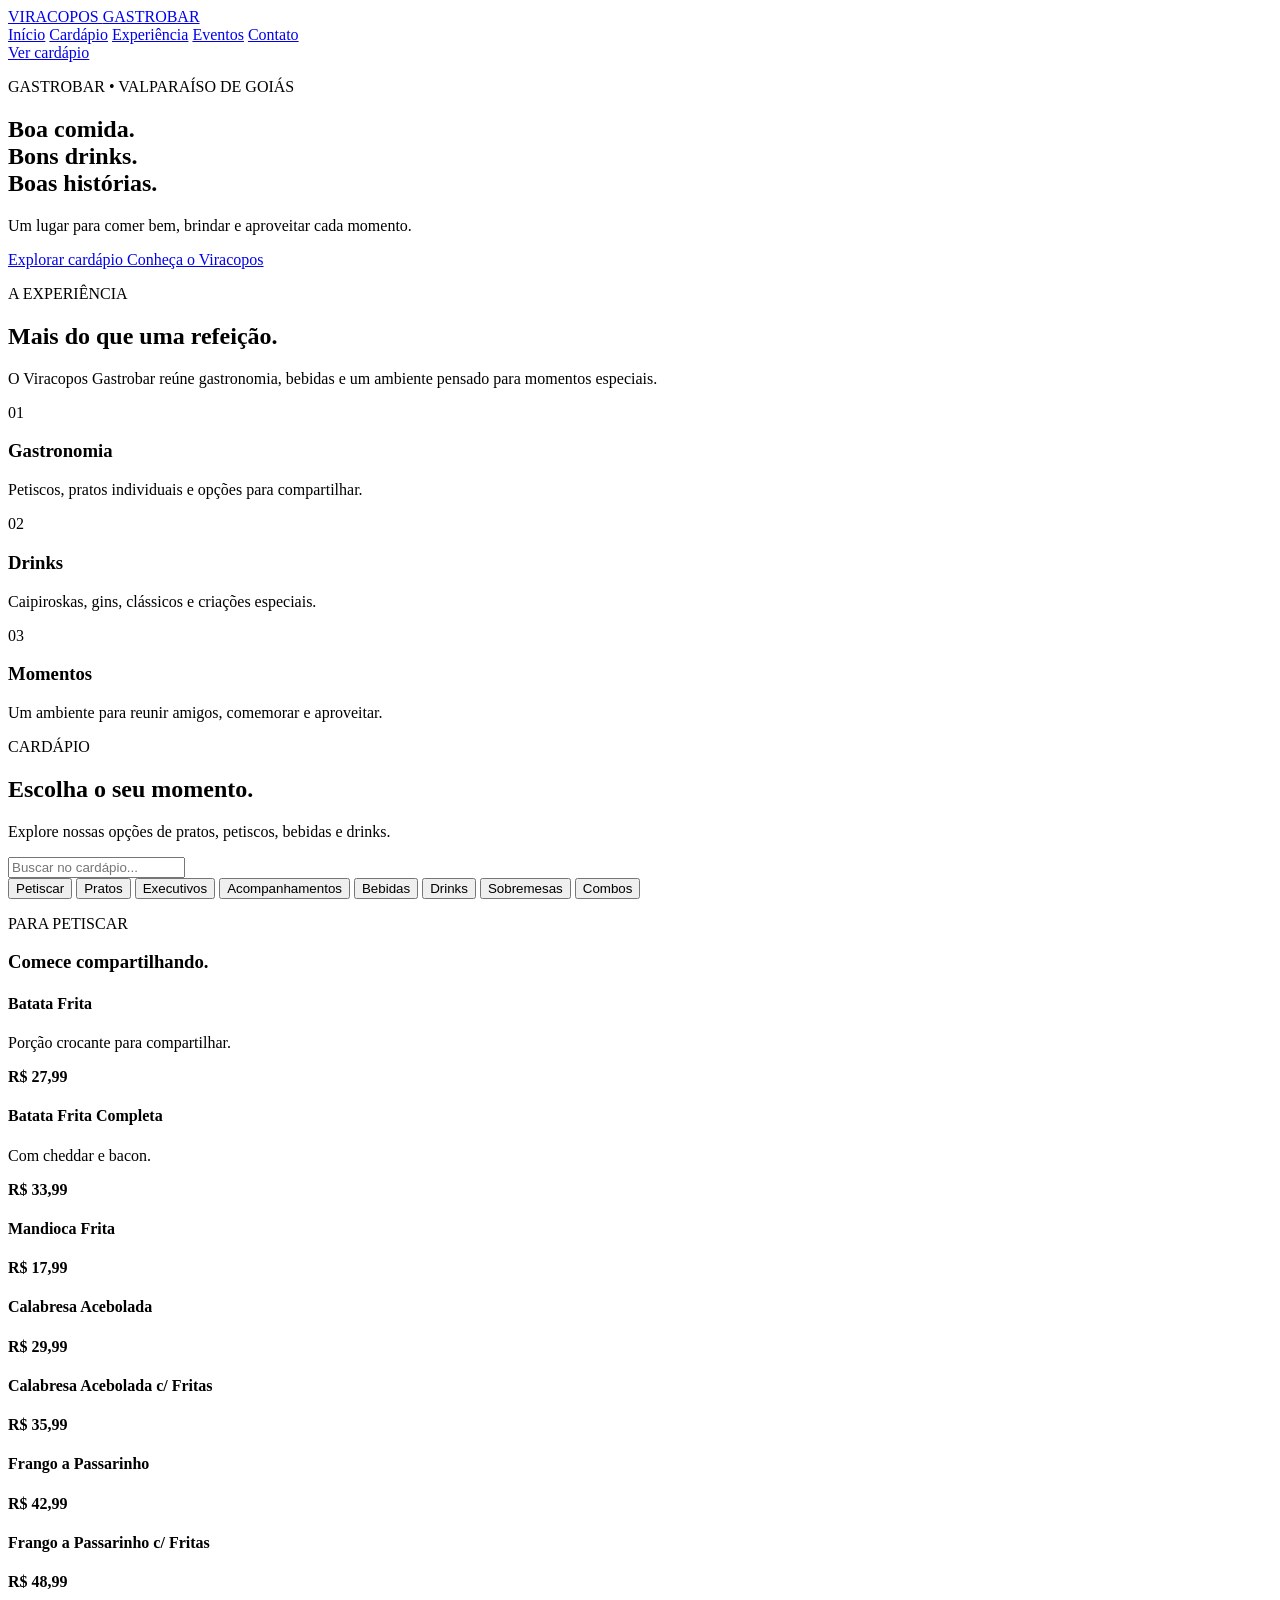
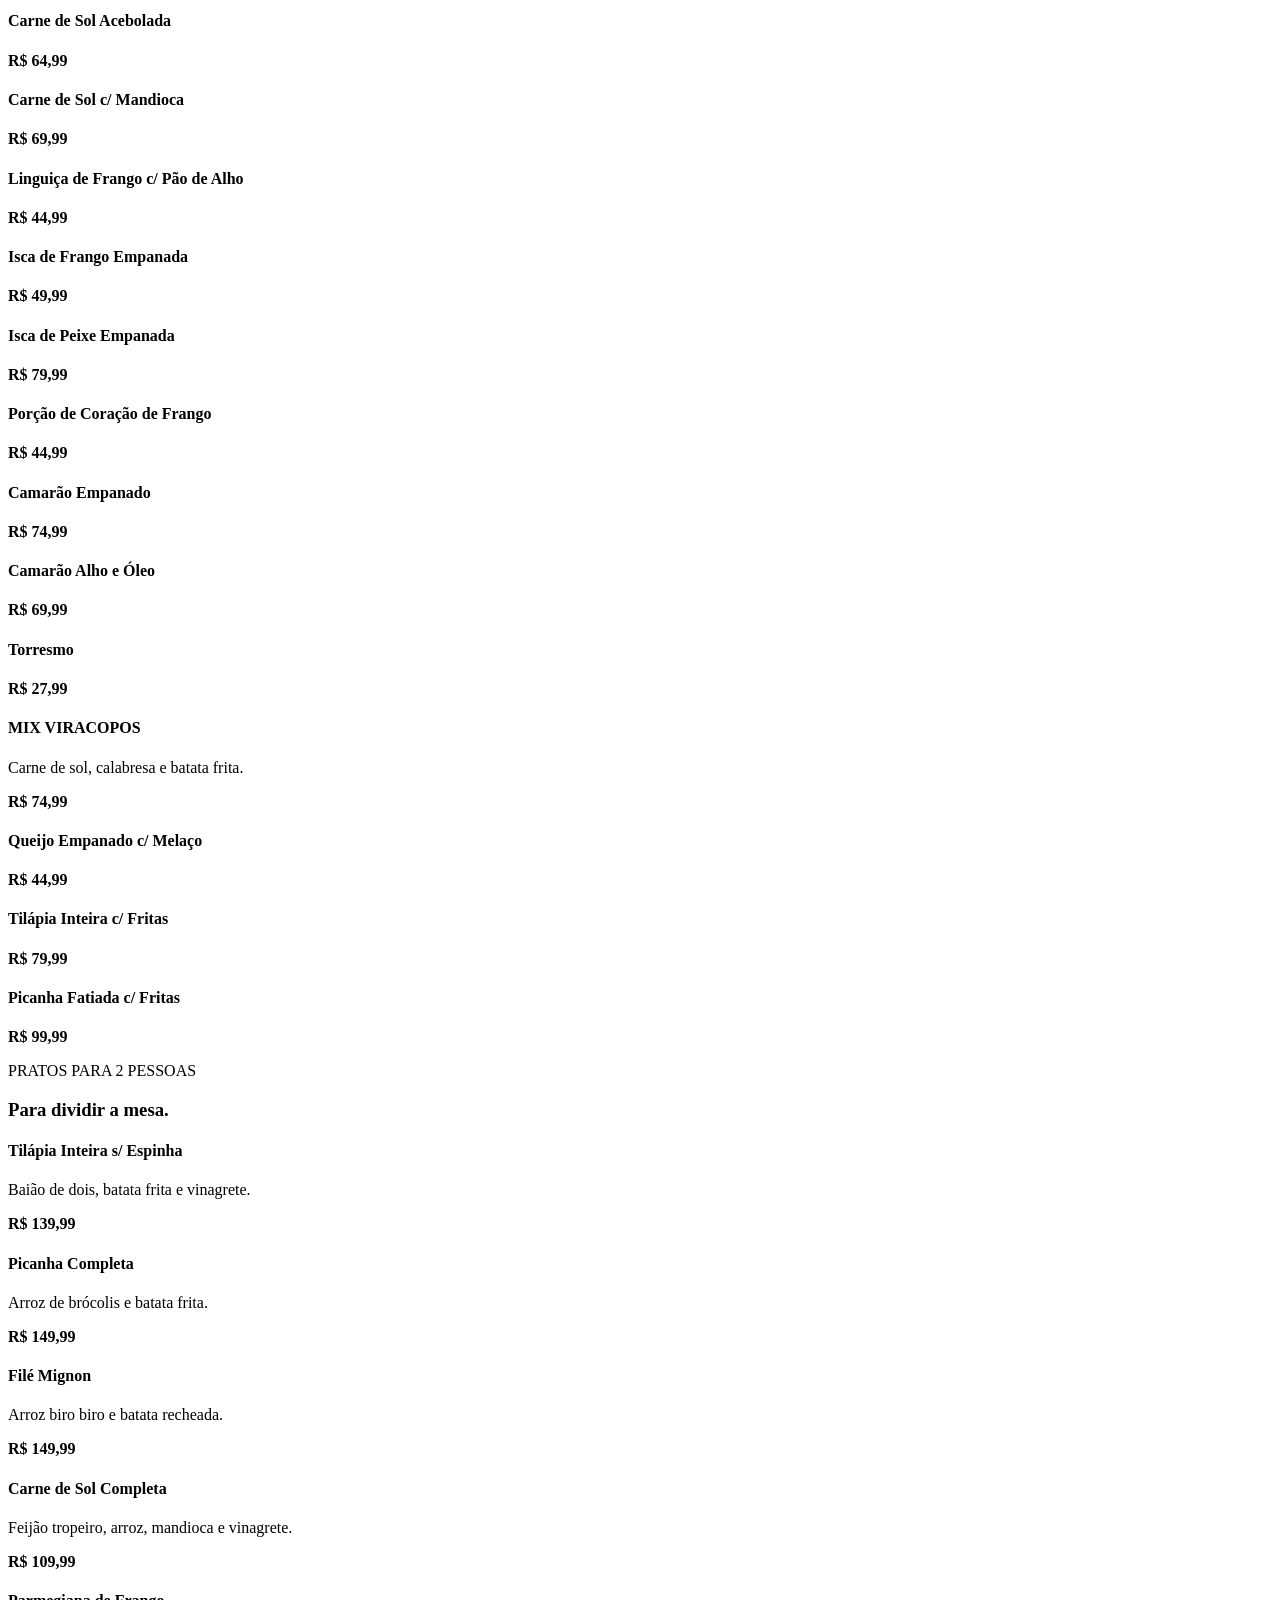
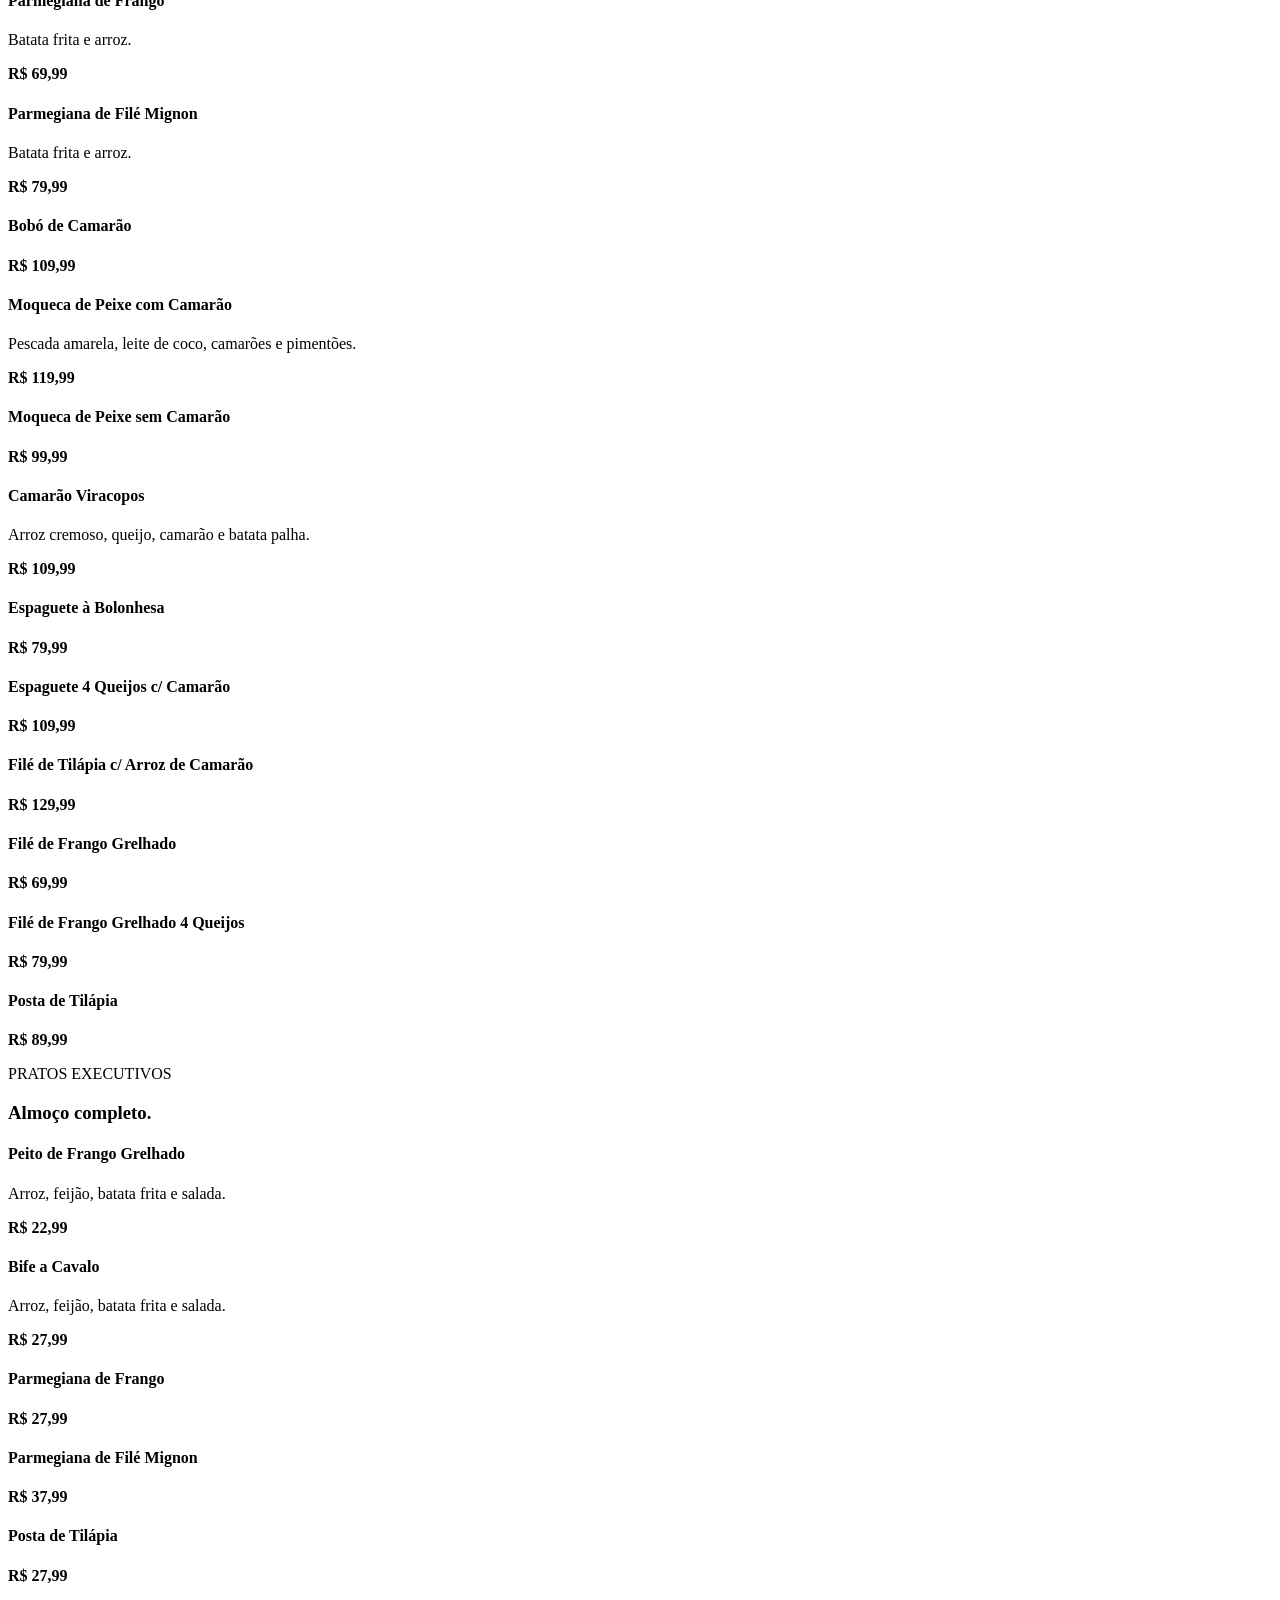
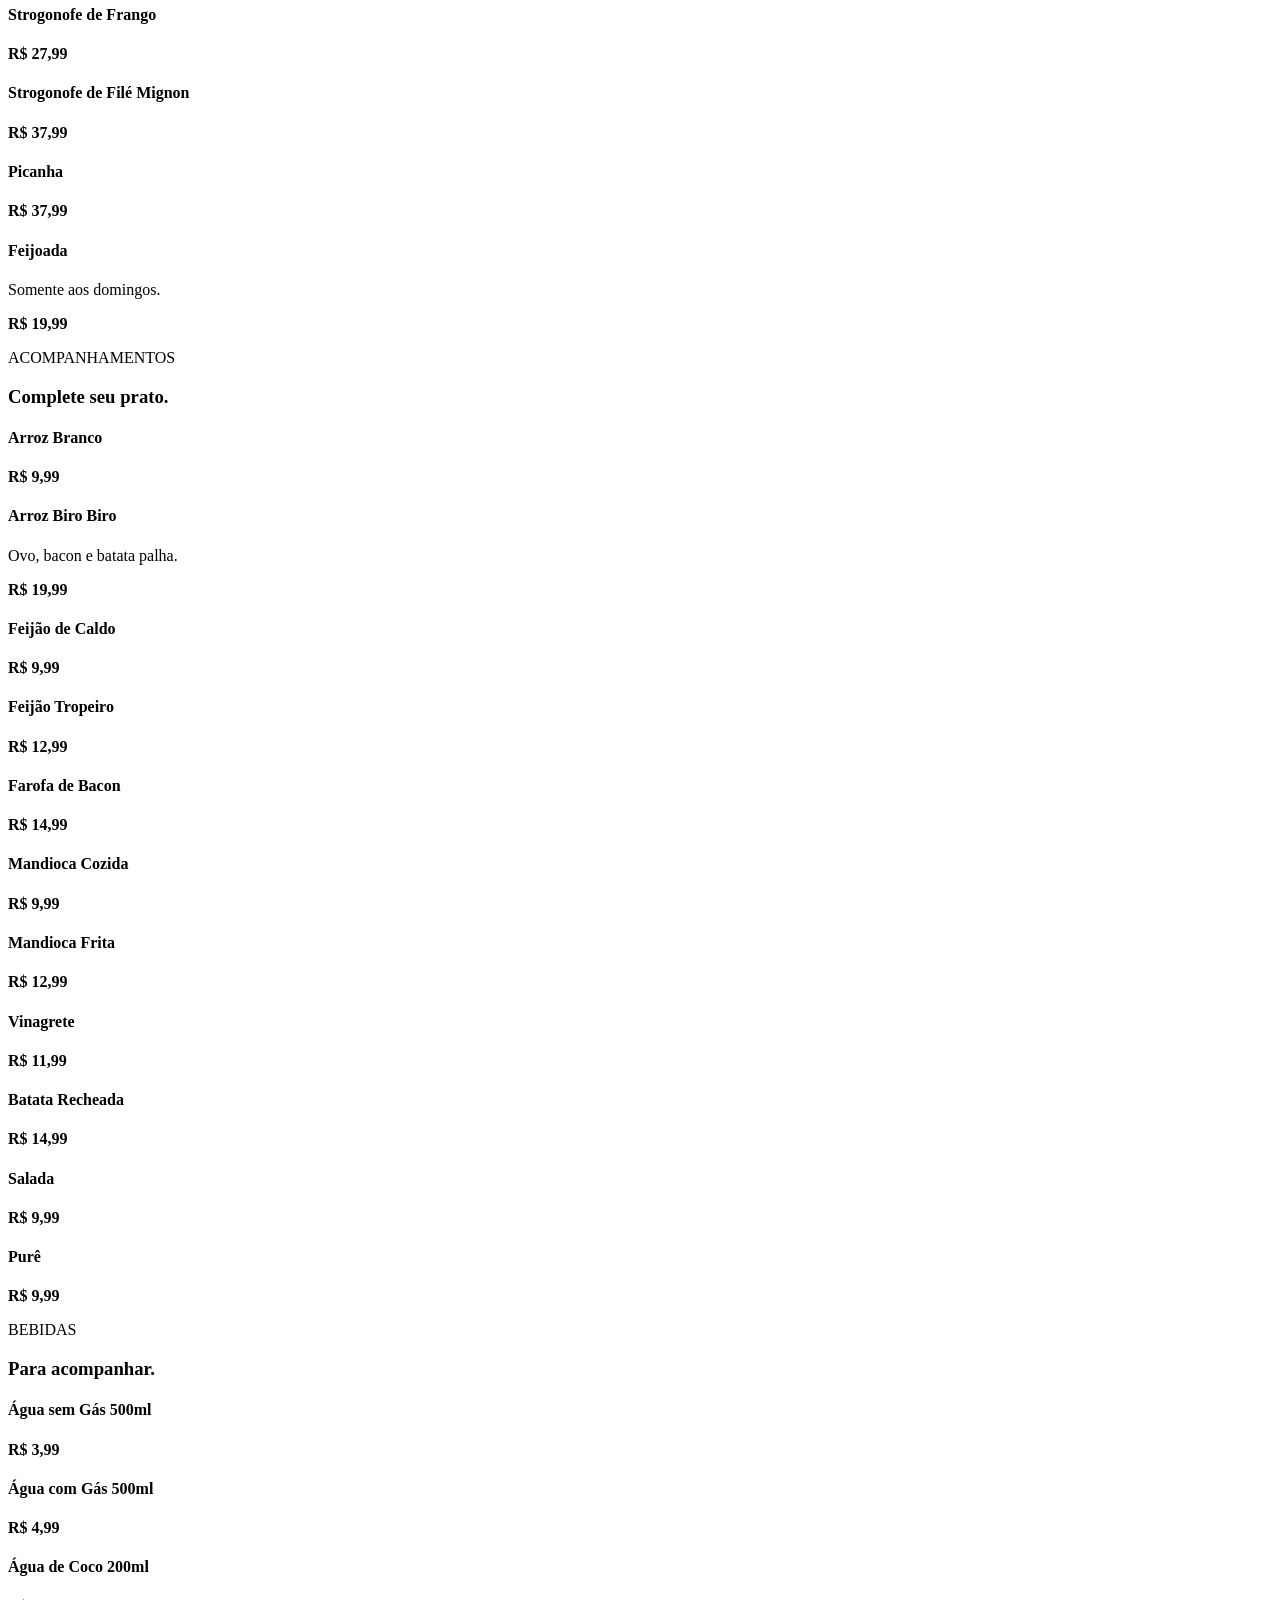
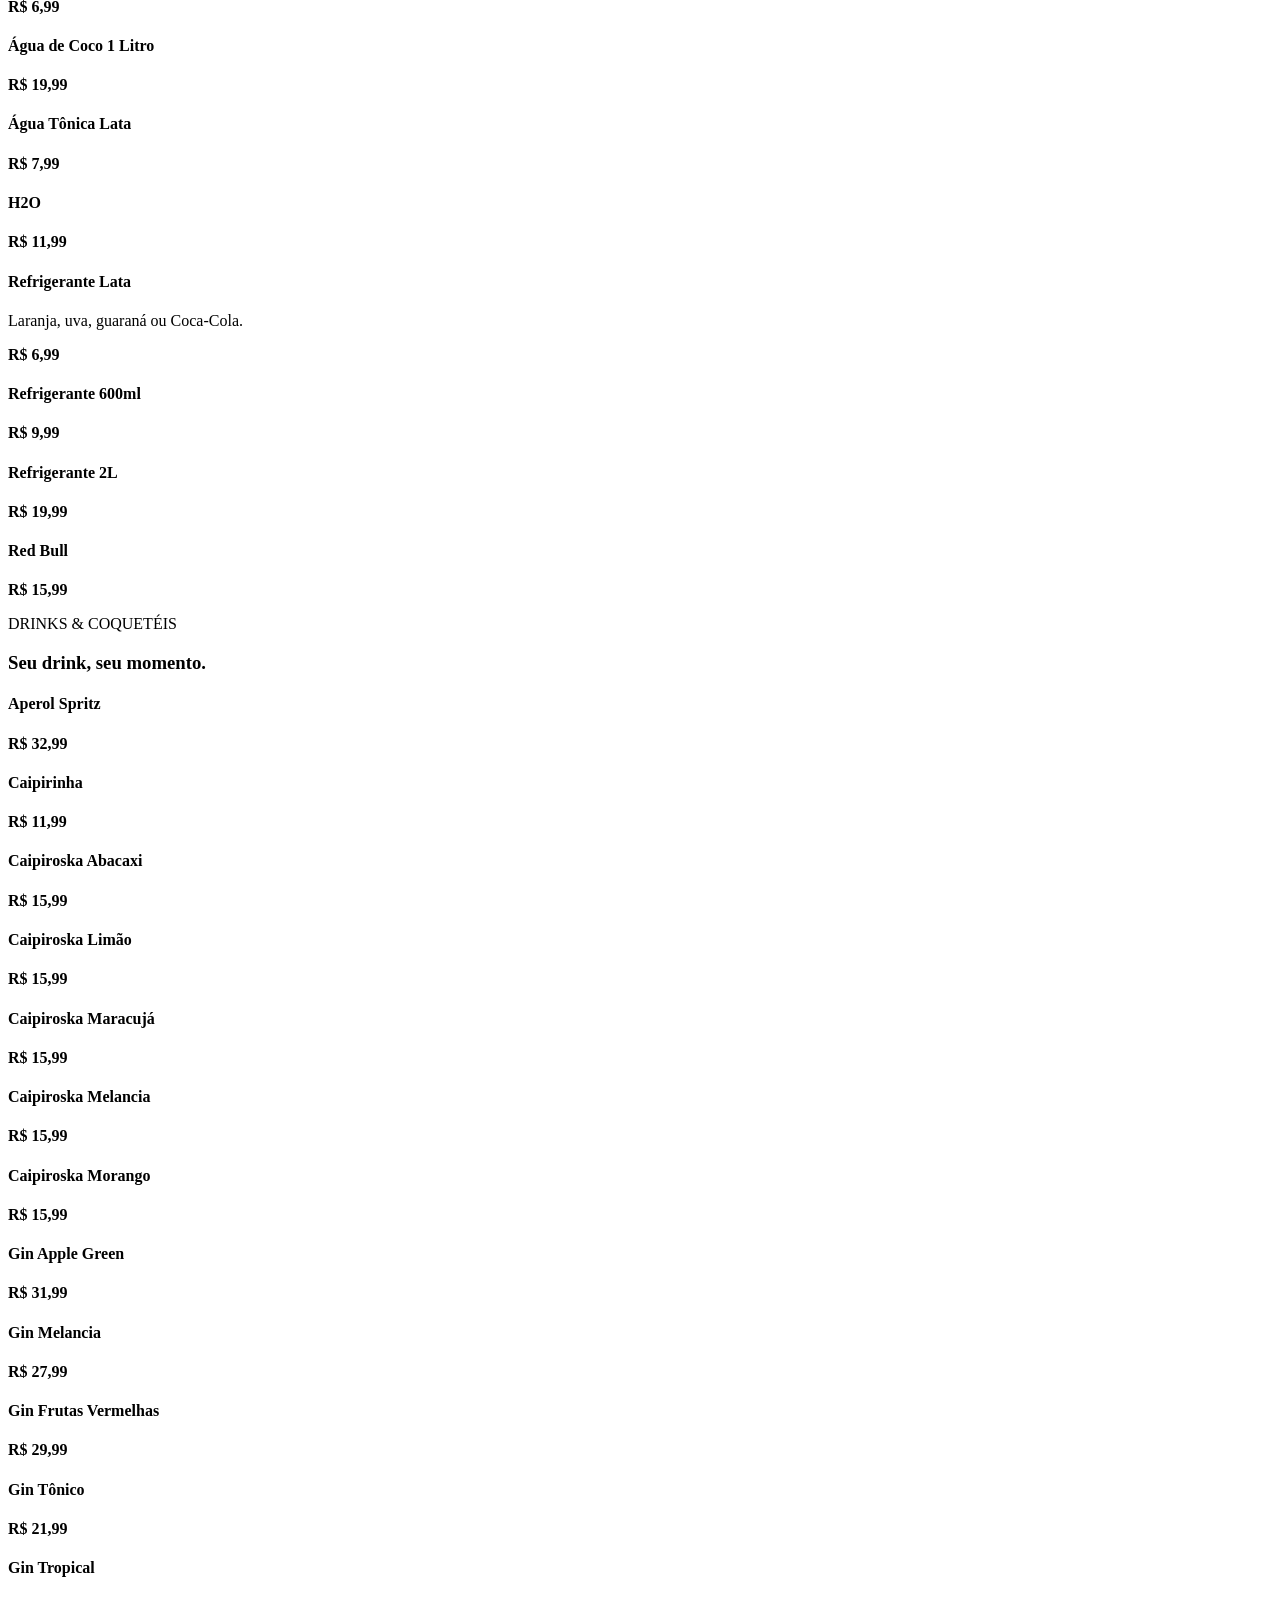
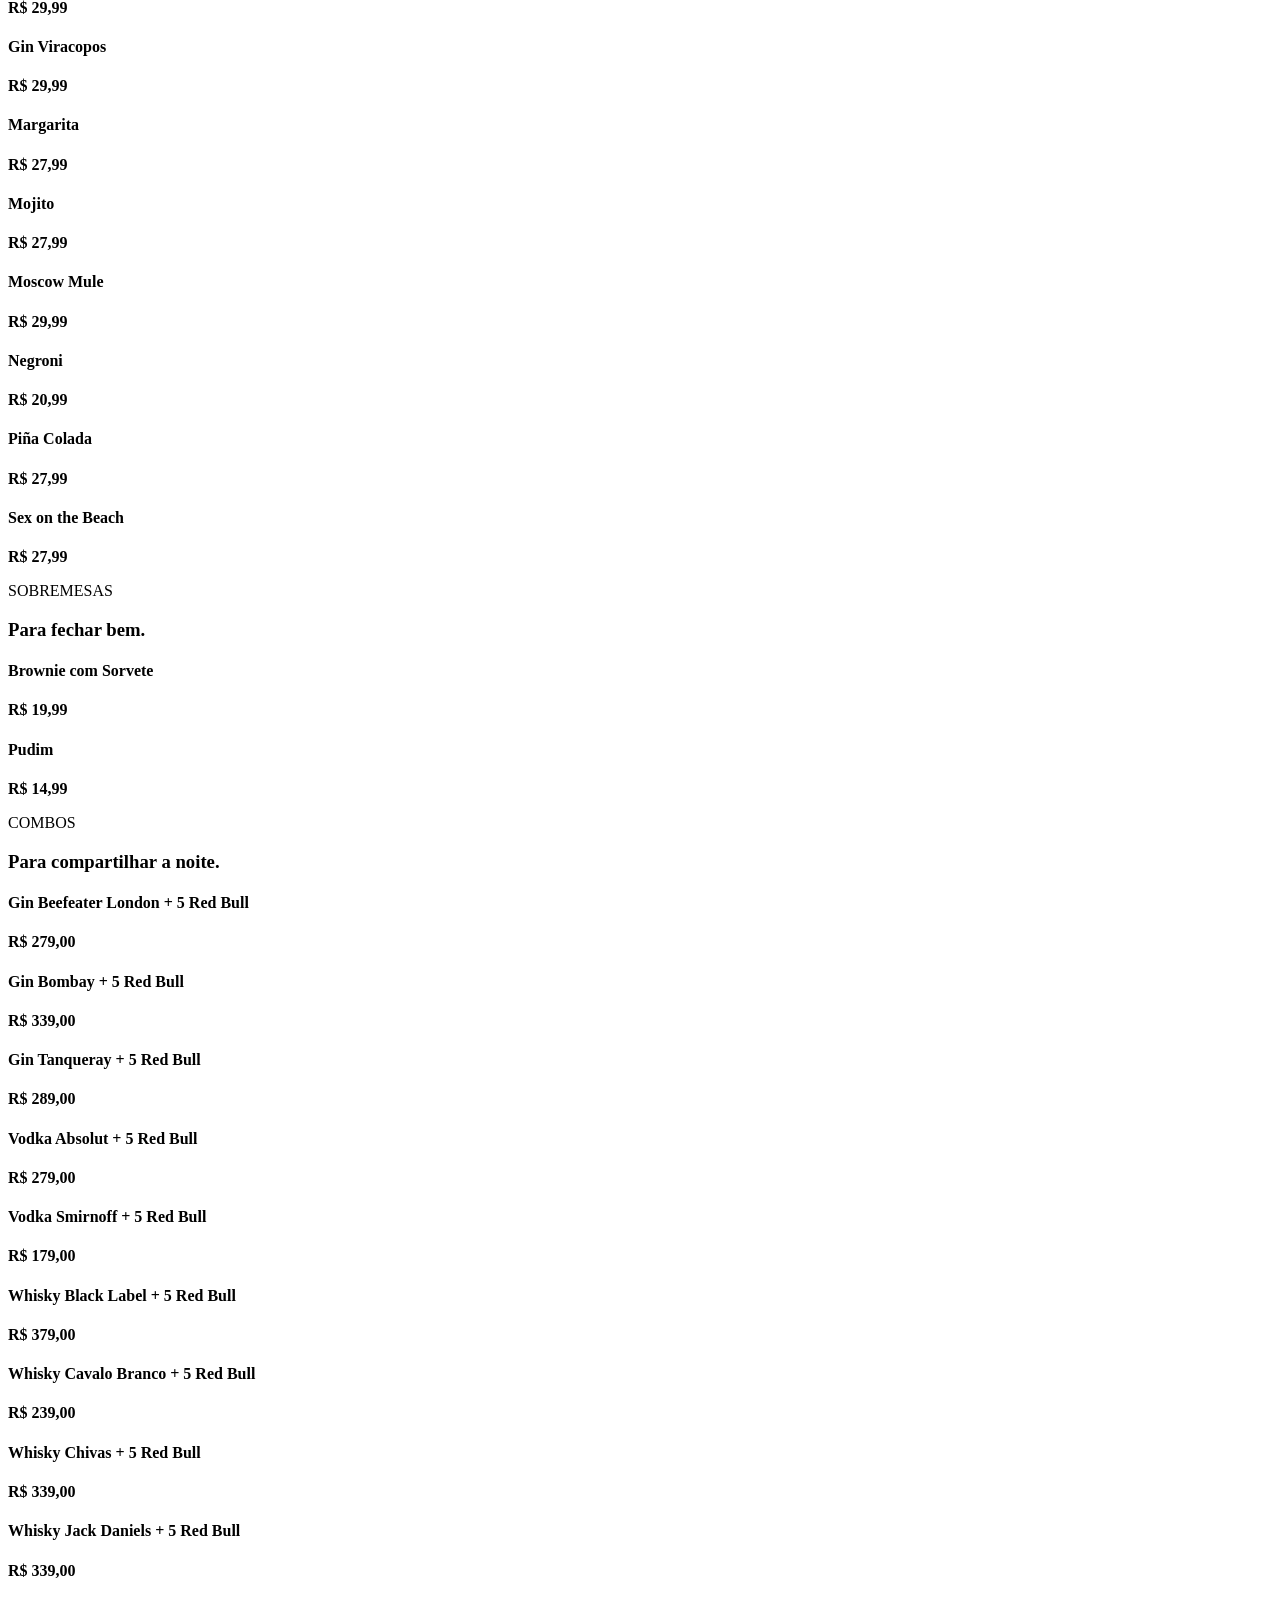
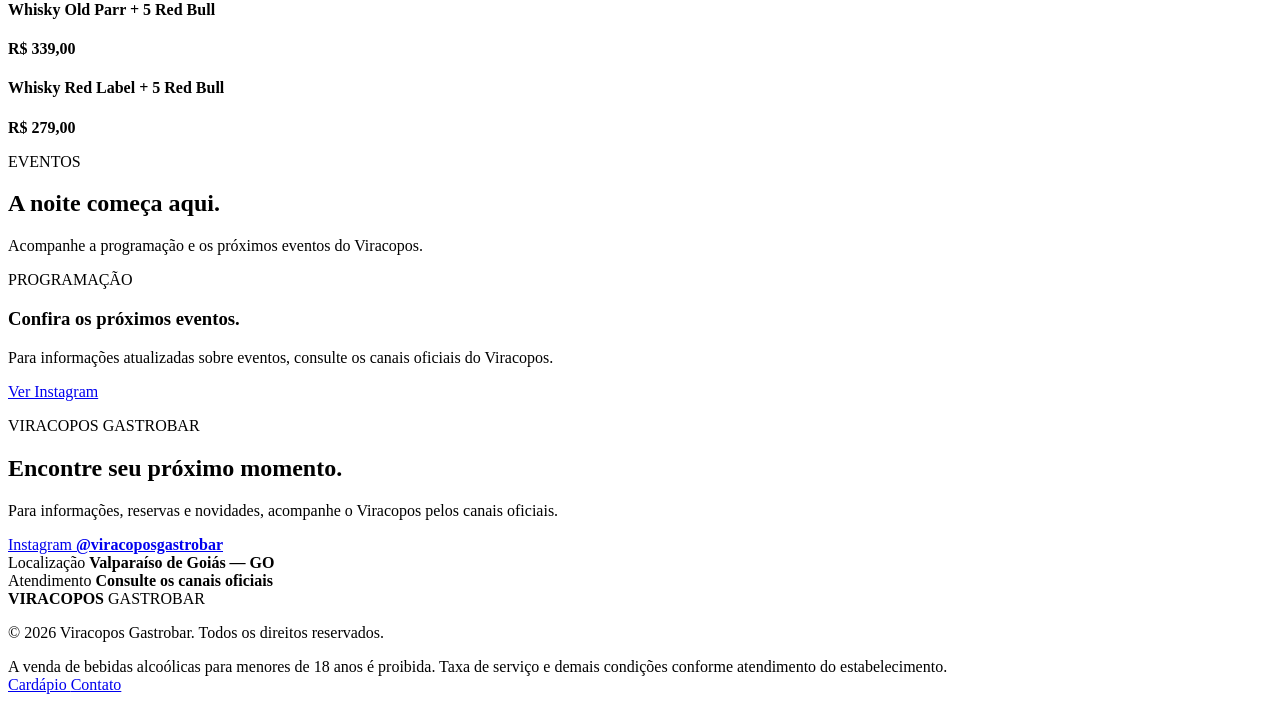
==== index.html @ cec8f914 "Create index.html" ====
<!DOCTYPE html>
<html lang="pt-BR">
<head>
  <meta charset="UTF-8">
  <meta name="viewport" content="width=device-width, initial-scale=1.0">

  <title>Viracopos Gastrobar | Valparaíso de Goiás</title>

  <meta
    name="description"
    content="Viracopos Gastrobar — gastronomia, drinks, cervejas e experiências em Valparaíso de Goiás."
  >

  <link rel="stylesheet" href="style.css">
</head>

<body>

  <!-- HEADER -->
  <header class="header">
    <div class="container nav">

      <a href="#inicio" class="logo">
        VIRACOPOS
        <span>GASTROBAR</span>
      </a>

      <nav class="desktop-menu">
        <a href="#inicio">Início</a>
        <a href="#menu">Cardápio</a>
        <a href="#experiencia">Experiência</a>
        <a href="#eventos">Eventos</a>
        <a href="#contato">Contato</a>
      </nav>

      <a href="#menu" class="nav-button">
        Ver cardápio
      </a>

    </div>
  </header>


  <!-- HERO -->
  <main>

    <section id="inicio" class="hero">

      <div class="hero-overlay"></div>

      <div class="container hero-content">

        <p class="eyebrow">
          GASTROBAR • VALPARAÍSO DE GOIÁS
        </p>

        <h1>
          Boa comida.<br>
          Bons drinks.<br>
          <span>Boas histórias.</span>
        </h1>

        <p class="hero-text">
          Um lugar para comer bem, brindar e aproveitar cada momento.
        </p>

        <div class="hero-actions">
          <a href="#menu" class="button button-primary">
            Explorar cardápio
          </a>

          <a href="#contato" class="button button-secondary">
            Conheça o Viracopos
          </a>
        </div>

      </div>

    </section>


    <!-- EXPERIÊNCIA -->
    <section id="experiencia" class="section experience">

      <div class="container">

        <div class="section-heading">
          <p class="eyebrow">A EXPERIÊNCIA</p>

          <h2>
            Mais do que uma refeição.
          </h2>

          <p>
            O Viracopos Gastrobar reúne gastronomia, bebidas e um ambiente
            pensado para momentos especiais.
          </p>
        </div>


        <div class="experience-grid">

          <article class="experience-card">
            <span>01</span>
            <h3>Gastronomia</h3>
            <p>
              Petiscos, pratos individuais e opções para compartilhar.
            </p>
          </article>

          <article class="experience-card">
            <span>02</span>
            <h3>Drinks</h3>
            <p>
              Caipiroskas, gins, clássicos e criações especiais.
            </p>
          </article>

          <article class="experience-card">
            <span>03</span>
            <h3>Momentos</h3>
            <p>
              Um ambiente para reunir amigos, comemorar e aproveitar.
            </p>
          </article>

        </div>

      </div>

    </section>


    <!-- CARDÁPIO -->
    <section id="menu" class="section menu-section">

      <div class="container">

        <div class="section-heading">
          <p class="eyebrow">CARDÁPIO</p>

          <h2>
            Escolha o seu momento.
          </h2>

          <p>
            Explore nossas opções de pratos, petiscos, bebidas e drinks.
          </p>
        </div>


        <!-- BUSCA -->
        <div class="menu-search">

          <input
            type="search"
            id="menuSearch"
            placeholder="Buscar no cardápio..."
            aria-label="Buscar no cardápio"
          >

        </div>


        <!-- CATEGORIAS -->
        <div class="category-buttons">

          <button class="category active" data-category="petiscos">
            Petiscar
          </button>

          <button class="category" data-category="pratos">
            Pratos
          </button>

          <button class="category" data-category="executivos">
            Executivos
          </button>

          <button class="category" data-category="acompanhamentos">
            Acompanhamentos
          </button>

          <button class="category" data-category="bebidas">
            Bebidas
          </button>

          <button class="category" data-category="drinks">
            Drinks
          </button>

          <button class="category" data-category="sobremesas">
            Sobremesas
          </button>

          <button class="category" data-category="combos">
            Combos
          </button>

        </div>


        <!-- ITENS DO CARDÁPIO -->

        <div class="menu-category active-category" data-menu="petiscos">

          <div class="menu-title">
            <p>PARA PETISCAR</p>
            <h3>Comece compartilhando.</h3>
          </div>

          <div class="menu-grid">

            <article class="menu-item">
              <div>
                <h4>Batata Frita</h4>
                <p>Porção crocante para compartilhar.</p>
              </div>
              <strong>R$ 27,99</strong>
            </article>

            <article class="menu-item">
              <div>
                <h4>Batata Frita Completa</h4>
                <p>Com cheddar e bacon.</p>
              </div>
              <strong>R$ 33,99</strong>
            </article>

            <article class="menu-item">
              <div>
                <h4>Mandioca Frita</h4>
              </div>
              <strong>R$ 17,99</strong>
            </article>

            <article class="menu-item">
              <div>
                <h4>Calabresa Acebolada</h4>
              </div>
              <strong>R$ 29,99</strong>
            </article>

            <article class="menu-item">
              <div>
                <h4>Calabresa Acebolada c/ Fritas</h4>
              </div>
              <strong>R$ 35,99</strong>
            </article>

            <article class="menu-item">
              <div>
                <h4>Frango a Passarinho</h4>
              </div>
              <strong>R$ 42,99</strong>
            </article>

            <article class="menu-item">
              <div>
                <h4>Frango a Passarinho c/ Fritas</h4>
              </div>
              <strong>R$ 48,99</strong>
            </article>

            <article class="menu-item">
              <div>
                <h4>Carne de Sol Acebolada</h4>
              </div>
              <strong>R$ 64,99</strong>
            </article>

            <article class="menu-item">
              <div>
                <h4>Carne de Sol c/ Mandioca</h4>
              </div>
              <strong>R$ 69,99</strong>
            </article>

            <article class="menu-item">
              <div>
                <h4>Linguiça de Frango c/ Pão de Alho</h4>
              </div>
              <strong>R$ 44,99</strong>
            </article>

            <article class="menu-item">
              <div>
                <h4>Isca de Frango Empanada</h4>
              </div>
              <strong>R$ 49,99</strong>
            </article>

            <article class="menu-item">
              <div>
                <h4>Isca de Peixe Empanada</h4>
              </div>
              <strong>R$ 79,99</strong>
            </article>

            <article class="menu-item">
              <div>
                <h4>Porção de Coração de Frango</h4>
              </div>
              <strong>R$ 44,99</strong>
            </article>

            <article class="menu-item">
              <div>
                <h4>Camarão Empanado</h4>
              </div>
              <strong>R$ 74,99</strong>
            </article>

            <article class="menu-item">
              <div>
                <h4>Camarão Alho e Óleo</h4>
              </div>
              <strong>R$ 69,99</strong>
            </article>

            <article class="menu-item">
              <div>
                <h4>Torresmo</h4>
              </div>
              <strong>R$ 27,99</strong>
            </article>

            <article class="menu-item">
              <div>
                <h4>MIX VIRACOPOS</h4>
                <p>Carne de sol, calabresa e batata frita.</p>
              </div>
              <strong>R$ 74,99</strong>
            </article>

            <article class="menu-item">
              <div>
                <h4>Queijo Empanado c/ Melaço</h4>
              </div>
              <strong>R$ 44,99</strong>
            </article>

            <article class="menu-item">
              <div>
                <h4>Tilápia Inteira c/ Fritas</h4>
              </div>
              <strong>R$ 79,99</strong>
            </article>

            <article class="menu-item">
              <div>
                <h4>Picanha Fatiada c/ Fritas</h4>
              </div>
              <strong>R$ 99,99</strong>
            </article>

          </div>

        </div>


        <!-- PRATOS -->
        <div class="menu-category" data-menu="pratos">

          <div class="menu-title">
            <p>PRATOS PARA 2 PESSOAS</p>
            <h3>Para dividir a mesa.</h3>
          </div>

          <div class="menu-grid">

            <article class="menu-item">
              <div>
                <h4>Tilápia Inteira s/ Espinha</h4>
                <p>Baião de dois, batata frita e vinagrete.</p>
              </div>
              <strong>R$ 139,99</strong>
            </article>

            <article class="menu-item">
              <div>
                <h4>Picanha Completa</h4>
                <p>Arroz de brócolis e batata frita.</p>
              </div>
              <strong>R$ 149,99</strong>
            </article>

            <article class="menu-item">
              <div>
                <h4>Filé Mignon</h4>
                <p>Arroz biro biro e batata recheada.</p>
              </div>
              <strong>R$ 149,99</strong>
            </article>

            <article class="menu-item">
              <div>
                <h4>Carne de Sol Completa</h4>
                <p>Feijão tropeiro, arroz, mandioca e vinagrete.</p>
              </div>
              <strong>R$ 109,99</strong>
            </article>

            <article class="menu-item">
              <div>
                <h4>Parmegiana de Frango</h4>
                <p>Batata frita e arroz.</p>
              </div>
              <strong>R$ 69,99</strong>
            </article>

            <article class="menu-item">
              <div>
                <h4>Parmegiana de Filé Mignon</h4>
                <p>Batata frita e arroz.</p>
              </div>
              <strong>R$ 79,99</strong>
            </article>

            <article class="menu-item">
              <div>
                <h4>Bobó de Camarão</h4>
              </div>
              <strong>R$ 109,99</strong>
            </article>

            <article class="menu-item">
              <div>
                <h4>Moqueca de Peixe com Camarão</h4>
                <p>Pescada amarela, leite de coco, camarões e pimentões.</p>
              </div>
              <strong>R$ 119,99</strong>
            </article>

            <article class="menu-item">
              <div>
                <h4>Moqueca de Peixe sem Camarão</h4>
              </div>
              <strong>R$ 99,99</strong>
            </article>

            <article class="menu-item">
              <div>
                <h4>Camarão Viracopos</h4>
                <p>Arroz cremoso, queijo, camarão e batata palha.</p>
              </div>
              <strong>R$ 109,99</strong>
            </article>

            <article class="menu-item">
              <div>
                <h4>Espaguete à Bolonhesa</h4>
              </div>
              <strong>R$ 79,99</strong>
            </article>

            <article class="menu-item">
              <div>
                <h4>Espaguete 4 Queijos c/ Camarão</h4>
              </div>
              <strong>R$ 109,99</strong>
            </article>

            <article class="menu-item">
              <div>
                <h4>Filé de Tilápia c/ Arroz de Camarão</h4>
              </div>
              <strong>R$ 129,99</strong>
            </article>

            <article class="menu-item">
              <div>
                <h4>Filé de Frango Grelhado</h4>
              </div>
              <strong>R$ 69,99</strong>
            </article>

            <article class="menu-item">
              <div>
                <h4>Filé de Frango Grelhado 4 Queijos</h4>
              </div>
              <strong>R$ 79,99</strong>
            </article>

            <article class="menu-item">
              <div>
                <h4>Posta de Tilápia</h4>
              </div>
              <strong>R$ 89,99</strong>
            </article>

          </div>

        </div>


        <!-- EXECUTIVOS -->
        <div class="menu-category" data-menu="executivos">

          <div class="menu-title">
            <p>PRATOS EXECUTIVOS</p>
            <h3>Almoço completo.</h3>
          </div>

          <div class="menu-grid">

            <article class="menu-item">
              <div>
                <h4>Peito de Frango Grelhado</h4>
                <p>Arroz, feijão, batata frita e salada.</p>
              </div>
              <strong>R$ 22,99</strong>
            </article>

            <article class="menu-item">
              <div>
                <h4>Bife a Cavalo</h4>
                <p>Arroz, feijão, batata frita e salada.</p>
              </div>
              <strong>R$ 27,99</strong>
            </article>

            <article class="menu-item">
              <div>
                <h4>Parmegiana de Frango</h4>
              </div>
              <strong>R$ 27,99</strong>
            </article>

            <article class="menu-item">
              <div>
                <h4>Parmegiana de Filé Mignon</h4>
              </div>
              <strong>R$ 37,99</strong>
            </article>

            <article class="menu-item">
              <div>
                <h4>Posta de Tilápia</h4>
              </div>
              <strong>R$ 27,99</strong>
            </article>

            <article class="menu-item">
              <div>
                <h4>Strogonofe de Frango</h4>
              </div>
              <strong>R$ 27,99</strong>
            </article>

            <article class="menu-item">
              <div>
                <h4>Strogonofe de Filé Mignon</h4>
              </div>
              <strong>R$ 37,99</strong>
            </article>

            <article class="menu-item">
              <div>
                <h4>Picanha</h4>
              </div>
              <strong>R$ 37,99</strong>
            </article>

            <article class="menu-item">
              <div>
                <h4>Feijoada</h4>
                <p>Somente aos domingos.</p>
              </div>
              <strong>R$ 19,99</strong>
            </article>

          </div>

        </div>


        <!-- ACOMPANHAMENTOS -->
        <div class="menu-category" data-menu="acompanhamentos">

          <div class="menu-title">
            <p>ACOMPANHAMENTOS</p>
            <h3>Complete seu prato.</h3>
          </div>

          <div class="menu-grid">

            <article class="menu-item"><div><h4>Arroz Branco</h4></div><strong>R$ 9,99</strong></article>

            <article class="menu-item"><div><h4>Arroz Biro Biro</h4><p>Ovo, bacon e batata palha.</p></div><strong>R$ 19,99</strong></article>

            <article class="menu-item"><div><h4>Feijão de Caldo</h4></div><strong>R$ 9,99</strong></article>

            <article class="menu-item"><div><h4>Feijão Tropeiro</h4></div><strong>R$ 12,99</strong></article>

            <article class="menu-item"><div><h4>Farofa de Bacon</h4></div><strong>R$ 14,99</strong></article>

            <article class="menu-item"><div><h4>Mandioca Cozida</h4></div><strong>R$ 9,99</strong></article>

            <article class="menu-item"><div><h4>Mandioca Frita</h4></div><strong>R$ 12,99</strong></article>

            <article class="menu-item"><div><h4>Vinagrete</h4></div><strong>R$ 11,99</strong></article>

            <article class="menu-item"><div><h4>Batata Recheada</h4></div><strong>R$ 14,99</strong></article>

            <article class="menu-item"><div><h4>Salada</h4></div><strong>R$ 9,99</strong></article>

            <article class="menu-item"><div><h4>Purê</h4></div><strong>R$ 9,99</strong></article>

          </div>

        </div>


        <!-- BEBIDAS -->
        <div class="menu-category" data-menu="bebidas">

          <div class="menu-title">
            <p>BEBIDAS</p>
            <h3>Para acompanhar.</h3>
          </div>

          <div class="menu-grid">

            <article class="menu-item"><div><h4>Água sem Gás 500ml</h4></div><strong>R$ 3,99</strong></article>

            <article class="menu-item"><div><h4>Água com Gás 500ml</h4></div><strong>R$ 4,99</strong></article>

            <article class="menu-item"><div><h4>Água de Coco 200ml</h4></div><strong>R$ 6,99</strong></article>

            <article class="menu-item"><div><h4>Água de Coco 1 Litro</h4></div><strong>R$ 19,99</strong></article>

            <article class="menu-item"><div><h4>Água Tônica Lata</h4></div><strong>R$ 7,99</strong></article>

            <article class="menu-item"><div><h4>H2O</h4></div><strong>R$ 11,99</strong></article>

            <article class="menu-item"><div><h4>Refrigerante Lata</h4><p>Laranja, uva, guaraná ou Coca-Cola.</p></div><strong>R$ 6,99</strong></article>

            <article class="menu-item"><div><h4>Refrigerante 600ml</h4></div><strong>R$ 9,99</strong></article>

            <article class="menu-item"><div><h4>Refrigerante 2L</h4></div><strong>R$ 19,99</strong></article>

            <article class="menu-item"><div><h4>Red Bull</h4></div><strong>R$ 15,99</strong></article>

          </div>

        </div>


        <!-- DRINKS -->
        <div class="menu-category" data-menu="drinks">

          <div class="menu-title">
            <p>DRINKS & COQUETÉIS</p>
            <h3>Seu drink, seu momento.</h3>
          </div>

          <div class="menu-grid">

            <article class="menu-item"><div><h4>Aperol Spritz</h4></div><strong>R$ 32,99</strong></article>

            <article class="menu-item"><div><h4>Caipirinha</h4></div><strong>R$ 11,99</strong></article>

            <article class="menu-item"><div><h4>Caipiroska Abacaxi</h4></div><strong>R$ 15,99</strong></article>

            <article class="menu-item"><div><h4>Caipiroska Limão</h4></div><strong>R$ 15,99</strong></article>

            <article class="menu-item"><div><h4>Caipiroska Maracujá</h4></div><strong>R$ 15,99</strong></article>

            <article class="menu-item"><div><h4>Caipiroska Melancia</h4></div><strong>R$ 15,99</strong></article>

            <article class="menu-item"><div><h4>Caipiroska Morango</h4></div><strong>R$ 15,99</strong></article>

            <article class="menu-item"><div><h4>Gin Apple Green</h4></div><strong>R$ 31,99</strong></article>

            <article class="menu-item"><div><h4>Gin Melancia</h4></div><strong>R$ 27,99</strong></article>

            <article class="menu-item"><div><h4>Gin Frutas Vermelhas</h4></div><strong>R$ 29,99</strong></article>

            <article class="menu-item"><div><h4>Gin Tônico</h4></div><strong>R$ 21,99</strong></article>

            <article class="menu-item"><div><h4>Gin Tropical</h4></div><strong>R$ 29,99</strong></article>

            <article class="menu-item"><div><h4>Gin Viracopos</h4></div><strong>R$ 29,99</strong></article>

            <article class="menu-item"><div><h4>Margarita</h4></div><strong>R$ 27,99</strong></article>

            <article class="menu-item"><div><h4>Mojito</h4></div><strong>R$ 27,99</strong></article>

            <article class="menu-item"><div><h4>Moscow Mule</h4></div><strong>R$ 29,99</strong></article>

            <article class="menu-item"><div><h4>Negroni</h4></div><strong>R$ 20,99</strong></article>

            <article class="menu-item"><div><h4>Piña Colada</h4></div><strong>R$ 27,99</strong></article>

            <article class="menu-item"><div><h4>Sex on the Beach</h4></div><strong>R$ 27,99</strong></article>

          </div>

        </div>


        <!-- SOBREMESAS -->
        <div class="menu-category" data-menu="sobremesas">

          <div class="menu-title">
            <p>SOBREMESAS</p>
            <h3>Para fechar bem.</h3>
          </div>

          <div class="menu-grid">

            <article class="menu-item">
              <div>
                <h4>Brownie com Sorvete</h4>
              </div>
              <strong>R$ 19,99</strong>
            </article>

            <article class="menu-item">
              <div>
                <h4>Pudim</h4>
              </div>
              <strong>R$ 14,99</strong>
            </article>

          </div>

        </div>


        <!-- COMBOS -->
        <div class="menu-category" data-menu="combos">

          <div class="menu-title">
            <p>COMBOS</p>
            <h3>Para compartilhar a noite.</h3>
          </div>

          <div class="menu-grid">

            <article class="menu-item">
              <div>
                <h4>Gin Beefeater London + 5 Red Bull</h4>
              </div>
              <strong>R$ 279,00</strong>
            </article>

            <article class="menu-item">
              <div>
                <h4>Gin Bombay + 5 Red Bull</h4>
              </div>
              <strong>R$ 339,00</strong>
            </article>

            <article class="menu-item">
              <div>
                <h4>Gin Tanqueray + 5 Red Bull</h4>
              </div>
              <strong>R$ 289,00</strong>
            </article>

            <article class="menu-item">
              <div>
                <h4>Vodka Absolut + 5 Red Bull</h4>
              </div>
              <strong>R$ 279,00</strong>
            </article>

            <article class="menu-item">
              <div>
                <h4>Vodka Smirnoff + 5 Red Bull</h4>
              </div>
              <strong>R$ 179,00</strong>
            </article>

            <article class="menu-item">
              <div>
                <h4>Whisky Black Label + 5 Red Bull</h4>
              </div>
              <strong>R$ 379,00</strong>
            </article>

            <article class="menu-item">
              <div>
                <h4>Whisky Cavalo Branco + 5 Red Bull</h4>
              </div>
              <strong>R$ 239,00</strong>
            </article>

            <article class="menu-item">
              <div>
                <h4>Whisky Chivas + 5 Red Bull</h4>
              </div>
              <strong>R$ 339,00</strong>
            </article>

            <article class="menu-item">
              <div>
                <h4>Whisky Jack Daniels + 5 Red Bull</h4>
              </div>
              <strong>R$ 339,00</strong>
            </article>

            <article class="menu-item">
              <div>
                <h4>Whisky Old Parr + 5 Red Bull</h4>
              </div>
              <strong>R$ 339,00</strong>
            </article>

            <article class="menu-item">
              <div>
                <h4>Whisky Red Label + 5 Red Bull</h4>
              </div>
              <strong>R$ 279,00</strong>
            </article>

          </div>

        </div>

      </div>

    </section>


    <!-- EVENTOS -->
    <section id="eventos" class="section events">

      <div class="container">

        <div class="section-heading">
          <p class="eyebrow">EVENTOS</p>

          <h2>
            A noite começa aqui.
          </h2>

          <p>
            Acompanhe a programação e os próximos eventos do Viracopos.
          </p>
        </div>

        <div class="event-card">

          <div>
            <span class="event-label">PROGRAMAÇÃO</span>

            <h3>
              Confira os próximos eventos.
            </h3>

            <p>
              Para informações atualizadas sobre eventos,
              consulte os canais oficiais do Viracopos.
            </p>
          </div>

          <a
            href="https://www.instagram.com/viracoposgastrobar/"
            target="_blank"
            rel="noopener"
            class="button button-primary"
          >
            Ver Instagram
          </a>

        </div>

      </div>

    </section>


    <!-- CONTATO -->
    <section id="contato" class="section contact">

      <div class="container">

        <div class="section-heading">

          <p class="eyebrow">VIRACOPOS GASTROBAR</p>

          <h2>
            Encontre seu próximo momento.
          </h2>

          <p>
            Para informações, reservas e novidades,
            acompanhe o Viracopos pelos canais oficiais.
          </p>

        </div>


        <div class="contact-grid">

          <a
            href="https://www.instagram.com/viracoposgastrobar/"
            target="_blank"
            rel="noopener"
            class="contact-card"
          >
            <span>Instagram</span>
            <strong>@viracoposgastrobar</strong>
          </a>

          <div class="contact-card">
            <span>Localização</span>
            <strong>Valparaíso de Goiás — GO</strong>
          </div>

          <div class="contact-card">
            <span>Atendimento</span>
            <strong>Consulte os canais oficiais</strong>
          </div>

        </div>

      </div>

    </section>

  </main>


  <!-- FOOTER -->
  <footer class="footer">

    <div class="container footer-content">

      <div>
        <strong>VIRACOPOS</strong>
        <span>GASTROBAR</span>
      </div>

      <p>
        © 2026 Viracopos Gastrobar. Todos os direitos reservados.
      </p>

    </div>

    <div class="legal">
      A venda de bebidas alcoólicas para menores de 18 anos é proibida.
      Taxa de serviço e demais condições conforme atendimento do estabelecimento.
    </div>

  </footer>


  <!-- BOTÃO MOBILE -->
  <div class="mobile-bar">

    <a href="#menu">
      Cardápio
    </a>

    <a href="#contato">
      Contato
    </a>

  </div>


  <script src="script.js"></script>

</body>
</html>
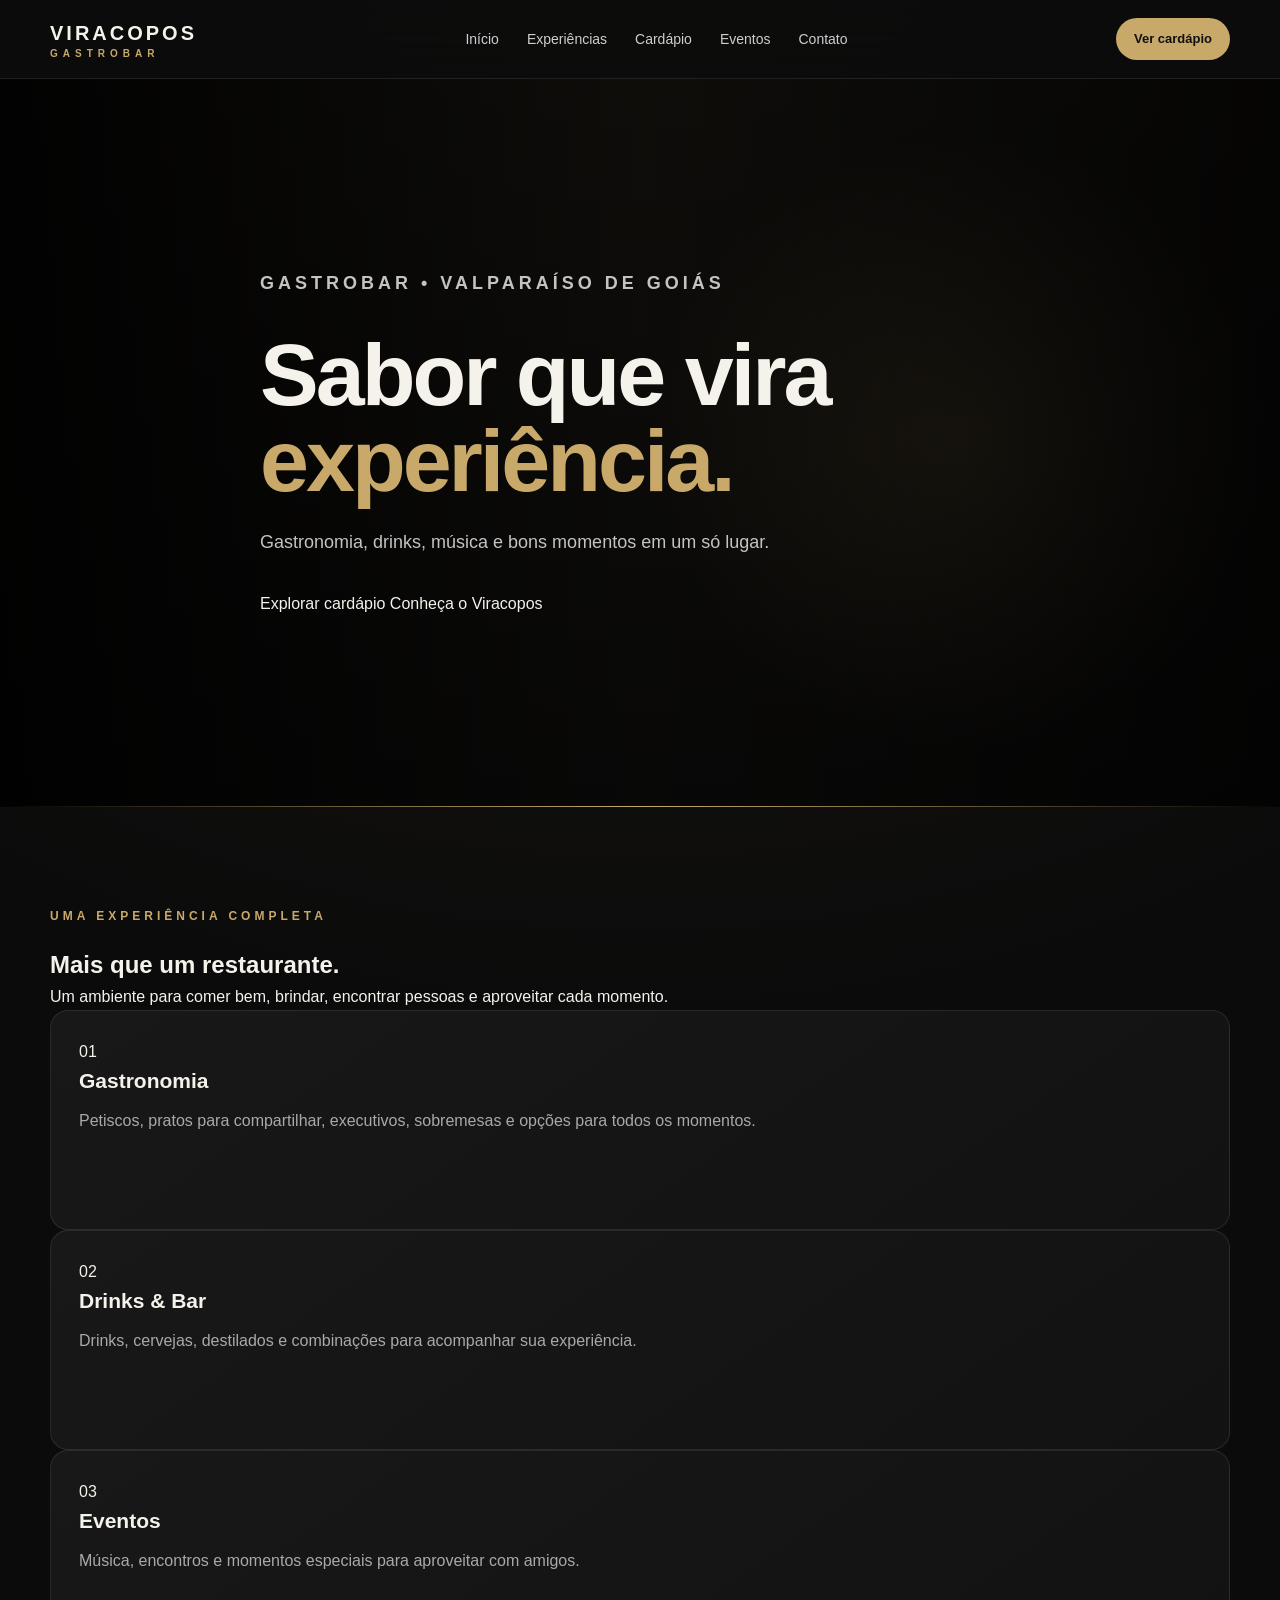
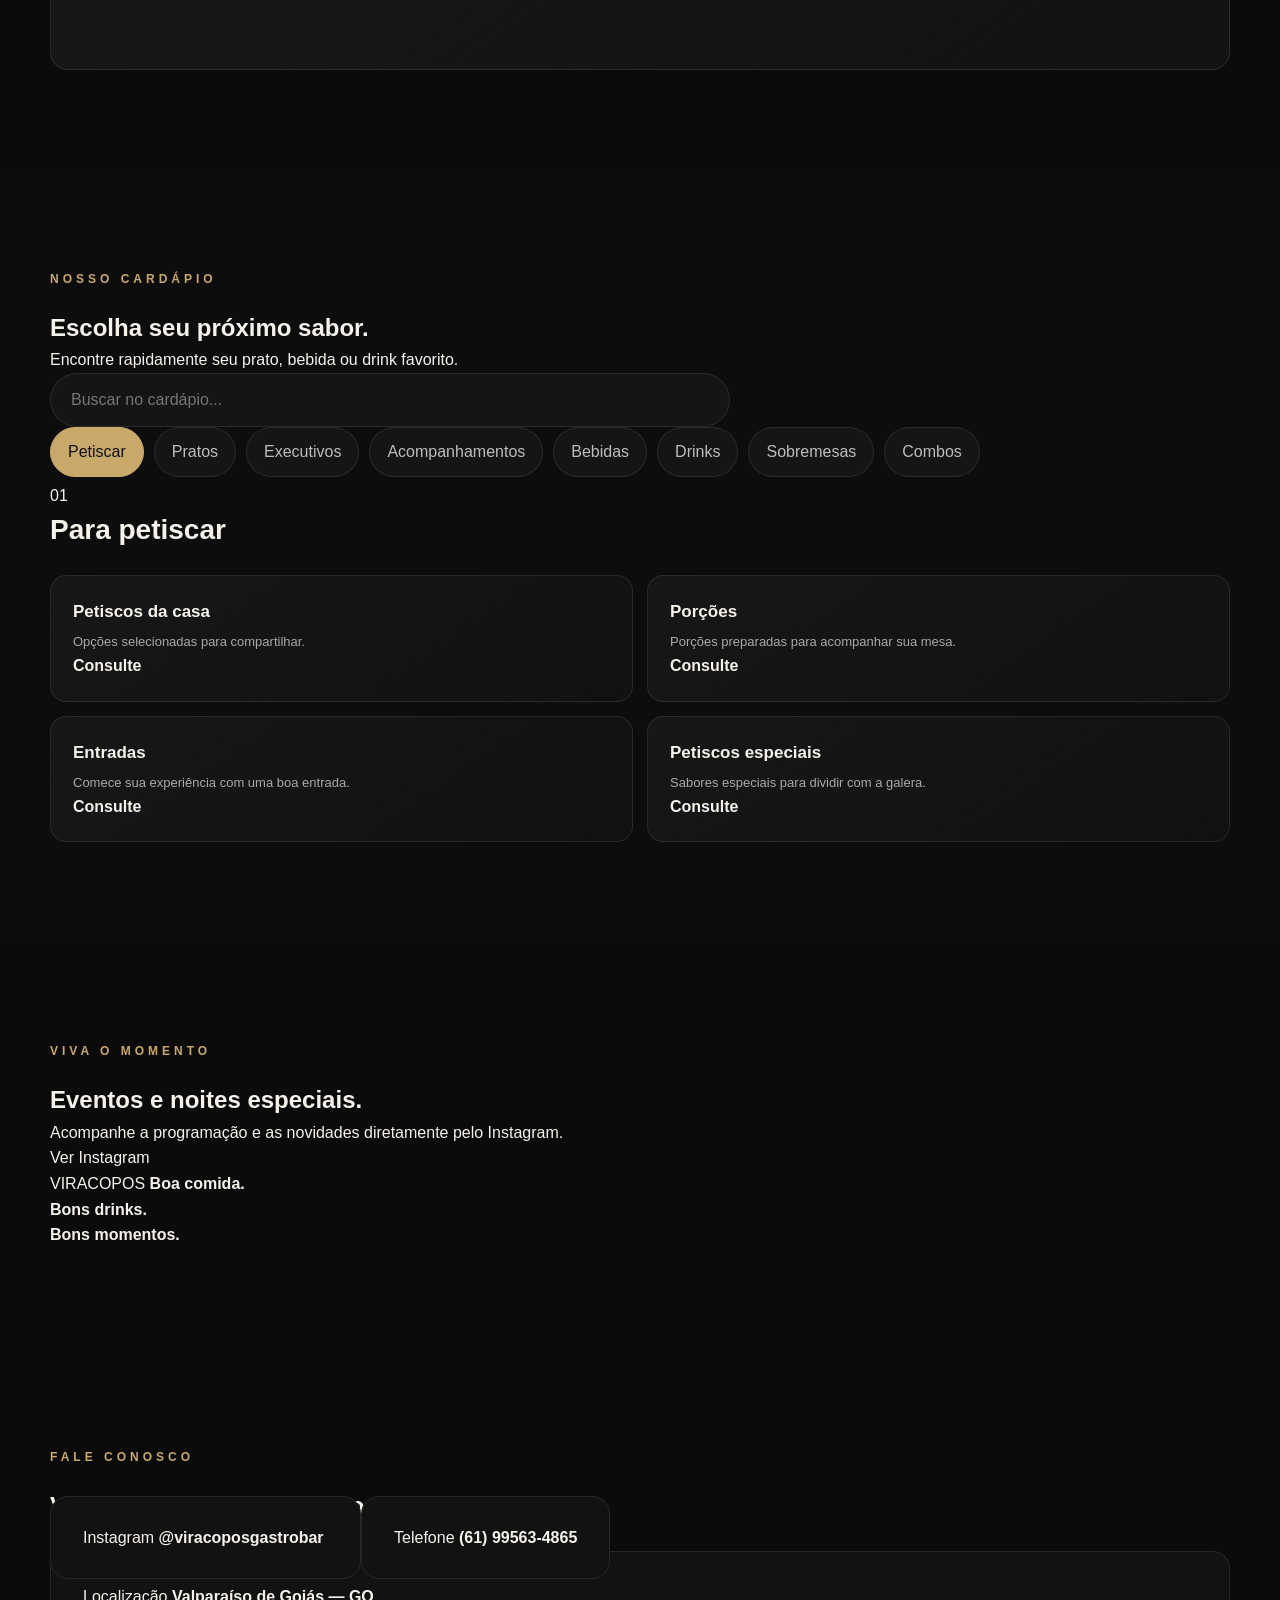
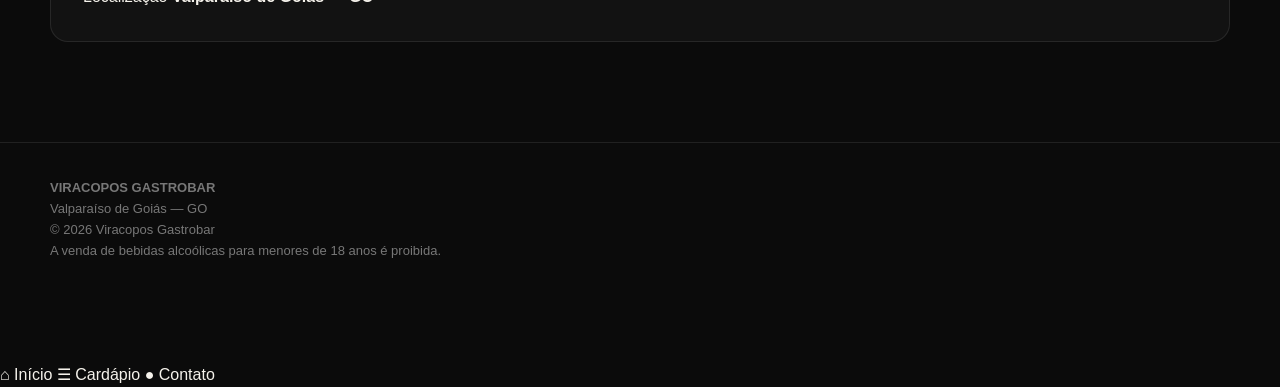
==== commit d7e42f7a: "Update index.html" ====
--- a/index.html
+++ b/index.html
@@ -8,854 +8,490 @@
 
   <meta
     name="description"
-    content="Viracopos Gastrobar — gastronomia, drinks, cervejas e experiências em Valparaíso de Goiás."
+    content="Viracopos Gastrobar — gastronomia, drinks, música e experiências em Valparaíso de Goiás."
   >
 
-  <link rel="stylesheet" href="style.css">
+  <link rel="stylesheet" href="./style.css">
 </head>
 
 <body>
 
-  <!-- HEADER -->
-  <header class="header">
-    <div class="container nav">
-
-      <a href="#inicio" class="logo">
-        VIRACOPOS
-        <span>GASTROBAR</span>
-      </a>
-
-      <nav class="desktop-menu">
-        <a href="#inicio">Início</a>
-        <a href="#menu">Cardápio</a>
-        <a href="#experiencia">Experiência</a>
-        <a href="#eventos">Eventos</a>
-        <a href="#contato">Contato</a>
-      </nav>
-
-      <a href="#menu" class="nav-button">
-        Ver cardápio
-      </a>
+<header class="site-header">
+  <div class="container header-inner">
+
+    <a href="#inicio" class="logo">
+      VIRACOPOS
+      <span>GASTROBAR</span>
+    </a>
+
+    <nav class="desktop-nav">
+      <a href="#inicio">Início</a>
+      <a href="#experiencias">Experiências</a>
+      <a href="#cardapio">Cardápio</a>
+      <a href="#eventos">Eventos</a>
+      <a href="#contato">Contato</a>
+    </nav>
+
+    <a href="#cardapio" class="header-button">
+      Ver cardápio
+    </a>
+
+  </div>
+</header>
+
+
+<main>
+
+  <!-- HERO -->
+
+  <section class="hero" id="inicio">
+
+    <div class="hero-overlay"></div>
+
+    <div class="container hero-content">
+
+      <p class="eyebrow">GASTROBAR • VALPARAÍSO DE GOIÁS</p>
+
+      <h1>
+        Sabor que vira
+        <span>experiência.</span>
+      </h1>
+
+      <p class="hero-text">
+        Gastronomia, drinks, música e bons momentos em um só lugar.
+      </p>
+
+      <div class="hero-buttons">
+        <a href="#cardapio" class="button button-primary">
+          Explorar cardápio
+        </a>
+
+        <a href="#contato" class="button button-secondary">
+          Conheça o Viracopos
+        </a>
+      </div>
 
     </div>
-  </header>
-
-
-  <!-- HERO -->
-  <main>
-
-    <section id="inicio" class="hero">
-
-      <div class="hero-overlay"></div>
-
-      <div class="container hero-content">
-
-        <p class="eyebrow">
-          GASTROBAR • VALPARAÍSO DE GOIÁS
+
+  </section>
+
+
+  <!-- EXPERIÊNCIAS -->
+
+  <section class="section" id="experiencias">
+
+    <div class="container">
+
+      <div class="section-title">
+        <p class="eyebrow">UMA EXPERIÊNCIA COMPLETA</p>
+
+        <h2>
+          Mais que um restaurante.
+        </h2>
+
+        <p>
+          Um ambiente para comer bem, brindar, encontrar pessoas
+          e aproveitar cada momento.
         </p>
-
-        <h1>
-          Boa comida.<br>
-          Bons drinks.<br>
-          <span>Boas histórias.</span>
-        </h1>
-
-        <p class="hero-text">
-          Um lugar para comer bem, brindar e aproveitar cada momento.
+      </div>
+
+
+      <div class="experience-grid">
+
+        <article class="experience-card">
+          <div class="card-number">01</div>
+          <h3>Gastronomia</h3>
+          <p>
+            Petiscos, pratos para compartilhar, executivos,
+            sobremesas e opções para todos os momentos.
+          </p>
+        </article>
+
+
+        <article class="experience-card">
+          <div class="card-number">02</div>
+          <h3>Drinks &amp; Bar</h3>
+          <p>
+            Drinks, cervejas, destilados e combinações
+            para acompanhar sua experiência.
+          </p>
+        </article>
+
+
+        <article class="experience-card">
+          <div class="card-number">03</div>
+          <h3>Eventos</h3>
+          <p>
+            Música, encontros e momentos especiais
+            para aproveitar com amigos.
+          </p>
+        </article>
+
+      </div>
+
+    </div>
+
+  </section>
+
+
+  <!-- CARDÁPIO -->
+
+  <section class="section menu-section" id="cardapio">
+
+    <div class="container">
+
+      <div class="section-title">
+
+        <p class="eyebrow">NOSSO CARDÁPIO</p>
+
+        <h2>
+          Escolha seu próximo sabor.
+        </h2>
+
+        <p>
+          Encontre rapidamente seu prato, bebida ou drink favorito.
         </p>
 
-        <div class="hero-actions">
-          <a href="#menu" class="button button-primary">
-            Explorar cardápio
-          </a>
-
-          <a href="#contato" class="button button-secondary">
-            Conheça o Viracopos
-          </a>
-        </div>
-
-      </div>
-
-    </section>
-
-
-    <!-- EXPERIÊNCIA -->
-    <section id="experiencia" class="section experience">
-
-      <div class="container">
-
-        <div class="section-heading">
-          <p class="eyebrow">A EXPERIÊNCIA</p>
+      </div>
+
+
+      <div class="menu-search">
+
+        <input
+          type="search"
+          id="menuSearch"
+          placeholder="Buscar no cardápio..."
+          autocomplete="off"
+        >
+
+      </div>
+
+
+      <div class="categories" id="categories">
+
+        <button class="category active" data-category="petiscos">
+          Petiscar
+        </button>
+
+        <button class="category" data-category="pratos">
+          Pratos
+        </button>
+
+        <button class="category" data-category="executivos">
+          Executivos
+        </button>
+
+        <button class="category" data-category="acompanhamentos">
+          Acompanhamentos
+        </button>
+
+        <button class="category" data-category="bebidas">
+          Bebidas
+        </button>
+
+        <button class="category" data-category="drinks">
+          Drinks
+        </button>
+
+        <button class="category" data-category="sobremesas">
+          Sobremesas
+        </button>
+
+        <button class="category" data-category="combos">
+          Combos
+        </button>
+
+      </div>
+
+
+      <!-- PETISCOS -->
+
+      <div class="menu-category active-category" data-menu="petiscos">
+
+        <div class="menu-heading">
+          <span>01</span>
+          <h3>Para petiscar</h3>
+        </div>
+
+        <div class="menu-grid">
+
+          <article class="menu-item">
+            <div>
+              <h4>Petiscos da casa</h4>
+              <p>Opções selecionadas para compartilhar.</p>
+            </div>
+            <strong>Consulte</strong>
+          </article>
+
+          <article class="menu-item">
+            <div>
+              <h4>Porções</h4>
+              <p>Porções preparadas para acompanhar sua mesa.</p>
+            </div>
+            <strong>Consulte</strong>
+          </article>
+
+          <article class="menu-item">
+            <div>
+              <h4>Entradas</h4>
+              <p>Comece sua experiência com uma boa entrada.</p>
+            </div>
+            <strong>Consulte</strong>
+          </article>
+
+          <article class="menu-item">
+            <div>
+              <h4>Petiscos especiais</h4>
+              <p>Sabores especiais para dividir com a galera.</p>
+            </div>
+            <strong>Consulte</strong>
+          </article>
+
+        </div>
+
+      </div>
+
+
+      <!-- PRATOS -->
+
+      <div class="menu-category" data-menu="pratos">
+
+        <div class="menu-heading">
+          <span>02</span>
+          <h3>Pratos</h3>
+        </div>
+
+        <div class="menu-grid">
+
+          <article class="menu-item">
+            <div>
+              <h4>Pratos para 2 pessoas</h4>
+              <p>Opções completas para compartilhar.</p>
+            </div>
+            <strong>Consulte</strong>
+          </article>
+
+          <article class="menu-item">
+            <div>
+              <h4>Pratos da casa</h4>
+              <p>Receitas especiais do Viracopos.</p>
+            </div>
+            <strong>Consulte</strong>
+          </article>
+
+        </div>
+
+      </div>
+
+
+      <!-- EXECUTIVOS -->
+
+      <div class="menu-category" data-menu="executivos">
+
+        <div class="menu-heading">
+          <span>03</span>
+          <h3>Pratos executivos</h3>
+        </div>
+
+        <div class="menu-grid">
+
+          <article class="menu-item">
+            <div>
+              <h4>Executivos</h4>
+              <p>Opções completas para o almoço.</p>
+            </div>
+            <strong>Consulte</strong>
+          </article>
+
+          <article class="menu-item">
+            <div>
+              <h4>Executivos especiais</h4>
+              <p>Pratos selecionados da casa.</p>
+            </div>
+            <strong>Consulte</strong>
+          </article>
+
+        </div>
+
+      </div>
+
+
+      <!-- ACOMPANHAMENTOS -->
+
+      <div class="menu-category" data-menu="acompanhamentos">
+
+        <div class="menu-heading">
+          <span>04</span>
+          <h3>Acompanhamentos</h3>
+        </div>
+
+        <div class="menu-grid">
+
+          <article class="menu-item">
+            <div>
+              <h4>Acompanhamentos</h4>
+              <p>Escolha o acompanhamento perfeito.</p>
+            </div>
+            <strong>Consulte</strong>
+          </article>
+
+        </div>
+
+      </div>
+
+
+      <!-- BEBIDAS -->
+
+      <div class="menu-category" data-menu="bebidas">
+
+        <div class="menu-heading">
+          <span>05</span>
+          <h3>Bebidas</h3>
+        </div>
+
+        <div class="menu-grid">
+
+          <article class="menu-item">
+            <div>
+              <h4>Bebidas não alcoólicas</h4>
+              <p>Refrigerantes e outras opções.</p>
+            </div>
+            <strong>Consulte</strong>
+          </article>
+
+          <article class="menu-item">
+            <div>
+              <h4>Sucos e polpas</h4>
+              <p>Opções refrescantes para acompanhar sua refeição.</p>
+            </div>
+            <strong>Consulte</strong>
+          </article>
+
+          <article class="menu-item">
+            <div>
+              <h4>Cervejas</h4>
+              <p>Cervejas 600ml, long neck e latas.</p>
+            </div>
+            <strong>Consulte</strong>
+          </article>
+
+          <article class="menu-item">
+            <div>
+              <h4>Destilados e vinhos</h4>
+              <p>Opções selecionadas para o bar.</p>
+            </div>
+            <strong>Consulte</strong>
+          </article>
+
+        </div>
+
+      </div>
+
+
+      <!-- DRINKS -->
+
+      <div class="menu-category" data-menu="drinks">
+
+        <div class="menu-heading">
+          <span>06</span>
+          <h3>Drinks &amp; coquetéis</h3>
+        </div>
+
+        <div class="menu-grid">
+
+          <article class="menu-item">
+            <div>
+              <h4>Drinks da casa</h4>
+              <p>Coquetéis preparados pelo bar.</p>
+            </div>
+            <strong>Consulte</strong>
+          </article>
+
+          <article class="menu-item">
+            <div>
+              <h4>Coquetéis</h4>
+              <p>Clássicos e combinações especiais.</p>
+            </div>
+            <strong>Consulte</strong>
+          </article>
+
+        </div>
+
+      </div>
+
+
+      <!-- SOBREMESAS -->
+
+      <div class="menu-category" data-menu="sobremesas">
+
+        <div class="menu-heading">
+          <span>07</span>
+          <h3>Sobremesas</h3>
+        </div>
+
+        <div class="menu-grid">
+
+          <article class="menu-item">
+            <div>
+              <h4>Sobremesas</h4>
+              <p>Finalize sua experiência com algo especial.</p>
+            </div>
+            <strong>Consulte</strong>
+          </article>
+
+        </div>
+
+      </div>
+
+
+      <!-- COMBOS -->
+
+      <div class="menu-category" data-menu="combos">
+
+        <div class="menu-heading">
+          <span>08</span>
+          <h3>Combos</h3>
+        </div>
+
+        <div class="menu-grid">
+
+          <article class="menu-item">
+            <div>
+              <h4>Combos da casa</h4>
+              <p>Combinações especiais do Viracopos.</p>
+            </div>
+            <strong>Consulte</strong>
+          </article>
+
+        </div>
+
+      </div>
+
+    </div>
+
+  </section>
+
+
+  <!-- EVENTOS -->
+
+  <section class="section" id="eventos">
+
+    <div class="container">
+
+      <div class="event-layout">
+
+        <div class="section-title">
+
+          <p class="eyebrow">VIVA O MOMENTO</p>
 
           <h2>
-            Mais do que uma refeição.
+            Eventos e noites especiais.
           </h2>
 
           <p>
-            O Viracopos Gastrobar reúne gastronomia, bebidas e um ambiente
-            pensado para momentos especiais.
+            Acompanhe a programação e as novidades
+            diretamente pelo Instagram.
           </p>
-        </div>
-
-
-        <div class="experience-grid">
-
-          <article class="experience-card">
-            <span>01</span>
-            <h3>Gastronomia</h3>
-            <p>
-              Petiscos, pratos individuais e opções para compartilhar.
-            </p>
-          </article>
-
-          <article class="experience-card">
-            <span>02</span>
-            <h3>Drinks</h3>
-            <p>
-              Caipiroskas, gins, clássicos e criações especiais.
-            </p>
-          </article>
-
-          <article class="experience-card">
-            <span>03</span>
-            <h3>Momentos</h3>
-            <p>
-              Um ambiente para reunir amigos, comemorar e aproveitar.
-            </p>
-          </article>
-
-        </div>
-
-      </div>
-
-    </section>
-
-
-    <!-- CARDÁPIO -->
-    <section id="menu" class="section menu-section">
-
-      <div class="container">
-
-        <div class="section-heading">
-          <p class="eyebrow">CARDÁPIO</p>
-
-          <h2>
-            Escolha o seu momento.
-          </h2>
-
-          <p>
-            Explore nossas opções de pratos, petiscos, bebidas e drinks.
-          </p>
-        </div>
-
-
-        <!-- BUSCA -->
-        <div class="menu-search">
-
-          <input
-            type="search"
-            id="menuSearch"
-            placeholder="Buscar no cardápio..."
-            aria-label="Buscar no cardápio"
-          >
-
-        </div>
-
-
-        <!-- CATEGORIAS -->
-        <div class="category-buttons">
-
-          <button class="category active" data-category="petiscos">
-            Petiscar
-          </button>
-
-          <button class="category" data-category="pratos">
-            Pratos
-          </button>
-
-          <button class="category" data-category="executivos">
-            Executivos
-          </button>
-
-          <button class="category" data-category="acompanhamentos">
-            Acompanhamentos
-          </button>
-
-          <button class="category" data-category="bebidas">
-            Bebidas
-          </button>
-
-          <button class="category" data-category="drinks">
-            Drinks
-          </button>
-
-          <button class="category" data-category="sobremesas">
-            Sobremesas
-          </button>
-
-          <button class="category" data-category="combos">
-            Combos
-          </button>
-
-        </div>
-
-
-        <!-- ITENS DO CARDÁPIO -->
-
-        <div class="menu-category active-category" data-menu="petiscos">
-
-          <div class="menu-title">
-            <p>PARA PETISCAR</p>
-            <h3>Comece compartilhando.</h3>
-          </div>
-
-          <div class="menu-grid">
-
-            <article class="menu-item">
-              <div>
-                <h4>Batata Frita</h4>
-                <p>Porção crocante para compartilhar.</p>
-              </div>
-              <strong>R$ 27,99</strong>
-            </article>
-
-            <article class="menu-item">
-              <div>
-                <h4>Batata Frita Completa</h4>
-                <p>Com cheddar e bacon.</p>
-              </div>
-              <strong>R$ 33,99</strong>
-            </article>
-
-            <article class="menu-item">
-              <div>
-                <h4>Mandioca Frita</h4>
-              </div>
-              <strong>R$ 17,99</strong>
-            </article>
-
-            <article class="menu-item">
-              <div>
-                <h4>Calabresa Acebolada</h4>
-              </div>
-              <strong>R$ 29,99</strong>
-            </article>
-
-            <article class="menu-item">
-              <div>
-                <h4>Calabresa Acebolada c/ Fritas</h4>
-              </div>
-              <strong>R$ 35,99</strong>
-            </article>
-
-            <article class="menu-item">
-              <div>
-                <h4>Frango a Passarinho</h4>
-              </div>
-              <strong>R$ 42,99</strong>
-            </article>
-
-            <article class="menu-item">
-              <div>
-                <h4>Frango a Passarinho c/ Fritas</h4>
-              </div>
-              <strong>R$ 48,99</strong>
-            </article>
-
-            <article class="menu-item">
-              <div>
-                <h4>Carne de Sol Acebolada</h4>
-              </div>
-              <strong>R$ 64,99</strong>
-            </article>
-
-            <article class="menu-item">
-              <div>
-                <h4>Carne de Sol c/ Mandioca</h4>
-              </div>
-              <strong>R$ 69,99</strong>
-            </article>
-
-            <article class="menu-item">
-              <div>
-                <h4>Linguiça de Frango c/ Pão de Alho</h4>
-              </div>
-              <strong>R$ 44,99</strong>
-            </article>
-
-            <article class="menu-item">
-              <div>
-                <h4>Isca de Frango Empanada</h4>
-              </div>
-              <strong>R$ 49,99</strong>
-            </article>
-
-            <article class="menu-item">
-              <div>
-                <h4>Isca de Peixe Empanada</h4>
-              </div>
-              <strong>R$ 79,99</strong>
-            </article>
-
-            <article class="menu-item">
-              <div>
-                <h4>Porção de Coração de Frango</h4>
-              </div>
-              <strong>R$ 44,99</strong>
-            </article>
-
-            <article class="menu-item">
-              <div>
-                <h4>Camarão Empanado</h4>
-              </div>
-              <strong>R$ 74,99</strong>
-            </article>
-
-            <article class="menu-item">
-              <div>
-                <h4>Camarão Alho e Óleo</h4>
-              </div>
-              <strong>R$ 69,99</strong>
-            </article>
-
-            <article class="menu-item">
-              <div>
-                <h4>Torresmo</h4>
-              </div>
-              <strong>R$ 27,99</strong>
-            </article>
-
-            <article class="menu-item">
-              <div>
-                <h4>MIX VIRACOPOS</h4>
-                <p>Carne de sol, calabresa e batata frita.</p>
-              </div>
-              <strong>R$ 74,99</strong>
-            </article>
-
-            <article class="menu-item">
-              <div>
-                <h4>Queijo Empanado c/ Melaço</h4>
-              </div>
-              <strong>R$ 44,99</strong>
-            </article>
-
-            <article class="menu-item">
-              <div>
-                <h4>Tilápia Inteira c/ Fritas</h4>
-              </div>
-              <strong>R$ 79,99</strong>
-            </article>
-
-            <article class="menu-item">
-              <div>
-                <h4>Picanha Fatiada c/ Fritas</h4>
-              </div>
-              <strong>R$ 99,99</strong>
-            </article>
-
-          </div>
-
-        </div>
-
-
-        <!-- PRATOS -->
-        <div class="menu-category" data-menu="pratos">
-
-          <div class="menu-title">
-            <p>PRATOS PARA 2 PESSOAS</p>
-            <h3>Para dividir a mesa.</h3>
-          </div>
-
-          <div class="menu-grid">
-
-            <article class="menu-item">
-              <div>
-                <h4>Tilápia Inteira s/ Espinha</h4>
-                <p>Baião de dois, batata frita e vinagrete.</p>
-              </div>
-              <strong>R$ 139,99</strong>
-            </article>
-
-            <article class="menu-item">
-              <div>
-                <h4>Picanha Completa</h4>
-                <p>Arroz de brócolis e batata frita.</p>
-              </div>
-              <strong>R$ 149,99</strong>
-            </article>
-
-            <article class="menu-item">
-              <div>
-                <h4>Filé Mignon</h4>
-                <p>Arroz biro biro e batata recheada.</p>
-              </div>
-              <strong>R$ 149,99</strong>
-            </article>
-
-            <article class="menu-item">
-              <div>
-                <h4>Carne de Sol Completa</h4>
-                <p>Feijão tropeiro, arroz, mandioca e vinagrete.</p>
-              </div>
-              <strong>R$ 109,99</strong>
-            </article>
-
-            <article class="menu-item">
-              <div>
-                <h4>Parmegiana de Frango</h4>
-                <p>Batata frita e arroz.</p>
-              </div>
-              <strong>R$ 69,99</strong>
-            </article>
-
-            <article class="menu-item">
-              <div>
-                <h4>Parmegiana de Filé Mignon</h4>
-                <p>Batata frita e arroz.</p>
-              </div>
-              <strong>R$ 79,99</strong>
-            </article>
-
-            <article class="menu-item">
-              <div>
-                <h4>Bobó de Camarão</h4>
-              </div>
-              <strong>R$ 109,99</strong>
-            </article>
-
-            <article class="menu-item">
-              <div>
-                <h4>Moqueca de Peixe com Camarão</h4>
-                <p>Pescada amarela, leite de coco, camarões e pimentões.</p>
-              </div>
-              <strong>R$ 119,99</strong>
-            </article>
-
-            <article class="menu-item">
-              <div>
-                <h4>Moqueca de Peixe sem Camarão</h4>
-              </div>
-              <strong>R$ 99,99</strong>
-            </article>
-
-            <article class="menu-item">
-              <div>
-                <h4>Camarão Viracopos</h4>
-                <p>Arroz cremoso, queijo, camarão e batata palha.</p>
-              </div>
-              <strong>R$ 109,99</strong>
-            </article>
-
-            <article class="menu-item">
-              <div>
-                <h4>Espaguete à Bolonhesa</h4>
-              </div>
-              <strong>R$ 79,99</strong>
-            </article>
-
-            <article class="menu-item">
-              <div>
-                <h4>Espaguete 4 Queijos c/ Camarão</h4>
-              </div>
-              <strong>R$ 109,99</strong>
-            </article>
-
-            <article class="menu-item">
-              <div>
-                <h4>Filé de Tilápia c/ Arroz de Camarão</h4>
-              </div>
-              <strong>R$ 129,99</strong>
-            </article>
-
-            <article class="menu-item">
-              <div>
-                <h4>Filé de Frango Grelhado</h4>
-              </div>
-              <strong>R$ 69,99</strong>
-            </article>
-
-            <article class="menu-item">
-              <div>
-                <h4>Filé de Frango Grelhado 4 Queijos</h4>
-              </div>
-              <strong>R$ 79,99</strong>
-            </article>
-
-            <article class="menu-item">
-              <div>
-                <h4>Posta de Tilápia</h4>
-              </div>
-              <strong>R$ 89,99</strong>
-            </article>
-
-          </div>
-
-        </div>
-
-
-        <!-- EXECUTIVOS -->
-        <div class="menu-category" data-menu="executivos">
-
-          <div class="menu-title">
-            <p>PRATOS EXECUTIVOS</p>
-            <h3>Almoço completo.</h3>
-          </div>
-
-          <div class="menu-grid">
-
-            <article class="menu-item">
-              <div>
-                <h4>Peito de Frango Grelhado</h4>
-                <p>Arroz, feijão, batata frita e salada.</p>
-              </div>
-              <strong>R$ 22,99</strong>
-            </article>
-
-            <article class="menu-item">
-              <div>
-                <h4>Bife a Cavalo</h4>
-                <p>Arroz, feijão, batata frita e salada.</p>
-              </div>
-              <strong>R$ 27,99</strong>
-            </article>
-
-            <article class="menu-item">
-              <div>
-                <h4>Parmegiana de Frango</h4>
-              </div>
-              <strong>R$ 27,99</strong>
-            </article>
-
-            <article class="menu-item">
-              <div>
-                <h4>Parmegiana de Filé Mignon</h4>
-              </div>
-              <strong>R$ 37,99</strong>
-            </article>
-
-            <article class="menu-item">
-              <div>
-                <h4>Posta de Tilápia</h4>
-              </div>
-              <strong>R$ 27,99</strong>
-            </article>
-
-            <article class="menu-item">
-              <div>
-                <h4>Strogonofe de Frango</h4>
-              </div>
-              <strong>R$ 27,99</strong>
-            </article>
-
-            <article class="menu-item">
-              <div>
-                <h4>Strogonofe de Filé Mignon</h4>
-              </div>
-              <strong>R$ 37,99</strong>
-            </article>
-
-            <article class="menu-item">
-              <div>
-                <h4>Picanha</h4>
-              </div>
-              <strong>R$ 37,99</strong>
-            </article>
-
-            <article class="menu-item">
-              <div>
-                <h4>Feijoada</h4>
-                <p>Somente aos domingos.</p>
-              </div>
-              <strong>R$ 19,99</strong>
-            </article>
-
-          </div>
-
-        </div>
-
-
-        <!-- ACOMPANHAMENTOS -->
-        <div class="menu-category" data-menu="acompanhamentos">
-
-          <div class="menu-title">
-            <p>ACOMPANHAMENTOS</p>
-            <h3>Complete seu prato.</h3>
-          </div>
-
-          <div class="menu-grid">
-
-            <article class="menu-item"><div><h4>Arroz Branco</h4></div><strong>R$ 9,99</strong></article>
-
-            <article class="menu-item"><div><h4>Arroz Biro Biro</h4><p>Ovo, bacon e batata palha.</p></div><strong>R$ 19,99</strong></article>
-
-            <article class="menu-item"><div><h4>Feijão de Caldo</h4></div><strong>R$ 9,99</strong></article>
-
-            <article class="menu-item"><div><h4>Feijão Tropeiro</h4></div><strong>R$ 12,99</strong></article>
-
-            <article class="menu-item"><div><h4>Farofa de Bacon</h4></div><strong>R$ 14,99</strong></article>
-
-            <article class="menu-item"><div><h4>Mandioca Cozida</h4></div><strong>R$ 9,99</strong></article>
-
-            <article class="menu-item"><div><h4>Mandioca Frita</h4></div><strong>R$ 12,99</strong></article>
-
-            <article class="menu-item"><div><h4>Vinagrete</h4></div><strong>R$ 11,99</strong></article>
-
-            <article class="menu-item"><div><h4>Batata Recheada</h4></div><strong>R$ 14,99</strong></article>
-
-            <article class="menu-item"><div><h4>Salada</h4></div><strong>R$ 9,99</strong></article>
-
-            <article class="menu-item"><div><h4>Purê</h4></div><strong>R$ 9,99</strong></article>
-
-          </div>
-
-        </div>
-
-
-        <!-- BEBIDAS -->
-        <div class="menu-category" data-menu="bebidas">
-
-          <div class="menu-title">
-            <p>BEBIDAS</p>
-            <h3>Para acompanhar.</h3>
-          </div>
-
-          <div class="menu-grid">
-
-            <article class="menu-item"><div><h4>Água sem Gás 500ml</h4></div><strong>R$ 3,99</strong></article>
-
-            <article class="menu-item"><div><h4>Água com Gás 500ml</h4></div><strong>R$ 4,99</strong></article>
-
-            <article class="menu-item"><div><h4>Água de Coco 200ml</h4></div><strong>R$ 6,99</strong></article>
-
-            <article class="menu-item"><div><h4>Água de Coco 1 Litro</h4></div><strong>R$ 19,99</strong></article>
-
-            <article class="menu-item"><div><h4>Água Tônica Lata</h4></div><strong>R$ 7,99</strong></article>
-
-            <article class="menu-item"><div><h4>H2O</h4></div><strong>R$ 11,99</strong></article>
-
-            <article class="menu-item"><div><h4>Refrigerante Lata</h4><p>Laranja, uva, guaraná ou Coca-Cola.</p></div><strong>R$ 6,99</strong></article>
-
-            <article class="menu-item"><div><h4>Refrigerante 600ml</h4></div><strong>R$ 9,99</strong></article>
-
-            <article class="menu-item"><div><h4>Refrigerante 2L</h4></div><strong>R$ 19,99</strong></article>
-
-            <article class="menu-item"><div><h4>Red Bull</h4></div><strong>R$ 15,99</strong></article>
-
-          </div>
-
-        </div>
-
-
-        <!-- DRINKS -->
-        <div class="menu-category" data-menu="drinks">
-
-          <div class="menu-title">
-            <p>DRINKS & COQUETÉIS</p>
-            <h3>Seu drink, seu momento.</h3>
-          </div>
-
-          <div class="menu-grid">
-
-            <article class="menu-item"><div><h4>Aperol Spritz</h4></div><strong>R$ 32,99</strong></article>
-
-            <article class="menu-item"><div><h4>Caipirinha</h4></div><strong>R$ 11,99</strong></article>
-
-            <article class="menu-item"><div><h4>Caipiroska Abacaxi</h4></div><strong>R$ 15,99</strong></article>
-
-            <article class="menu-item"><div><h4>Caipiroska Limão</h4></div><strong>R$ 15,99</strong></article>
-
-            <article class="menu-item"><div><h4>Caipiroska Maracujá</h4></div><strong>R$ 15,99</strong></article>
-
-            <article class="menu-item"><div><h4>Caipiroska Melancia</h4></div><strong>R$ 15,99</strong></article>
-
-            <article class="menu-item"><div><h4>Caipiroska Morango</h4></div><strong>R$ 15,99</strong></article>
-
-            <article class="menu-item"><div><h4>Gin Apple Green</h4></div><strong>R$ 31,99</strong></article>
-
-            <article class="menu-item"><div><h4>Gin Melancia</h4></div><strong>R$ 27,99</strong></article>
-
-            <article class="menu-item"><div><h4>Gin Frutas Vermelhas</h4></div><strong>R$ 29,99</strong></article>
-
-            <article class="menu-item"><div><h4>Gin Tônico</h4></div><strong>R$ 21,99</strong></article>
-
-            <article class="menu-item"><div><h4>Gin Tropical</h4></div><strong>R$ 29,99</strong></article>
-
-            <article class="menu-item"><div><h4>Gin Viracopos</h4></div><strong>R$ 29,99</strong></article>
-
-            <article class="menu-item"><div><h4>Margarita</h4></div><strong>R$ 27,99</strong></article>
-
-            <article class="menu-item"><div><h4>Mojito</h4></div><strong>R$ 27,99</strong></article>
-
-            <article class="menu-item"><div><h4>Moscow Mule</h4></div><strong>R$ 29,99</strong></article>
-
-            <article class="menu-item"><div><h4>Negroni</h4></div><strong>R$ 20,99</strong></article>
-
-            <article class="menu-item"><div><h4>Piña Colada</h4></div><strong>R$ 27,99</strong></article>
-
-            <article class="menu-item"><div><h4>Sex on the Beach</h4></div><strong>R$ 27,99</strong></article>
-
-          </div>
-
-        </div>
-
-
-        <!-- SOBREMESAS -->
-        <div class="menu-category" data-menu="sobremesas">
-
-          <div class="menu-title">
-            <p>SOBREMESAS</p>
-            <h3>Para fechar bem.</h3>
-          </div>
-
-          <div class="menu-grid">
-
-            <article class="menu-item">
-              <div>
-                <h4>Brownie com Sorvete</h4>
-              </div>
-              <strong>R$ 19,99</strong>
-            </article>
-
-            <article class="menu-item">
-              <div>
-                <h4>Pudim</h4>
-              </div>
-              <strong>R$ 14,99</strong>
-            </article>
-
-          </div>
-
-        </div>
-
-
-        <!-- COMBOS -->
-        <div class="menu-category" data-menu="combos">
-
-          <div class="menu-title">
-            <p>COMBOS</p>
-            <h3>Para compartilhar a noite.</h3>
-          </div>
-
-          <div class="menu-grid">
-
-            <article class="menu-item">
-              <div>
-                <h4>Gin Beefeater London + 5 Red Bull</h4>
-              </div>
-              <strong>R$ 279,00</strong>
-            </article>
-
-            <article class="menu-item">
-              <div>
-                <h4>Gin Bombay + 5 Red Bull</h4>
-              </div>
-              <strong>R$ 339,00</strong>
-            </article>
-
-            <article class="menu-item">
-              <div>
-                <h4>Gin Tanqueray + 5 Red Bull</h4>
-              </div>
-              <strong>R$ 289,00</strong>
-            </article>
-
-            <article class="menu-item">
-              <div>
-                <h4>Vodka Absolut + 5 Red Bull</h4>
-              </div>
-              <strong>R$ 279,00</strong>
-            </article>
-
-            <article class="menu-item">
-              <div>
-                <h4>Vodka Smirnoff + 5 Red Bull</h4>
-              </div>
-              <strong>R$ 179,00</strong>
-            </article>
-
-            <article class="menu-item">
-              <div>
-                <h4>Whisky Black Label + 5 Red Bull</h4>
-              </div>
-              <strong>R$ 379,00</strong>
-            </article>
-
-            <article class="menu-item">
-              <div>
-                <h4>Whisky Cavalo Branco + 5 Red Bull</h4>
-              </div>
-              <strong>R$ 239,00</strong>
-            </article>
-
-            <article class="menu-item">
-              <div>
-                <h4>Whisky Chivas + 5 Red Bull</h4>
-              </div>
-              <strong>R$ 339,00</strong>
-            </article>
-
-            <article class="menu-item">
-              <div>
-                <h4>Whisky Jack Daniels + 5 Red Bull</h4>
-              </div>
-              <strong>R$ 339,00</strong>
-            </article>
-
-            <article class="menu-item">
-              <div>
-                <h4>Whisky Old Parr + 5 Red Bull</h4>
-              </div>
-              <strong>R$ 339,00</strong>
-            </article>
-
-            <article class="menu-item">
-              <div>
-                <h4>Whisky Red Label + 5 Red Bull</h4>
-              </div>
-              <strong>R$ 279,00</strong>
-            </article>
-
-          </div>
-
-        </div>
-
-      </div>
-
-    </section>
-
-
-    <!-- EVENTOS -->
-    <section id="eventos" class="section events">
-
-      <div class="container">
-
-        <div class="section-heading">
-          <p class="eyebrow">EVENTOS</p>
-
-          <h2>
-            A noite começa aqui.
-          </h2>
-
-          <p>
-            Acompanhe a programação e os próximos eventos do Viracopos.
-          </p>
-        </div>
-
-        <div class="event-card">
-
-          <div>
-            <span class="event-label">PROGRAMAÇÃO</span>
-
-            <h3>
-              Confira os próximos eventos.
-            </h3>
-
-            <p>
-              Para informações atualizadas sobre eventos,
-              consulte os canais oficiais do Viracopos.
-            </p>
-          </div>
 
           <a
             href="https://www.instagram.com/viracoposgastrobar/"
@@ -868,102 +504,124 @@
 
         </div>
 
-      </div>
-
-    </section>
-
-
-    <!-- CONTATO -->
-    <section id="contato" class="section contact">
-
-      <div class="container">
-
-        <div class="section-heading">
-
-          <p class="eyebrow">VIRACOPOS GASTROBAR</p>
-
-          <h2>
-            Encontre seu próximo momento.
-          </h2>
-
-          <p>
-            Para informações, reservas e novidades,
-            acompanhe o Viracopos pelos canais oficiais.
-          </p>
-
-        </div>
-
-
-        <div class="contact-grid">
-
-          <a
-            href="https://www.instagram.com/viracoposgastrobar/"
-            target="_blank"
-            rel="noopener"
-            class="contact-card"
-          >
-            <span>Instagram</span>
-            <strong>@viracoposgastrobar</strong>
-          </a>
-
-          <div class="contact-card">
-            <span>Localização</span>
-            <strong>Valparaíso de Goiás — GO</strong>
-          </div>
-
-          <div class="contact-card">
-            <span>Atendimento</span>
-            <strong>Consulte os canais oficiais</strong>
-          </div>
-
-        </div>
-
-      </div>
-
-    </section>
-
-  </main>
-
-
-  <!-- FOOTER -->
-  <footer class="footer">
-
-    <div class="container footer-content">
-
-      <div>
-        <strong>VIRACOPOS</strong>
-        <span>GASTROBAR</span>
-      </div>
-
-      <p>
-        © 2026 Viracopos Gastrobar. Todos os direitos reservados.
-      </p>
+
+        <div class="event-highlight">
+
+          <span>VIRACOPOS</span>
+
+          <strong>
+            Boa comida.<br>
+            Bons drinks.<br>
+            Bons momentos.
+          </strong>
+
+        </div>
+
+      </div>
 
     </div>
 
-    <div class="legal">
-      A venda de bebidas alcoólicas para menores de 18 anos é proibida.
-      Taxa de serviço e demais condições conforme atendimento do estabelecimento.
+  </section>
+
+
+  <!-- CONTATO -->
+
+  <section class="section contact-section" id="contato">
+
+    <div class="container">
+
+      <div class="section-title">
+
+        <p class="eyebrow">FALE CONOSCO</p>
+
+        <h2>
+          Venha conhecer o Viracopos.
+        </h2>
+
+      </div>
+
+
+      <div class="contact-grid">
+
+        <a
+          href="https://www.instagram.com/viracoposgastrobar/"
+          target="_blank"
+          rel="noopener"
+          class="contact-card"
+        >
+          <span>Instagram</span>
+          <strong>@viracoposgastrobar</strong>
+        </a>
+
+
+        <a
+          href="tel:+5561995634865"
+          class="contact-card"
+        >
+          <span>Telefone</span>
+          <strong>(61) 99563-4865</strong>
+        </a>
+
+
+        <div class="contact-card">
+          <span>Localização</span>
+          <strong>Valparaíso de Goiás — GO</strong>
+        </div>
+
+      </div>
+
     </div>
 
-  </footer>
-
-
-  <!-- BOTÃO MOBILE -->
-  <div class="mobile-bar">
-
-    <a href="#menu">
-      Cardápio
-    </a>
-
-    <a href="#contato">
-      Contato
-    </a>
+  </section>
+
+</main>
+
+
+<footer>
+
+  <div class="container footer-inner">
+
+    <div>
+      <strong>VIRACOPOS GASTROBAR</strong>
+      <p>Valparaíso de Goiás — GO</p>
+    </div>
+
+    <p>
+      © 2026 Viracopos Gastrobar
+    </p>
 
   </div>
 
-
-  <script src="script.js"></script>
+  <div class="container legal">
+    A venda de bebidas alcoólicas para menores de 18 anos é proibida.
+  </div>
+
+</footer>
+
+
+<!-- BARRA MOBILE -->
+
+<div class="mobile-bar">
+
+  <a href="#inicio">
+    <span>⌂</span>
+    Início
+  </a>
+
+  <a href="#cardapio">
+    <span>☰</span>
+    Cardápio
+  </a>
+
+  <a href="#contato">
+    <span>●</span>
+    Contato
+  </a>
+
+</div>
+
+
+<script src="./script.js"></script>
 
 </body>
 </html>
--- a/style.css
+++ b/style.css
@@ -0,0 +1,613 @@
+:root {
+  --bg: #0b0b0b;
+  --surface: #121212;
+  --surface-2: #181818;
+  --gold: #c9a96a;
+  --gold-light: #e4c98d;
+  --text: #f5f2eb;
+  --muted: #a9a9a9;
+  --border: rgba(255,255,255,.09);
+  --radius: 18px;
+  --max: 1180px;
+}
+
+* {
+  margin: 0;
+  padding: 0;
+  box-sizing: border-box;
+}
+
+html {
+  scroll-behavior: smooth;
+}
+
+body {
+  background:
+    radial-gradient(circle at 50% -10%, rgba(201,169,106,.12), transparent 35%),
+    var(--bg);
+  color: var(--text);
+  font-family: Arial, Helvetica, sans-serif;
+  line-height: 1.6;
+  overflow-x: hidden;
+}
+
+img {
+  max-width: 100%;
+  display: block;
+}
+
+a {
+  color: inherit;
+  text-decoration: none;
+}
+
+button,
+input {
+  font: inherit;
+}
+
+/* =========================
+   CONTAINER
+========================= */
+
+.container {
+  width: min(100% - 40px, var(--max));
+  margin-inline: auto;
+}
+
+/* =========================
+   HEADER
+========================= */
+
+header {
+  position: sticky;
+  top: 0;
+  z-index: 1000;
+  background: rgba(11,11,11,.88);
+  backdrop-filter: blur(18px);
+  -webkit-backdrop-filter: blur(18px);
+  border-bottom: 1px solid var(--border);
+}
+
+header .container {
+  min-height: 78px;
+  display: flex;
+  align-items: center;
+  justify-content: space-between;
+  gap: 30px;
+}
+
+.logo {
+  flex-shrink: 0;
+  font-size: 20px;
+  font-weight: 800;
+  letter-spacing: 3px;
+  color: var(--text);
+}
+
+.logo span {
+  display: block;
+  color: var(--gold);
+  font-size: 10px;
+  letter-spacing: 5px;
+  margin-top: -3px;
+}
+
+nav {
+  display: flex;
+  align-items: center;
+  justify-content: center;
+  gap: 28px;
+  flex: 1;
+}
+
+nav a {
+  color: #cfcfcf;
+  font-size: 14px;
+  transition: .25s ease;
+}
+
+nav a:hover {
+  color: var(--gold-light);
+}
+
+.header-button {
+  flex-shrink: 0;
+  background: var(--gold);
+  color: #111;
+  padding: 11px 18px;
+  border-radius: 999px;
+  font-weight: 700;
+  font-size: 13px;
+  transition: .25s ease;
+}
+
+.header-button:hover {
+  transform: translateY(-2px);
+  background: var(--gold-light);
+}
+
+/* =========================
+   HERO
+========================= */
+
+.hero {
+  min-height: 650px;
+  display: flex;
+  align-items: center;
+  position: relative;
+  overflow: hidden;
+  background:
+    linear-gradient(90deg, rgba(0,0,0,.9), rgba(0,0,0,.45), rgba(0,0,0,.75)),
+    radial-gradient(circle at 75% 50%, rgba(201,169,106,.18), transparent 30%);
+}
+
+.hero::after {
+  content: "";
+  position: absolute;
+  inset: auto 0 0;
+  height: 1px;
+  background: linear-gradient(90deg, transparent, var(--gold), transparent);
+}
+
+.hero-content {
+  max-width: 760px;
+  padding: 90px 0;
+}
+
+.eyebrow {
+  color: var(--gold);
+  text-transform: uppercase;
+  letter-spacing: 4px;
+  font-size: 12px;
+  font-weight: 700;
+  margin-bottom: 20px;
+}
+
+.hero h1 {
+  font-size: clamp(48px, 8vw, 88px);
+  line-height: .98;
+  letter-spacing: -3px;
+  max-width: 800px;
+  margin-bottom: 24px;
+}
+
+.hero h1 span {
+  color: var(--gold);
+}
+
+.hero p {
+  color: #c3c3c3;
+  font-size: 18px;
+  max-width: 620px;
+  margin-bottom: 34px;
+}
+
+.hero-actions {
+  display: flex;
+  gap: 14px;
+  flex-wrap: wrap;
+}
+
+.btn-primary,
+.btn-secondary {
+  display: inline-flex;
+  align-items: center;
+  justify-content: center;
+  min-height: 48px;
+  padding: 0 22px;
+  border-radius: 999px;
+  font-weight: 700;
+  transition: .25s ease;
+}
+
+.btn-primary {
+  background: var(--gold);
+  color: #111;
+}
+
+.btn-secondary {
+  border: 1px solid var(--border);
+  background: rgba(255,255,255,.04);
+  color: var(--text);
+}
+
+.btn-primary:hover,
+.btn-secondary:hover {
+  transform: translateY(-2px);
+}
+
+/* =========================
+   SECTIONS
+========================= */
+
+section {
+  padding: 100px 0;
+}
+
+.section-heading {
+  margin-bottom: 42px;
+}
+
+.section-heading small {
+  color: var(--gold);
+  text-transform: uppercase;
+  letter-spacing: 3px;
+  font-size: 11px;
+  font-weight: 700;
+}
+
+.section-heading h2 {
+  font-size: clamp(32px, 5vw, 52px);
+  line-height: 1.05;
+  margin-top: 10px;
+}
+
+.section-heading p {
+  color: var(--muted);
+  max-width: 650px;
+  margin-top: 14px;
+}
+
+/* =========================
+   EXPERIENCE CARDS
+========================= */
+
+.experiences {
+  display: grid;
+  grid-template-columns: repeat(3, 1fr);
+  gap: 18px;
+}
+
+.experience-card {
+  min-height: 220px;
+  padding: 28px;
+  background: linear-gradient(145deg, var(--surface-2), var(--surface));
+  border: 1px solid var(--border);
+  border-radius: var(--radius);
+  transition: .3s ease;
+}
+
+.experience-card:hover {
+  transform: translateY(-6px);
+  border-color: rgba(201,169,106,.45);
+}
+
+.experience-card h3 {
+  font-size: 21px;
+  margin-bottom: 10px;
+}
+
+.experience-card p {
+  color: var(--muted);
+}
+
+/* =========================
+   MENU
+========================= */
+
+.menu-section {
+  background: #0d0d0d;
+}
+
+.menu-tools {
+  display: flex;
+  flex-direction: column;
+  gap: 22px;
+  margin-bottom: 40px;
+}
+
+.menu-search {
+  width: 100%;
+  max-width: 680px;
+  position: relative;
+}
+
+.menu-search input {
+  width: 100%;
+  height: 54px;
+  padding: 0 20px;
+  background: #151515;
+  color: var(--text);
+  border: 1px solid var(--border);
+  border-radius: 999px;
+  outline: none;
+  transition: .25s ease;
+}
+
+.menu-search input:focus {
+  border-color: rgba(201,169,106,.7);
+  box-shadow: 0 0 0 4px rgba(201,169,106,.08);
+}
+
+.categories {
+  display: flex;
+  gap: 10px;
+  overflow-x: auto;
+  padding-bottom: 6px;
+  scrollbar-width: none;
+}
+
+.categories::-webkit-scrollbar {
+  display: none;
+}
+
+.category {
+  flex: 0 0 auto;
+  border: 1px solid var(--border);
+  background: #151515;
+  color: #bdbdbd;
+  padding: 11px 17px;
+  border-radius: 999px;
+  cursor: pointer;
+  transition: .25s ease;
+  white-space: nowrap;
+}
+
+.category:hover,
+.category.active {
+  background: var(--gold);
+  color: #111;
+  border-color: var(--gold);
+}
+
+/* =========================
+   MENU GRID
+========================= */
+
+.menu-category {
+  display: none;
+}
+
+.menu-category.active-category {
+  display: block;
+}
+
+.menu-category h3 {
+  font-size: 28px;
+  margin-bottom: 22px;
+}
+
+.menu-grid {
+  display: grid;
+  grid-template-columns: repeat(2, minmax(0, 1fr));
+  gap: 14px;
+}
+
+.menu-item {
+  padding: 22px;
+  background: linear-gradient(145deg, #171717, #111);
+  border: 1px solid var(--border);
+  border-radius: 16px;
+  transition: .25s ease;
+}
+
+.menu-item:hover {
+  transform: translateY(-3px);
+  border-color: rgba(201,169,106,.38);
+}
+
+.menu-item h4 {
+  font-size: 17px;
+  margin-bottom: 7px;
+}
+
+.menu-item p {
+  color: var(--muted);
+  font-size: 13px;
+}
+
+.menu-item .price {
+  color: var(--gold-light);
+  font-weight: 800;
+  margin-top: 13px;
+  font-size: 16px;
+}
+
+/* =========================
+   EVENTS
+========================= */
+
+.events {
+  display: grid;
+  grid-template-columns: 1.2fr .8fr;
+  gap: 20px;
+}
+
+.event-card {
+  min-height: 300px;
+  padding: 34px;
+  border-radius: var(--radius);
+  border: 1px solid var(--border);
+  background:
+    radial-gradient(circle at 80% 20%, rgba(201,169,106,.16), transparent 30%),
+    var(--surface);
+  display: flex;
+  flex-direction: column;
+  justify-content: flex-end;
+}
+
+.event-card h3 {
+  font-size: 30px;
+  margin: 8px 0;
+}
+
+.event-card p {
+  color: var(--muted);
+  max-width: 600px;
+}
+
+/* =========================
+   CONTACT
+========================= */
+
+.contact-box {
+  display: grid;
+  grid-template-columns: 1fr 1fr;
+  gap: 20px;
+}
+
+.contact-card {
+  padding: 32px;
+  background: var(--surface);
+  border: 1px solid var(--border);
+  border-radius: var(--radius);
+}
+
+.contact-card h3 {
+  font-size: 22px;
+  margin-bottom: 10px;
+}
+
+.contact-card p {
+  color: var(--muted);
+  margin-bottom: 20px;
+}
+
+/* =========================
+   FOOTER
+========================= */
+
+footer {
+  border-top: 1px solid var(--border);
+  padding: 35px 0 100px;
+  color: #777;
+  font-size: 13px;
+}
+
+.footer-content {
+  display: flex;
+  justify-content: space-between;
+  gap: 20px;
+  align-items: center;
+}
+
+.footer-brand {
+  color: var(--text);
+  font-weight: 800;
+  letter-spacing: 2px;
+}
+
+/* =========================
+   MOBILE BAR
+========================= */
+
+.mobile-bottom-bar {
+  display: none;
+}
+
+/* =========================
+   RESPONSIVE
+========================= */
+
+@media (max-width: 900px) {
+
+  header .container {
+    min-height: 70px;
+  }
+
+  nav {
+    display: none;
+  }
+
+  .hero {
+    min-height: 570px;
+  }
+
+  .experiences {
+    grid-template-columns: 1fr;
+  }
+
+  .events,
+  .contact-box {
+    grid-template-columns: 1fr;
+  }
+
+  .menu-grid {
+    grid-template-columns: 1fr;
+  }
+
+  section {
+    padding: 75px 0;
+  }
+}
+
+@media (max-width: 600px) {
+
+  .container {
+    width: min(100% - 28px, var(--max));
+  }
+
+  .header-button {
+    padding: 9px 14px;
+    font-size: 12px;
+  }
+
+  .hero {
+    min-height: 540px;
+  }
+
+  .hero-content {
+    padding: 70px 0;
+  }
+
+  .hero h1 {
+    font-size: 50px;
+    letter-spacing: -2px;
+  }
+
+  .hero p {
+    font-size: 16px;
+  }
+
+  .hero-actions {
+    flex-direction: column;
+    align-items: stretch;
+  }
+
+  .btn-primary,
+  .btn-secondary {
+    width: 100%;
+  }
+
+  .menu-item {
+    padding: 18px;
+  }
+
+  .event-card,
+  .contact-card,
+  .experience-card {
+    padding: 24px;
+  }
+
+  .footer-content {
+    flex-direction: column;
+    align-items: flex-start;
+  }
+
+  .mobile-bottom-bar {
+    position: fixed;
+    display: grid;
+    grid-template-columns: repeat(3, 1fr);
+    bottom: 0;
+    left: 0;
+    right: 0;
+    z-index: 1000;
+    background: rgba(12,12,12,.96);
+    border-top: 1px solid var(--border);
+    backdrop-filter: blur(15px);
+    padding: 10px;
+  }
+
+  .mobile-bottom-bar a {
+    text-align: center;
+    font-size: 11px;
+    color: #aaa;
+  }
+
+  .mobile-bottom-bar a strong {
+    display: block;
+    color: var(--gold);
+    font-size: 14px;
+  }
+}
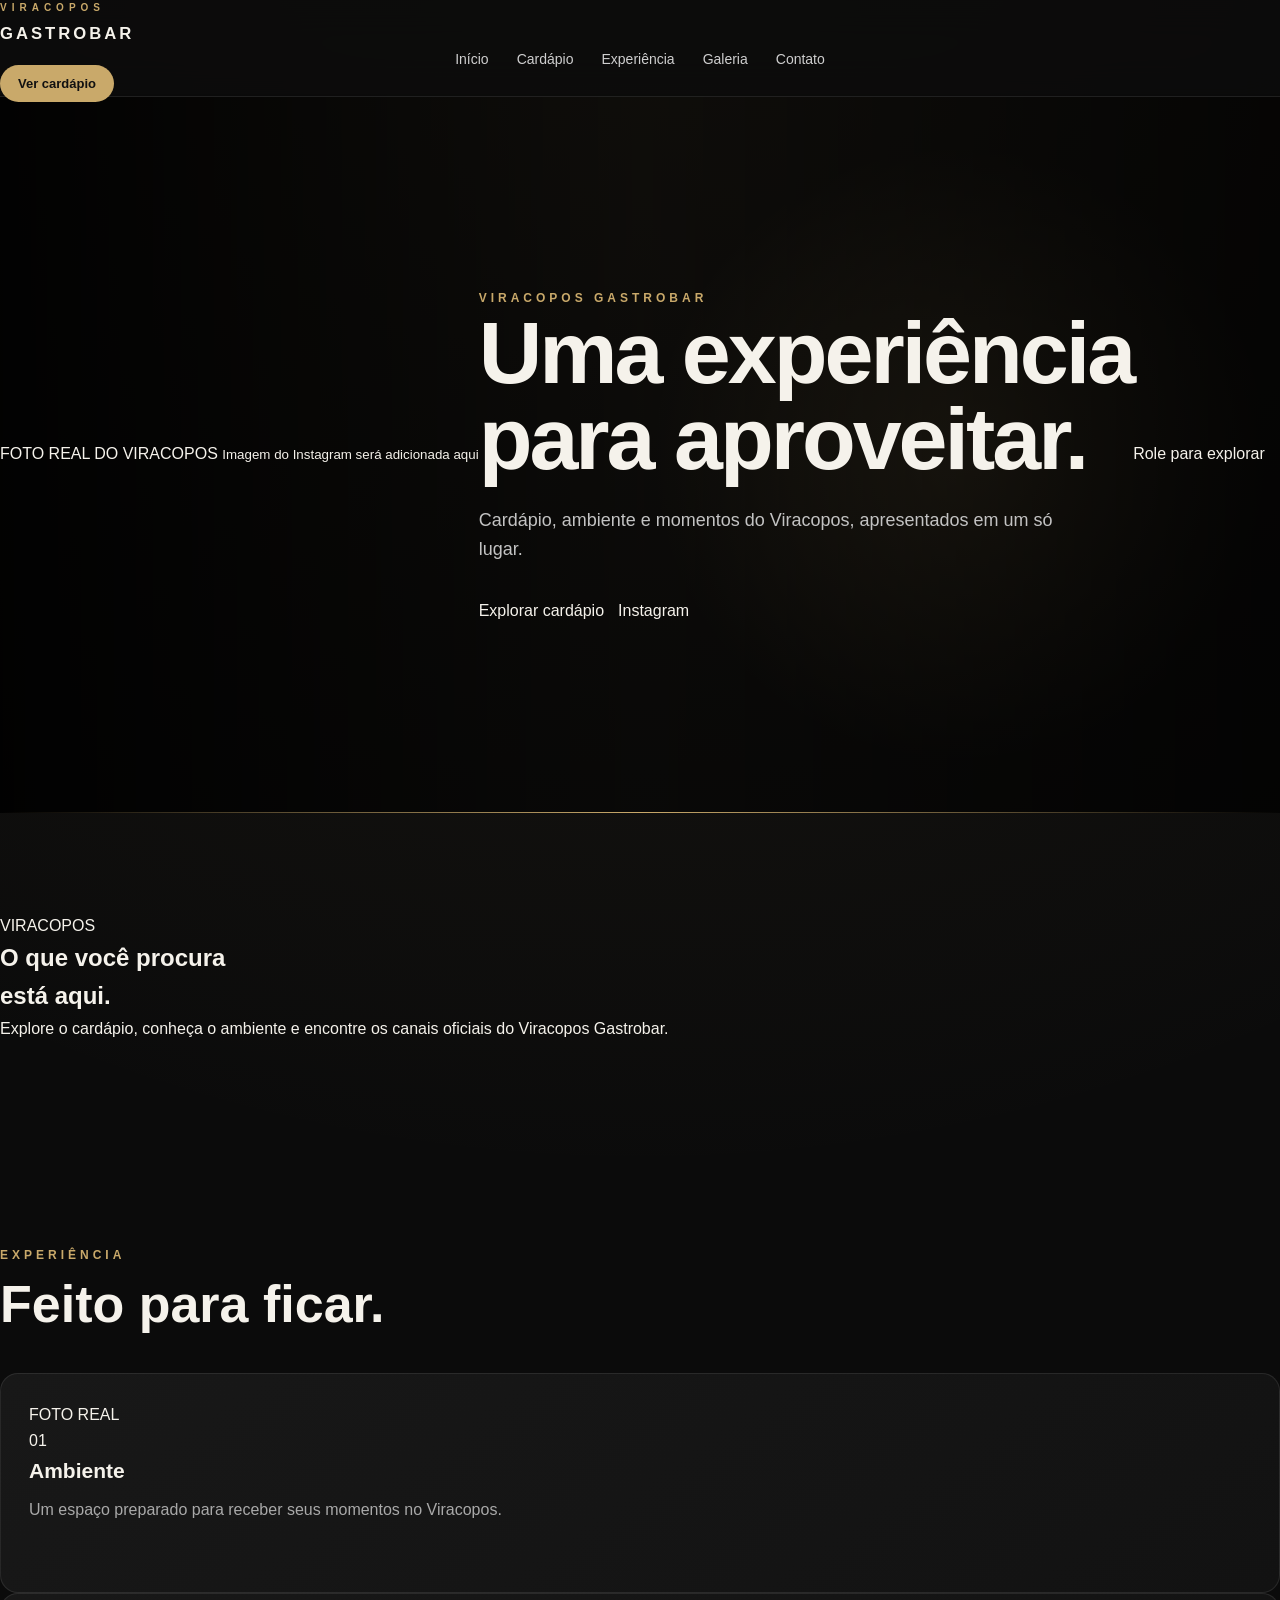
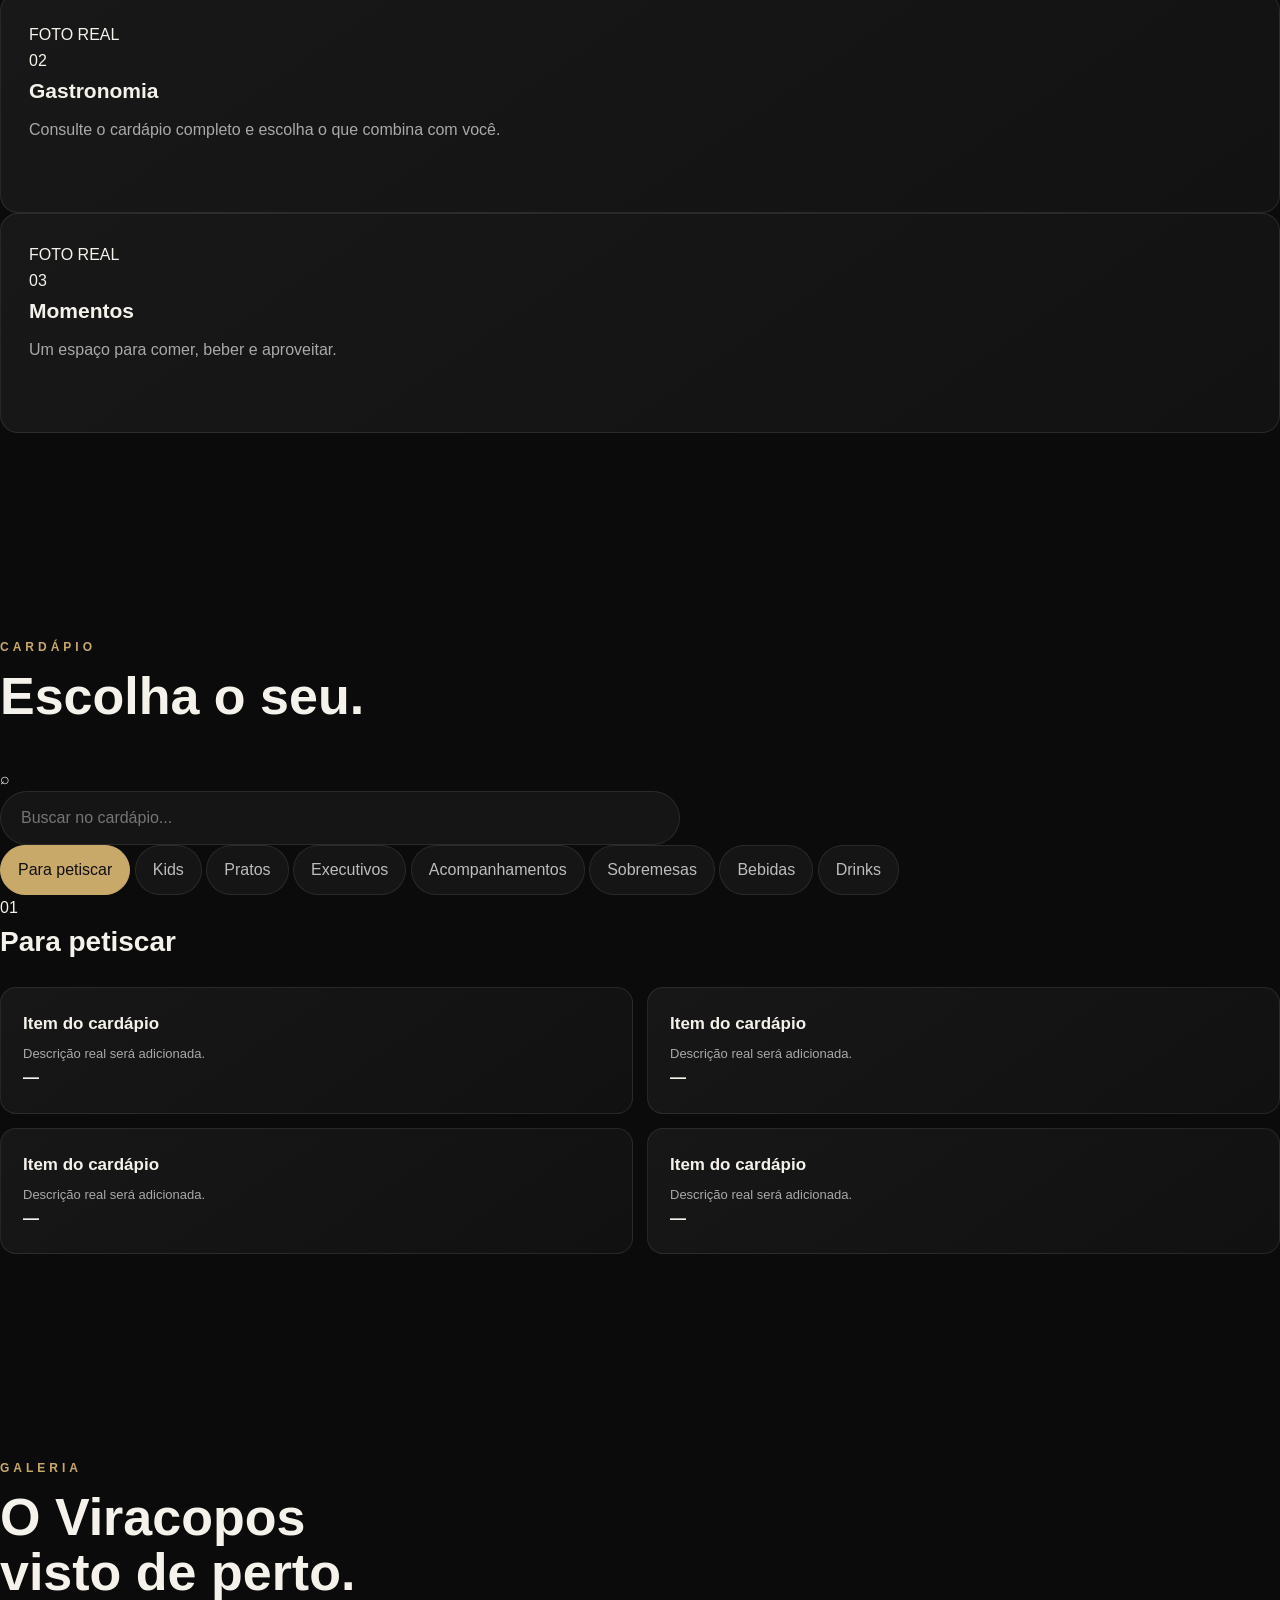
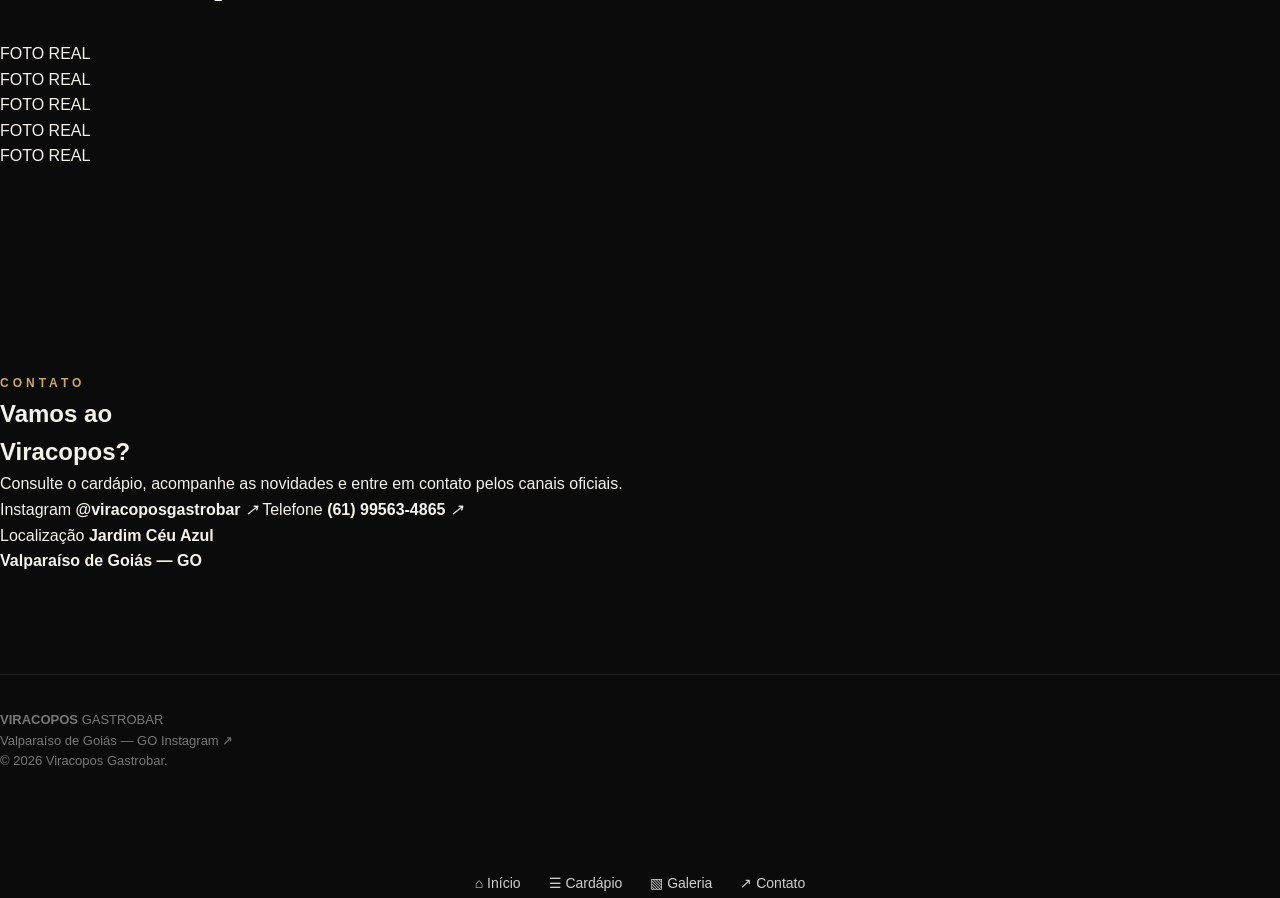
==== commit 9f67aca4: "Update index.html" ====
--- a/index.html
+++ b/index.html
@@ -4,624 +4,792 @@
   <meta charset="UTF-8">
   <meta name="viewport" content="width=device-width, initial-scale=1.0">
 
-  <title>Viracopos Gastrobar | Valparaíso de Goiás</title>
+  <title>Viracopos Gastrobar</title>
 
   <meta
     name="description"
-    content="Viracopos Gastrobar — gastronomia, drinks, música e experiências em Valparaíso de Goiás."
+    content="Viracopos Gastrobar — cardápio, experiência, galeria e contato."
   >
 
-  <link rel="stylesheet" href="./style.css">
+  <link rel="stylesheet" href="style.css">
 </head>
 
 <body>
 
-<header class="site-header">
-  <div class="container header-inner">
-
-    <a href="#inicio" class="logo">
-      VIRACOPOS
-      <span>GASTROBAR</span>
-    </a>
-
-    <nav class="desktop-nav">
-      <a href="#inicio">Início</a>
-      <a href="#experiencias">Experiências</a>
-      <a href="#cardapio">Cardápio</a>
-      <a href="#eventos">Eventos</a>
-      <a href="#contato">Contato</a>
-    </nav>
-
-    <a href="#cardapio" class="header-button">
-      Ver cardápio
-    </a>
-
-  </div>
-</header>
-
-
-<main>
-
-  <!-- HERO -->
-
-  <section class="hero" id="inicio">
-
-    <div class="hero-overlay"></div>
-
-    <div class="container hero-content">
-
-      <p class="eyebrow">GASTROBAR • VALPARAÍSO DE GOIÁS</p>
-
-      <h1>
-        Sabor que vira
-        <span>experiência.</span>
-      </h1>
-
-      <p class="hero-text">
-        Gastronomia, drinks, música e bons momentos em um só lugar.
-      </p>
-
-      <div class="hero-buttons">
-        <a href="#cardapio" class="button button-primary">
-          Explorar cardápio
-        </a>
-
-        <a href="#contato" class="button button-secondary">
-          Conheça o Viracopos
-        </a>
-      </div>
+  <!-- ================= HEADER ================= -->
+
+  <header class="header">
+
+    <div class="header-inner">
+
+      <a href="#inicio" class="logo">
+        <span>VIRACOPOS</span>
+        <small>GASTROBAR</small>
+      </a>
+
+      <nav class="desktop-nav">
+        <a href="#inicio">Início</a>
+        <a href="#cardapio">Cardápio</a>
+        <a href="#experiencia">Experiência</a>
+        <a href="#galeria">Galeria</a>
+        <a href="#contato">Contato</a>
+      </nav>
+
+      <a href="#cardapio" class="header-button">
+        Ver cardápio
+      </a>
 
     </div>
 
-  </section>
-
-
-  <!-- EXPERIÊNCIAS -->
-
-  <section class="section" id="experiencias">
-
-    <div class="container">
-
-      <div class="section-title">
-        <p class="eyebrow">UMA EXPERIÊNCIA COMPLETA</p>
-
-        <h2>
-          Mais que um restaurante.
-        </h2>
+  </header>
+
+
+  <main>
+
+    <!-- ================= HERO ================= -->
+
+    <section id="inicio" class="hero">
+
+      <div class="hero-background">
+
+        <!-- FOTO REAL SERÁ COLOCADA AQUI DEPOIS -->
+
+        <div class="hero-photo-placeholder">
+          <span>FOTO REAL DO VIRACOPOS</span>
+          <small>Imagem do Instagram será adicionada aqui</small>
+        </div>
+
+      </div>
+
+      <div class="hero-overlay"></div>
+
+      <div class="hero-content">
+
+        <span class="eyebrow">
+          VIRACOPOS GASTROBAR
+        </span>
+
+        <h1>
+          Uma experiência<br>
+          para aproveitar.
+        </h1>
 
         <p>
-          Um ambiente para comer bem, brindar, encontrar pessoas
-          e aproveitar cada momento.
+          Cardápio, ambiente e momentos do Viracopos,
+          apresentados em um só lugar.
         </p>
-      </div>
-
-
-      <div class="experience-grid">
-
-        <article class="experience-card">
-          <div class="card-number">01</div>
-          <h3>Gastronomia</h3>
-          <p>
-            Petiscos, pratos para compartilhar, executivos,
-            sobremesas e opções para todos os momentos.
-          </p>
-        </article>
-
-
-        <article class="experience-card">
-          <div class="card-number">02</div>
-          <h3>Drinks &amp; Bar</h3>
-          <p>
-            Drinks, cervejas, destilados e combinações
-            para acompanhar sua experiência.
-          </p>
-        </article>
-
-
-        <article class="experience-card">
-          <div class="card-number">03</div>
-          <h3>Eventos</h3>
-          <p>
-            Música, encontros e momentos especiais
-            para aproveitar com amigos.
-          </p>
-        </article>
-
-      </div>
-
-    </div>
-
-  </section>
-
-
-  <!-- CARDÁPIO -->
-
-  <section class="section menu-section" id="cardapio">
-
-    <div class="container">
-
-      <div class="section-title">
-
-        <p class="eyebrow">NOSSO CARDÁPIO</p>
-
-        <h2>
-          Escolha seu próximo sabor.
-        </h2>
-
-        <p>
-          Encontre rapidamente seu prato, bebida ou drink favorito.
-        </p>
-
-      </div>
-
-
-      <div class="menu-search">
-
-        <input
-          type="search"
-          id="menuSearch"
-          placeholder="Buscar no cardápio..."
-          autocomplete="off"
-        >
-
-      </div>
-
-
-      <div class="categories" id="categories">
-
-        <button class="category active" data-category="petiscos">
-          Petiscar
-        </button>
-
-        <button class="category" data-category="pratos">
-          Pratos
-        </button>
-
-        <button class="category" data-category="executivos">
-          Executivos
-        </button>
-
-        <button class="category" data-category="acompanhamentos">
-          Acompanhamentos
-        </button>
-
-        <button class="category" data-category="bebidas">
-          Bebidas
-        </button>
-
-        <button class="category" data-category="drinks">
-          Drinks
-        </button>
-
-        <button class="category" data-category="sobremesas">
-          Sobremesas
-        </button>
-
-        <button class="category" data-category="combos">
-          Combos
-        </button>
-
-      </div>
-
-
-      <!-- PETISCOS -->
-
-      <div class="menu-category active-category" data-menu="petiscos">
-
-        <div class="menu-heading">
-          <span>01</span>
-          <h3>Para petiscar</h3>
-        </div>
-
-        <div class="menu-grid">
-
-          <article class="menu-item">
-            <div>
-              <h4>Petiscos da casa</h4>
-              <p>Opções selecionadas para compartilhar.</p>
-            </div>
-            <strong>Consulte</strong>
-          </article>
-
-          <article class="menu-item">
-            <div>
-              <h4>Porções</h4>
-              <p>Porções preparadas para acompanhar sua mesa.</p>
-            </div>
-            <strong>Consulte</strong>
-          </article>
-
-          <article class="menu-item">
-            <div>
-              <h4>Entradas</h4>
-              <p>Comece sua experiência com uma boa entrada.</p>
-            </div>
-            <strong>Consulte</strong>
-          </article>
-
-          <article class="menu-item">
-            <div>
-              <h4>Petiscos especiais</h4>
-              <p>Sabores especiais para dividir com a galera.</p>
-            </div>
-            <strong>Consulte</strong>
-          </article>
-
-        </div>
-
-      </div>
-
-
-      <!-- PRATOS -->
-
-      <div class="menu-category" data-menu="pratos">
-
-        <div class="menu-heading">
-          <span>02</span>
-          <h3>Pratos</h3>
-        </div>
-
-        <div class="menu-grid">
-
-          <article class="menu-item">
-            <div>
-              <h4>Pratos para 2 pessoas</h4>
-              <p>Opções completas para compartilhar.</p>
-            </div>
-            <strong>Consulte</strong>
-          </article>
-
-          <article class="menu-item">
-            <div>
-              <h4>Pratos da casa</h4>
-              <p>Receitas especiais do Viracopos.</p>
-            </div>
-            <strong>Consulte</strong>
-          </article>
-
-        </div>
-
-      </div>
-
-
-      <!-- EXECUTIVOS -->
-
-      <div class="menu-category" data-menu="executivos">
-
-        <div class="menu-heading">
-          <span>03</span>
-          <h3>Pratos executivos</h3>
-        </div>
-
-        <div class="menu-grid">
-
-          <article class="menu-item">
-            <div>
-              <h4>Executivos</h4>
-              <p>Opções completas para o almoço.</p>
-            </div>
-            <strong>Consulte</strong>
-          </article>
-
-          <article class="menu-item">
-            <div>
-              <h4>Executivos especiais</h4>
-              <p>Pratos selecionados da casa.</p>
-            </div>
-            <strong>Consulte</strong>
-          </article>
-
-        </div>
-
-      </div>
-
-
-      <!-- ACOMPANHAMENTOS -->
-
-      <div class="menu-category" data-menu="acompanhamentos">
-
-        <div class="menu-heading">
-          <span>04</span>
-          <h3>Acompanhamentos</h3>
-        </div>
-
-        <div class="menu-grid">
-
-          <article class="menu-item">
-            <div>
-              <h4>Acompanhamentos</h4>
-              <p>Escolha o acompanhamento perfeito.</p>
-            </div>
-            <strong>Consulte</strong>
-          </article>
-
-        </div>
-
-      </div>
-
-
-      <!-- BEBIDAS -->
-
-      <div class="menu-category" data-menu="bebidas">
-
-        <div class="menu-heading">
-          <span>05</span>
-          <h3>Bebidas</h3>
-        </div>
-
-        <div class="menu-grid">
-
-          <article class="menu-item">
-            <div>
-              <h4>Bebidas não alcoólicas</h4>
-              <p>Refrigerantes e outras opções.</p>
-            </div>
-            <strong>Consulte</strong>
-          </article>
-
-          <article class="menu-item">
-            <div>
-              <h4>Sucos e polpas</h4>
-              <p>Opções refrescantes para acompanhar sua refeição.</p>
-            </div>
-            <strong>Consulte</strong>
-          </article>
-
-          <article class="menu-item">
-            <div>
-              <h4>Cervejas</h4>
-              <p>Cervejas 600ml, long neck e latas.</p>
-            </div>
-            <strong>Consulte</strong>
-          </article>
-
-          <article class="menu-item">
-            <div>
-              <h4>Destilados e vinhos</h4>
-              <p>Opções selecionadas para o bar.</p>
-            </div>
-            <strong>Consulte</strong>
-          </article>
-
-        </div>
-
-      </div>
-
-
-      <!-- DRINKS -->
-
-      <div class="menu-category" data-menu="drinks">
-
-        <div class="menu-heading">
-          <span>06</span>
-          <h3>Drinks &amp; coquetéis</h3>
-        </div>
-
-        <div class="menu-grid">
-
-          <article class="menu-item">
-            <div>
-              <h4>Drinks da casa</h4>
-              <p>Coquetéis preparados pelo bar.</p>
-            </div>
-            <strong>Consulte</strong>
-          </article>
-
-          <article class="menu-item">
-            <div>
-              <h4>Coquetéis</h4>
-              <p>Clássicos e combinações especiais.</p>
-            </div>
-            <strong>Consulte</strong>
-          </article>
-
-        </div>
-
-      </div>
-
-
-      <!-- SOBREMESAS -->
-
-      <div class="menu-category" data-menu="sobremesas">
-
-        <div class="menu-heading">
-          <span>07</span>
-          <h3>Sobremesas</h3>
-        </div>
-
-        <div class="menu-grid">
-
-          <article class="menu-item">
-            <div>
-              <h4>Sobremesas</h4>
-              <p>Finalize sua experiência com algo especial.</p>
-            </div>
-            <strong>Consulte</strong>
-          </article>
-
-        </div>
-
-      </div>
-
-
-      <!-- COMBOS -->
-
-      <div class="menu-category" data-menu="combos">
-
-        <div class="menu-heading">
-          <span>08</span>
-          <h3>Combos</h3>
-        </div>
-
-        <div class="menu-grid">
-
-          <article class="menu-item">
-            <div>
-              <h4>Combos da casa</h4>
-              <p>Combinações especiais do Viracopos.</p>
-            </div>
-            <strong>Consulte</strong>
-          </article>
-
-        </div>
-
-      </div>
-
-    </div>
-
-  </section>
-
-
-  <!-- EVENTOS -->
-
-  <section class="section" id="eventos">
-
-    <div class="container">
-
-      <div class="event-layout">
-
-        <div class="section-title">
-
-          <p class="eyebrow">VIVA O MOMENTO</p>
-
-          <h2>
-            Eventos e noites especiais.
-          </h2>
-
-          <p>
-            Acompanhe a programação e as novidades
-            diretamente pelo Instagram.
-          </p>
+
+        <div class="hero-actions">
+
+          <a href="#cardapio" class="button button-primary">
+            Explorar cardápio
+          </a>
 
           <a
             href="https://www.instagram.com/viracoposgastrobar/"
             target="_blank"
             rel="noopener"
-            class="button button-primary"
+            class="button button-secondary"
           >
-            Ver Instagram
+            Instagram
           </a>
 
         </div>
 
-
-        <div class="event-highlight">
-
-          <span>VIRACOPOS</span>
-
-          <strong>
-            Boa comida.<br>
-            Bons drinks.<br>
-            Bons momentos.
-          </strong>
-
-        </div>
-
-      </div>
-
-    </div>
-
-  </section>
-
-
-  <!-- CONTATO -->
-
-  <section class="section contact-section" id="contato">
-
-    <div class="container">
-
-      <div class="section-title">
-
-        <p class="eyebrow">FALE CONOSCO</p>
+      </div>
+
+      <div class="hero-scroll">
+        <span>Role para explorar</span>
+        <i></i>
+      </div>
+
+    </section>
+
+
+    <!-- ================= INTRO ================= -->
+
+    <section class="intro section">
+
+      <div class="intro-label">
+        VIRACOPOS
+      </div>
+
+      <div class="intro-content">
 
         <h2>
-          Venha conhecer o Viracopos.
+          O que você procura<br>
+          está aqui.
         </h2>
 
-      </div>
-
-
-      <div class="contact-grid">
+        <p>
+          Explore o cardápio, conheça o ambiente e encontre
+          os canais oficiais do Viracopos Gastrobar.
+        </p>
+
+      </div>
+
+    </section>
+
+
+    <!-- ================= EXPERIÊNCIA ================= -->
+
+    <section id="experiencia" class="experience section">
+
+      <div class="section-heading">
+
+        <span class="eyebrow">
+          EXPERIÊNCIA
+        </span>
+
+        <h2>
+          Feito para ficar.
+        </h2>
+
+      </div>
+
+
+      <div class="experience-grid">
+
+        <article class="experience-card large">
+
+          <div class="experience-placeholder">
+            <span>FOTO REAL</span>
+          </div>
+
+          <div class="experience-content">
+
+            <span>01</span>
+
+            <h3>
+              Ambiente
+            </h3>
+
+            <p>
+              Um espaço preparado para receber
+              seus momentos no Viracopos.
+            </p>
+
+          </div>
+
+        </article>
+
+
+        <article class="experience-card">
+
+          <div class="experience-placeholder">
+            <span>FOTO REAL</span>
+          </div>
+
+          <div class="experience-content">
+
+            <span>02</span>
+
+            <h3>
+              Gastronomia
+            </h3>
+
+            <p>
+              Consulte o cardápio completo e
+              escolha o que combina com você.
+            </p>
+
+          </div>
+
+        </article>
+
+
+        <article class="experience-card">
+
+          <div class="experience-placeholder">
+            <span>FOTO REAL</span>
+          </div>
+
+          <div class="experience-content">
+
+            <span>03</span>
+
+            <h3>
+              Momentos
+            </h3>
+
+            <p>
+              Um espaço para comer, beber
+              e aproveitar.
+            </p>
+
+          </div>
+
+        </article>
+
+      </div>
+
+    </section>
+
+
+    <!-- ================= CARDÁPIO ================= -->
+
+    <section id="cardapio" class="menu section">
+
+      <div class="menu-top">
+
+        <div class="section-heading">
+
+          <span class="eyebrow">
+            CARDÁPIO
+          </span>
+
+          <h2>
+            Escolha o seu.
+          </h2>
+
+        </div>
+
+
+        <div class="menu-search">
+
+          <span>⌕</span>
+
+          <input
+            type="text"
+            id="menuSearch"
+            placeholder="Buscar no cardápio..."
+          >
+
+        </div>
+
+      </div>
+
+
+      <!-- CATEGORIAS -->
+
+      <div class="menu-categories" id="menuCategories">
+
+        <button
+          class="category active"
+          data-category="petiscos"
+        >
+          Para petiscar
+        </button>
+
+        <button
+          class="category"
+          data-category="kids"
+        >
+          Kids
+        </button>
+
+        <button
+          class="category"
+          data-category="pratos"
+        >
+          Pratos
+        </button>
+
+        <button
+          class="category"
+          data-category="executivos"
+        >
+          Executivos
+        </button>
+
+        <button
+          class="category"
+          data-category="acompanhamentos"
+        >
+          Acompanhamentos
+        </button>
+
+        <button
+          class="category"
+          data-category="sobremesas"
+        >
+          Sobremesas
+        </button>
+
+        <button
+          class="category"
+          data-category="bebidas"
+        >
+          Bebidas
+        </button>
+
+        <button
+          class="category"
+          data-category="drinks"
+        >
+          Drinks
+        </button>
+
+      </div>
+
+
+      <!-- ITENS -->
+
+      <div class="menu-content">
+
+
+        <!-- PETISCOS -->
+
+        <div
+          class="menu-category active-category"
+          data-menu="petiscos"
+        >
+
+          <div class="menu-category-title">
+
+            <span>01</span>
+
+            <h3>
+              Para petiscar
+            </h3>
+
+          </div>
+
+          <div class="menu-grid">
+
+            <article class="menu-item">
+
+              <div>
+                <h4>Item do cardápio</h4>
+                <p>Descrição real será adicionada.</p>
+              </div>
+
+              <strong>—</strong>
+
+            </article>
+
+
+            <article class="menu-item">
+
+              <div>
+                <h4>Item do cardápio</h4>
+                <p>Descrição real será adicionada.</p>
+              </div>
+
+              <strong>—</strong>
+
+            </article>
+
+
+            <article class="menu-item">
+
+              <div>
+                <h4>Item do cardápio</h4>
+                <p>Descrição real será adicionada.</p>
+              </div>
+
+              <strong>—</strong>
+
+            </article>
+
+
+            <article class="menu-item">
+
+              <div>
+                <h4>Item do cardápio</h4>
+                <p>Descrição real será adicionada.</p>
+              </div>
+
+              <strong>—</strong>
+
+            </article>
+
+          </div>
+
+        </div>
+
+
+        <!-- KIDS -->
+
+        <div
+          class="menu-category"
+          data-menu="kids"
+        >
+
+          <div class="menu-category-title">
+
+            <span>02</span>
+
+            <h3>Pratos Kids</h3>
+
+          </div>
+
+          <div class="menu-grid">
+
+            <article class="menu-item">
+              <div>
+                <h4>Itens do cardápio</h4>
+                <p>Conteúdo real será adicionado.</p>
+              </div>
+              <strong>—</strong>
+            </article>
+
+          </div>
+
+        </div>
+
+
+        <!-- PRATOS -->
+
+        <div
+          class="menu-category"
+          data-menu="pratos"
+        >
+
+          <div class="menu-category-title">
+
+            <span>03</span>
+
+            <h3>Pratos</h3>
+
+          </div>
+
+          <div class="menu-grid">
+
+            <article class="menu-item">
+              <div>
+                <h4>Itens do cardápio</h4>
+                <p>Conteúdo real será adicionado.</p>
+              </div>
+              <strong>—</strong>
+            </article>
+
+          </div>
+
+        </div>
+
+
+        <!-- EXECUTIVOS -->
+
+        <div
+          class="menu-category"
+          data-menu="executivos"
+        >
+
+          <div class="menu-category-title">
+
+            <span>04</span>
+
+            <h3>Pratos Executivos</h3>
+
+          </div>
+
+          <div class="menu-grid">
+
+            <article class="menu-item">
+              <div>
+                <h4>Itens do cardápio</h4>
+                <p>Conteúdo real será adicionado.</p>
+              </div>
+              <strong>—</strong>
+            </article>
+
+          </div>
+
+        </div>
+
+
+        <!-- ACOMPANHAMENTOS -->
+
+        <div
+          class="menu-category"
+          data-menu="acompanhamentos"
+        >
+
+          <div class="menu-category-title">
+
+            <span>05</span>
+
+            <h3>Acompanhamentos</h3>
+
+          </div>
+
+          <div class="menu-grid">
+
+            <article class="menu-item">
+              <div>
+                <h4>Itens do cardápio</h4>
+                <p>Conteúdo real será adicionado.</p>
+              </div>
+              <strong>—</strong>
+            </article>
+
+          </div>
+
+        </div>
+
+
+        <!-- SOBREMESAS -->
+
+        <div
+          class="menu-category"
+          data-menu="sobremesas"
+        >
+
+          <div class="menu-category-title">
+
+            <span>06</span>
+
+            <h3>Sobremesas</h3>
+
+          </div>
+
+          <div class="menu-grid">
+
+            <article class="menu-item">
+              <div>
+                <h4>Itens do cardápio</h4>
+                <p>Conteúdo real será adicionado.</p>
+              </div>
+              <strong>—</strong>
+            </article>
+
+          </div>
+
+        </div>
+
+
+        <!-- BEBIDAS -->
+
+        <div
+          class="menu-category"
+          data-menu="bebidas"
+        >
+
+          <div class="menu-category-title">
+
+            <span>07</span>
+
+            <h3>Bebidas</h3>
+
+          </div>
+
+          <div class="menu-grid">
+
+            <article class="menu-item">
+              <div>
+                <h4>Itens do cardápio</h4>
+                <p>Conteúdo real será adicionado.</p>
+              </div>
+              <strong>—</strong>
+            </article>
+
+          </div>
+
+        </div>
+
+
+        <!-- DRINKS -->
+
+        <div
+          class="menu-category"
+          data-menu="drinks"
+        >
+
+          <div class="menu-category-title">
+
+            <span>08</span>
+
+            <h3>Drinks</h3>
+
+          </div>
+
+          <div class="menu-grid">
+
+            <article class="menu-item">
+              <div>
+                <h4>Itens do cardápio</h4>
+                <p>Conteúdo real será adicionado.</p>
+              </div>
+              <strong>—</strong>
+            </article>
+
+          </div>
+
+        </div>
+
+      </div>
+
+    </section>
+
+
+    <!-- ================= GALERIA ================= -->
+
+    <section id="galeria" class="gallery section">
+
+      <div class="section-heading">
+
+        <span class="eyebrow">
+          GALERIA
+        </span>
+
+        <h2>
+          O Viracopos<br>
+          visto de perto.
+        </h2>
+
+      </div>
+
+
+      <div class="gallery-grid">
+
+        <div class="gallery-photo gallery-large">
+          <span>FOTO REAL</span>
+        </div>
+
+        <div class="gallery-photo">
+          <span>FOTO REAL</span>
+        </div>
+
+        <div class="gallery-photo">
+          <span>FOTO REAL</span>
+        </div>
+
+        <div class="gallery-photo">
+          <span>FOTO REAL</span>
+        </div>
+
+        <div class="gallery-photo gallery-wide">
+          <span>FOTO REAL</span>
+        </div>
+
+      </div>
+
+    </section>
+
+
+    <!-- ================= CONTATO ================= -->
+
+    <section id="contato" class="contact section">
+
+      <div class="contact-content">
+
+        <span class="eyebrow">
+          CONTATO
+        </span>
+
+        <h2>
+          Vamos ao<br>
+          Viracopos?
+        </h2>
+
+        <p>
+          Consulte o cardápio, acompanhe as novidades
+          e entre em contato pelos canais oficiais.
+        </p>
+
+      </div>
+
+
+      <div class="contact-links">
 
         <a
           href="https://www.instagram.com/viracoposgastrobar/"
           target="_blank"
           rel="noopener"
-          class="contact-card"
         >
           <span>Instagram</span>
           <strong>@viracoposgastrobar</strong>
+          <i>↗</i>
         </a>
 
 
-        <a
-          href="tel:+5561995634865"
-          class="contact-card"
-        >
+        <a href="tel:+5561995634865">
+
           <span>Telefone</span>
-          <strong>(61) 99563-4865</strong>
+
+          <strong>
+            (61) 99563-4865
+          </strong>
+
+          <i>↗</i>
+
         </a>
 
 
-        <div class="contact-card">
+        <div class="contact-location">
+
           <span>Localização</span>
-          <strong>Valparaíso de Goiás — GO</strong>
-        </div>
-
-      </div>
+
+          <strong>
+            Jardim Céu Azul<br>
+            Valparaíso de Goiás — GO
+          </strong>
+
+        </div>
+
+      </div>
+
+    </section>
+
+  </main>
+
+
+  <!-- ================= FOOTER ================= -->
+
+  <footer class="footer">
+
+    <div class="footer-logo">
+
+      <strong>VIRACOPOS</strong>
+
+      <span>GASTROBAR</span>
 
     </div>
 
-  </section>
-
-</main>
-
-
-<footer>
-
-  <div class="container footer-inner">
-
-    <div>
-      <strong>VIRACOPOS GASTROBAR</strong>
-      <p>Valparaíso de Goiás — GO</p>
+
+    <div class="footer-info">
+
+      <span>
+        Valparaíso de Goiás — GO
+      </span>
+
+      <a
+        href="https://www.instagram.com/viracoposgastrobar/"
+        target="_blank"
+        rel="noopener"
+      >
+        Instagram ↗
+      </a>
+
     </div>
 
+
     <p>
-      © 2026 Viracopos Gastrobar
+      © 2026 Viracopos Gastrobar.
     </p>
 
-  </div>
-
-  <div class="container legal">
-    A venda de bebidas alcoólicas para menores de 18 anos é proibida.
-  </div>
-
-</footer>
-
-
-<!-- BARRA MOBILE -->
-
-<div class="mobile-bar">
-
-  <a href="#inicio">
-    <span>⌂</span>
-    Início
-  </a>
-
-  <a href="#cardapio">
-    <span>☰</span>
-    Cardápio
-  </a>
-
-  <a href="#contato">
-    <span>●</span>
-    Contato
-  </a>
-
-</div>
-
-
-<script src="./script.js"></script>
+  </footer>
+
+
+  <!-- ================= MOBILE NAV ================= -->
+
+  <nav class="mobile-nav">
+
+    <a href="#inicio">
+      <span>⌂</span>
+      Início
+    </a>
+
+    <a href="#cardapio">
+      <span>☰</span>
+      Cardápio
+    </a>
+
+    <a href="#galeria">
+      <span>▧</span>
+      Galeria
+    </a>
+
+    <a href="#contato">
+      <span>↗</span>
+      Contato
+    </a>
+
+  </nav>
+
+
+  <script src="script.js"></script>
 
 </body>
 </html>
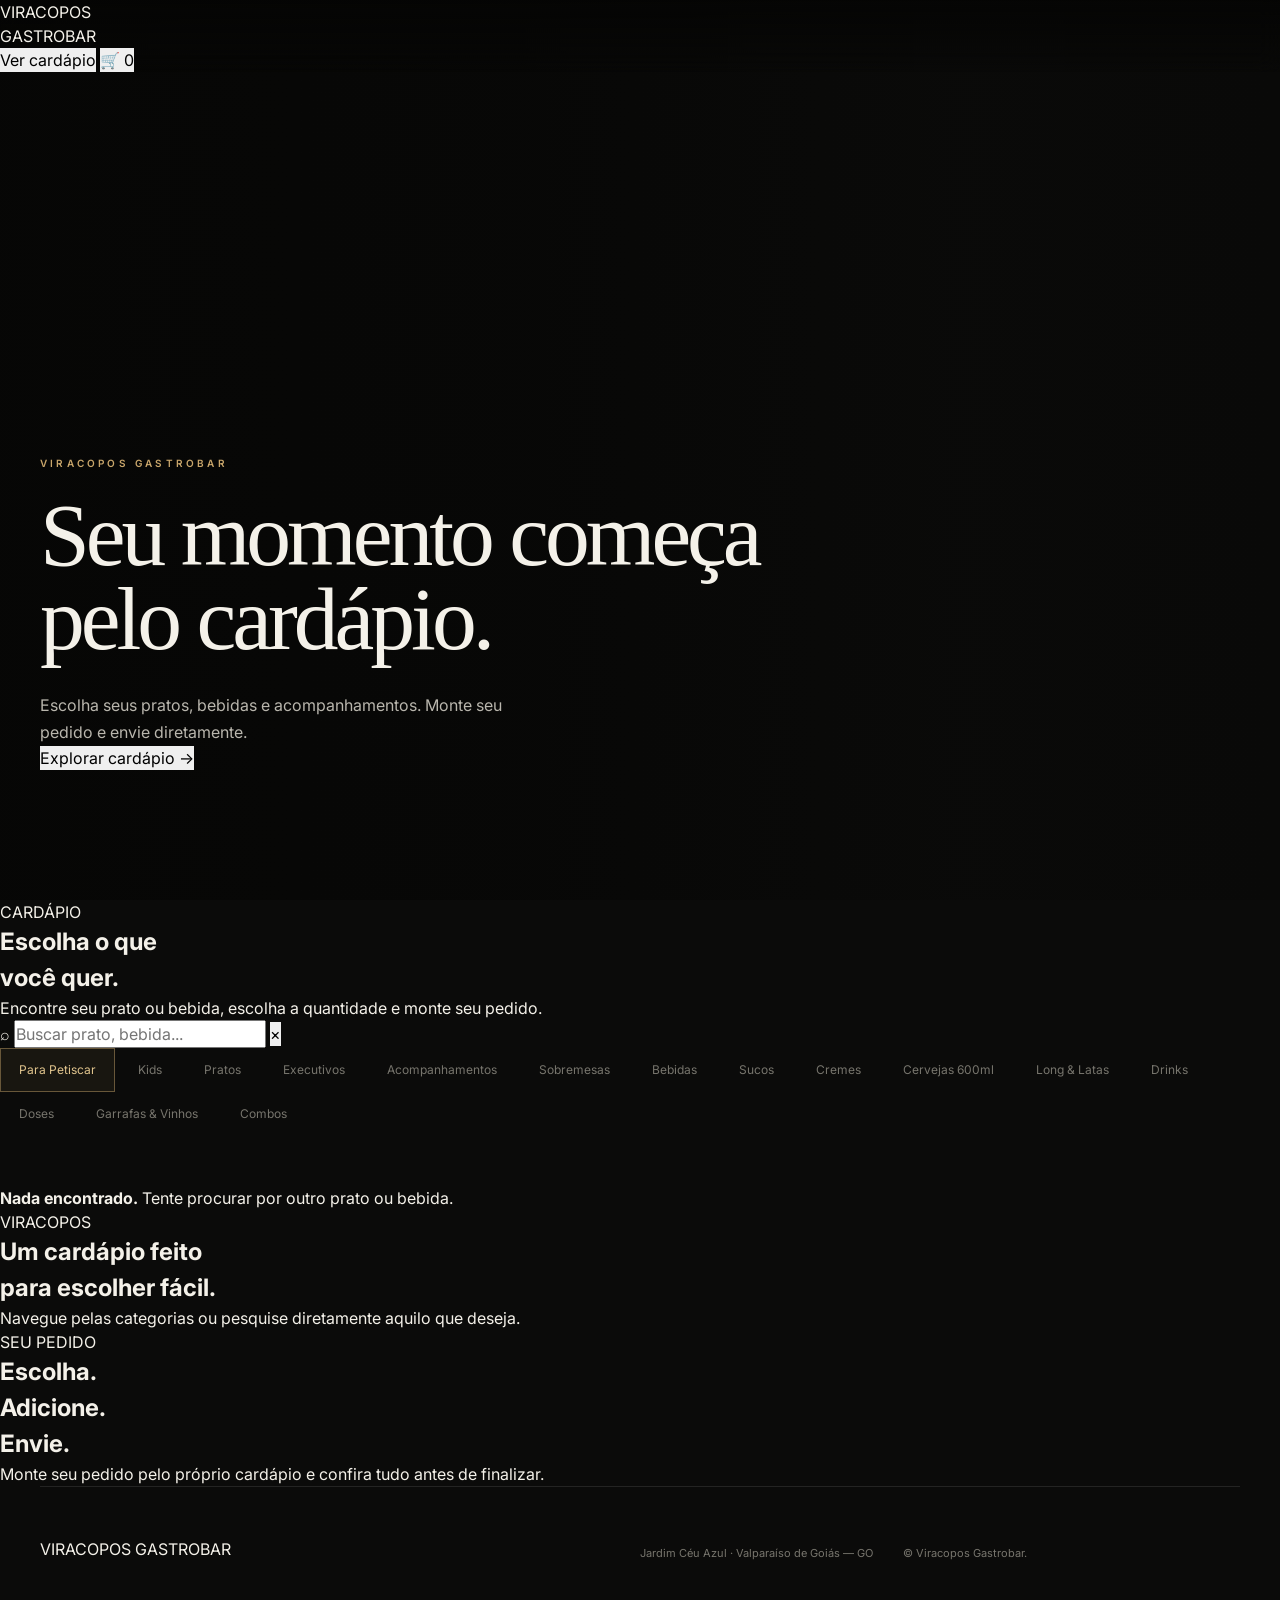
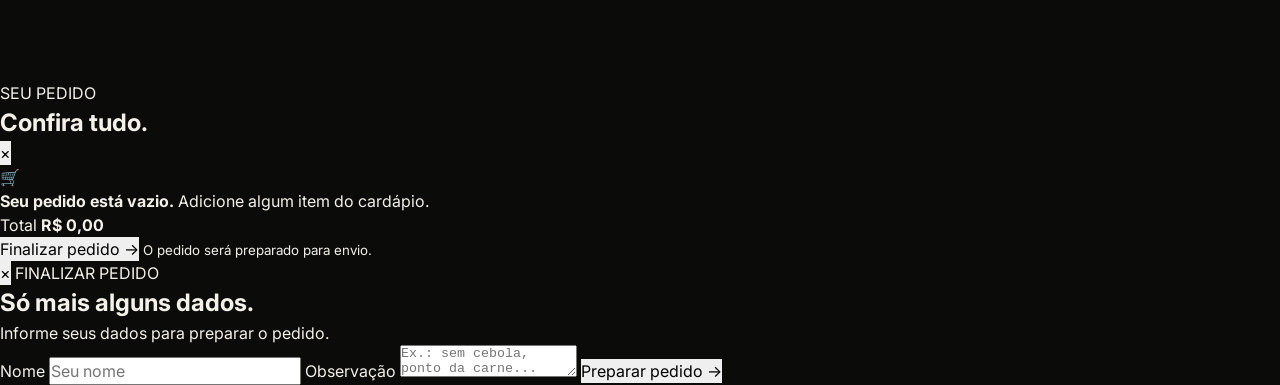
==== commit d2f11d6d: "Update index.html" ====
--- a/index.html
+++ b/index.html
@@ -2,13 +2,25 @@
 <html lang="pt-BR">
 <head>
   <meta charset="UTF-8">
-  <meta name="viewport" content="width=device-width, initial-scale=1.0">
-
-  <title>Viracopos Gastrobar</title>
+
+  <meta
+    name="viewport"
+    content="width=device-width, initial-scale=1.0"
+  >
 
   <meta
     name="description"
-    content="Viracopos Gastrobar — cardápio, experiência, galeria e contato."
+    content="Cardápio digital do Viracopos Gastrobar."
+  >
+
+  <title>Viracopos Gastrobar | Cardápio</title>
+
+  <link rel="preconnect" href="https://fonts.googleapis.com">
+  <link rel="preconnect" href="https://fonts.gstatic.com" crossorigin>
+
+  <link
+    href="https://fonts.googleapis.com/css2?family=Inter:wght@400;500;600;700;800&family=Playfair+Display:wght@600;700&display=swap"
+    rel="stylesheet"
   >
 
   <link rel="stylesheet" href="style.css">
@@ -16,50 +28,46 @@
 
 <body>
 
-  <!-- ================= HEADER ================= -->
+  <!-- HEADER -->
 
   <header class="header">
 
-    <div class="header-inner">
-
-      <a href="#inicio" class="logo">
-        <span>VIRACOPOS</span>
-        <small>GASTROBAR</small>
-      </a>
-
-      <nav class="desktop-nav">
-        <a href="#inicio">Início</a>
-        <a href="#cardapio">Cardápio</a>
-        <a href="#experiencia">Experiência</a>
-        <a href="#galeria">Galeria</a>
-        <a href="#contato">Contato</a>
-      </nav>
-
-      <a href="#cardapio" class="header-button">
-        Ver cardápio
-      </a>
+    <div class="brand">
+
+      <div class="brand-name">
+        VIRACOPOS
+      </div>
+
+      <div class="brand-subtitle">
+        GASTROBAR
+      </div>
 
     </div>
 
+    <button
+      class="menu-open-button"
+      id="openMenuButton"
+    >
+      Ver cardápio
+    </button>
+
+    <button
+      class="cart-button"
+      id="cartButton"
+      aria-label="Abrir pedido"
+    >
+      <span class="cart-icon">🛒</span>
+      <span class="cart-count" id="cartCount">0</span>
+    </button>
+
   </header>
 
 
+  <!-- HERO -->
+
   <main>
 
-    <!-- ================= HERO ================= -->
-
-    <section id="inicio" class="hero">
-
-      <div class="hero-background">
-
-        <!-- FOTO REAL SERÁ COLOCADA AQUI DEPOIS -->
-
-        <div class="hero-photo-placeholder">
-          <span>FOTO REAL DO VIRACOPOS</span>
-          <small>Imagem do Instagram será adicionada aqui</small>
-        </div>
-
-      </div>
+    <section class="hero">
 
       <div class="hero-overlay"></div>
 
@@ -70,205 +78,96 @@
         </span>
 
         <h1>
-          Uma experiência<br>
-          para aproveitar.
+          Seu momento começa<br>
+          pelo cardápio.
         </h1>
 
         <p>
-          Cardápio, ambiente e momentos do Viracopos,
-          apresentados em um só lugar.
+          Escolha seus pratos, bebidas e acompanhamentos.
+          Monte seu pedido e envie diretamente.
         </p>
 
-        <div class="hero-actions">
-
-          <a href="#cardapio" class="button button-primary">
-            Explorar cardápio
-          </a>
-
-          <a
-            href="https://www.instagram.com/viracoposgastrobar/"
-            target="_blank"
-            rel="noopener"
-            class="button button-secondary"
-          >
-            Instagram
-          </a>
-
-        </div>
-
-      </div>
-
-      <div class="hero-scroll">
-        <span>Role para explorar</span>
-        <i></i>
+        <button
+          class="hero-button"
+          id="heroMenuButton"
+        >
+          Explorar cardápio
+          <span>→</span>
+        </button>
+
       </div>
 
     </section>
 
 
-    <!-- ================= INTRO ================= -->
-
-    <section class="intro section">
-
-      <div class="intro-label">
-        VIRACOPOS
-      </div>
-
-      <div class="intro-content">
-
-        <h2>
-          O que você procura<br>
-          está aqui.
-        </h2>
-
-        <p>
-          Explore o cardápio, conheça o ambiente e encontre
-          os canais oficiais do Viracopos Gastrobar.
-        </p>
-
-      </div>
-
-    </section>
-
-
-    <!-- ================= EXPERIÊNCIA ================= -->
-
-    <section id="experiencia" class="experience section">
-
-      <div class="section-heading">
-
-        <span class="eyebrow">
-          EXPERIÊNCIA
-        </span>
-
-        <h2>
-          Feito para ficar.
-        </h2>
-
-      </div>
-
-
-      <div class="experience-grid">
-
-        <article class="experience-card large">
-
-          <div class="experience-placeholder">
-            <span>FOTO REAL</span>
-          </div>
-
-          <div class="experience-content">
-
-            <span>01</span>
-
-            <h3>
-              Ambiente
-            </h3>
-
-            <p>
-              Um espaço preparado para receber
-              seus momentos no Viracopos.
-            </p>
-
-          </div>
-
-        </article>
-
-
-        <article class="experience-card">
-
-          <div class="experience-placeholder">
-            <span>FOTO REAL</span>
-          </div>
-
-          <div class="experience-content">
-
-            <span>02</span>
-
-            <h3>
-              Gastronomia
-            </h3>
-
-            <p>
-              Consulte o cardápio completo e
-              escolha o que combina com você.
-            </p>
-
-          </div>
-
-        </article>
-
-
-        <article class="experience-card">
-
-          <div class="experience-placeholder">
-            <span>FOTO REAL</span>
-          </div>
-
-          <div class="experience-content">
-
-            <span>03</span>
-
-            <h3>
-              Momentos
-            </h3>
-
-            <p>
-              Um espaço para comer, beber
-              e aproveitar.
-            </p>
-
-          </div>
-
-        </article>
-
-      </div>
-
-    </section>
-
-
-    <!-- ================= CARDÁPIO ================= -->
-
-    <section id="cardapio" class="menu section">
-
-      <div class="menu-top">
-
-        <div class="section-heading">
-
-          <span class="eyebrow">
+    <!-- CARDÁPIO -->
+
+    <section
+      class="menu-section"
+      id="cardapio"
+    >
+
+      <div class="menu-header">
+
+        <div>
+
+          <span class="section-label">
             CARDÁPIO
           </span>
 
           <h2>
-            Escolha o seu.
+            Escolha o que<br>
+            você quer.
           </h2>
 
         </div>
 
-
-        <div class="menu-search">
-
-          <span>⌕</span>
-
-          <input
-            type="text"
-            id="menuSearch"
-            placeholder="Buscar no cardápio..."
-          >
-
-        </div>
+        <p>
+          Encontre seu prato ou bebida,
+          escolha a quantidade e monte seu pedido.
+        </p>
+
+      </div>
+
+
+      <!-- BUSCA -->
+
+      <div class="search-wrapper">
+
+        <span class="search-icon">
+          ⌕
+        </span>
+
+        <input
+          type="search"
+          id="menuSearch"
+          placeholder="Buscar prato, bebida..."
+          autocomplete="off"
+        >
+
+        <button
+          id="clearSearch"
+          class="clear-search"
+          aria-label="Limpar busca"
+        >
+          ×
+        </button>
 
       </div>
 
 
       <!-- CATEGORIAS -->
 
-      <div class="menu-categories" id="menuCategories">
+      <div
+        class="categories"
+        id="categories"
+      >
 
         <button
           class="category active"
           data-category="petiscos"
         >
-          Para petiscar
+          Para Petiscar
         </button>
 
         <button
@@ -315,478 +214,321 @@
 
         <button
           class="category"
+          data-category="sucos"
+        >
+          Sucos
+        </button>
+
+        <button
+          class="category"
+          data-category="cremes"
+        >
+          Cremes
+        </button>
+
+        <button
+          class="category"
+          data-category="cervejas600"
+        >
+          Cervejas 600ml
+        </button>
+
+        <button
+          class="category"
+          data-category="cervejaslong"
+        >
+          Long & Latas
+        </button>
+
+        <button
+          class="category"
           data-category="drinks"
         >
           Drinks
         </button>
 
-      </div>
-
-
-      <!-- ITENS -->
-
-      <div class="menu-content">
-
-
-        <!-- PETISCOS -->
-
-        <div
-          class="menu-category active-category"
-          data-menu="petiscos"
-        >
-
-          <div class="menu-category-title">
-
-            <span>01</span>
-
-            <h3>
-              Para petiscar
-            </h3>
-
-          </div>
-
-          <div class="menu-grid">
-
-            <article class="menu-item">
-
-              <div>
-                <h4>Item do cardápio</h4>
-                <p>Descrição real será adicionada.</p>
-              </div>
-
-              <strong>—</strong>
-
-            </article>
-
-
-            <article class="menu-item">
-
-              <div>
-                <h4>Item do cardápio</h4>
-                <p>Descrição real será adicionada.</p>
-              </div>
-
-              <strong>—</strong>
-
-            </article>
-
-
-            <article class="menu-item">
-
-              <div>
-                <h4>Item do cardápio</h4>
-                <p>Descrição real será adicionada.</p>
-              </div>
-
-              <strong>—</strong>
-
-            </article>
-
-
-            <article class="menu-item">
-
-              <div>
-                <h4>Item do cardápio</h4>
-                <p>Descrição real será adicionada.</p>
-              </div>
-
-              <strong>—</strong>
-
-            </article>
-
-          </div>
-
-        </div>
-
-
-        <!-- KIDS -->
-
-        <div
-          class="menu-category"
-          data-menu="kids"
-        >
-
-          <div class="menu-category-title">
-
-            <span>02</span>
-
-            <h3>Pratos Kids</h3>
-
-          </div>
-
-          <div class="menu-grid">
-
-            <article class="menu-item">
-              <div>
-                <h4>Itens do cardápio</h4>
-                <p>Conteúdo real será adicionado.</p>
-              </div>
-              <strong>—</strong>
-            </article>
-
-          </div>
-
-        </div>
-
-
-        <!-- PRATOS -->
-
-        <div
-          class="menu-category"
-          data-menu="pratos"
-        >
-
-          <div class="menu-category-title">
-
-            <span>03</span>
-
-            <h3>Pratos</h3>
-
-          </div>
-
-          <div class="menu-grid">
-
-            <article class="menu-item">
-              <div>
-                <h4>Itens do cardápio</h4>
-                <p>Conteúdo real será adicionado.</p>
-              </div>
-              <strong>—</strong>
-            </article>
-
-          </div>
-
-        </div>
-
-
-        <!-- EXECUTIVOS -->
-
-        <div
-          class="menu-category"
-          data-menu="executivos"
-        >
-
-          <div class="menu-category-title">
-
-            <span>04</span>
-
-            <h3>Pratos Executivos</h3>
-
-          </div>
-
-          <div class="menu-grid">
-
-            <article class="menu-item">
-              <div>
-                <h4>Itens do cardápio</h4>
-                <p>Conteúdo real será adicionado.</p>
-              </div>
-              <strong>—</strong>
-            </article>
-
-          </div>
-
-        </div>
-
-
-        <!-- ACOMPANHAMENTOS -->
-
-        <div
-          class="menu-category"
-          data-menu="acompanhamentos"
-        >
-
-          <div class="menu-category-title">
-
-            <span>05</span>
-
-            <h3>Acompanhamentos</h3>
-
-          </div>
-
-          <div class="menu-grid">
-
-            <article class="menu-item">
-              <div>
-                <h4>Itens do cardápio</h4>
-                <p>Conteúdo real será adicionado.</p>
-              </div>
-              <strong>—</strong>
-            </article>
-
-          </div>
-
-        </div>
-
-
-        <!-- SOBREMESAS -->
-
-        <div
-          class="menu-category"
-          data-menu="sobremesas"
-        >
-
-          <div class="menu-category-title">
-
-            <span>06</span>
-
-            <h3>Sobremesas</h3>
-
-          </div>
-
-          <div class="menu-grid">
-
-            <article class="menu-item">
-              <div>
-                <h4>Itens do cardápio</h4>
-                <p>Conteúdo real será adicionado.</p>
-              </div>
-              <strong>—</strong>
-            </article>
-
-          </div>
-
-        </div>
-
-
-        <!-- BEBIDAS -->
-
-        <div
-          class="menu-category"
-          data-menu="bebidas"
-        >
-
-          <div class="menu-category-title">
-
-            <span>07</span>
-
-            <h3>Bebidas</h3>
-
-          </div>
-
-          <div class="menu-grid">
-
-            <article class="menu-item">
-              <div>
-                <h4>Itens do cardápio</h4>
-                <p>Conteúdo real será adicionado.</p>
-              </div>
-              <strong>—</strong>
-            </article>
-
-          </div>
-
-        </div>
-
-
-        <!-- DRINKS -->
-
-        <div
-          class="menu-category"
-          data-menu="drinks"
-        >
-
-          <div class="menu-category-title">
-
-            <span>08</span>
-
-            <h3>Drinks</h3>
-
-          </div>
-
-          <div class="menu-grid">
-
-            <article class="menu-item">
-              <div>
-                <h4>Itens do cardápio</h4>
-                <p>Conteúdo real será adicionado.</p>
-              </div>
-              <strong>—</strong>
-            </article>
-
-          </div>
-
-        </div>
+        <button
+          class="category"
+          data-category="doses"
+        >
+          Doses
+        </button>
+
+        <button
+          class="category"
+          data-category="garrafas"
+        >
+          Garrafas & Vinhos
+        </button>
+
+        <button
+          class="category"
+          data-category="combos"
+        >
+          Combos
+        </button>
+
+      </div>
+
+
+      <!-- RESULTADO DA BUSCA -->
+
+      <div
+        id="searchResults"
+        class="search-results"
+      ></div>
+
+
+      <!-- CONTEÚDO DO CARDÁPIO -->
+
+      <div
+        id="menuContent"
+        class="menu-content"
+      ></div>
+
+
+      <div
+        id="noResults"
+        class="no-results hidden"
+      >
+
+        <strong>
+          Nada encontrado.
+        </strong>
+
+        <span>
+          Tente procurar por outro prato ou bebida.
+        </span>
 
       </div>
 
     </section>
 
 
-    <!-- ================= GALERIA ================= -->
-
-    <section id="galeria" class="gallery section">
-
-      <div class="section-heading">
-
-        <span class="eyebrow">
-          GALERIA
+    <!-- INFORMAÇÕES -->
+
+    <section class="info-section">
+
+      <div class="info-card">
+
+        <span class="section-label">
+          VIRACOPOS
         </span>
 
         <h2>
-          O Viracopos<br>
-          visto de perto.
+          Um cardápio feito<br>
+          para escolher fácil.
         </h2>
 
-      </div>
-
-
-      <div class="gallery-grid">
-
-        <div class="gallery-photo gallery-large">
-          <span>FOTO REAL</span>
-        </div>
-
-        <div class="gallery-photo">
-          <span>FOTO REAL</span>
-        </div>
-
-        <div class="gallery-photo">
-          <span>FOTO REAL</span>
-        </div>
-
-        <div class="gallery-photo">
-          <span>FOTO REAL</span>
-        </div>
-
-        <div class="gallery-photo gallery-wide">
-          <span>FOTO REAL</span>
-        </div>
+        <p>
+          Navegue pelas categorias ou pesquise
+          diretamente aquilo que deseja.
+        </p>
+
+      </div>
+
+      <div class="info-card">
+
+        <span class="section-label">
+          SEU PEDIDO
+        </span>
+
+        <h2>
+          Escolha.<br>
+          Adicione.<br>
+          Envie.
+        </h2>
+
+        <p>
+          Monte seu pedido pelo próprio cardápio
+          e confira tudo antes de finalizar.
+        </p>
 
       </div>
 
     </section>
 
 
-    <!-- ================= CONTATO ================= -->
-
-    <section id="contato" class="contact section">
-
-      <div class="contact-content">
-
-        <span class="eyebrow">
-          CONTATO
+    <!-- FOOTER -->
+
+    <footer class="footer">
+
+      <div class="footer-brand">
+        VIRACOPOS
+        <span>GASTROBAR</span>
+      </div>
+
+      <div class="footer-info">
+
+        <p>
+          Jardim Céu Azul · Valparaíso de Goiás — GO
+        </p>
+
+        <p>
+          © <span id="currentYear"></span>
+          Viracopos Gastrobar.
+        </p>
+
+      </div>
+
+    </footer>
+
+  </main>
+
+
+  <!-- CARRINHO / PEDIDO -->
+
+  <div
+    class="cart-overlay"
+    id="cartOverlay"
+  ></div>
+
+  <aside
+    class="cart-panel"
+    id="cartPanel"
+  >
+
+    <div class="cart-header">
+
+      <div>
+
+        <span class="section-label">
+          SEU PEDIDO
         </span>
 
         <h2>
-          Vamos ao<br>
-          Viracopos?
+          Confira tudo.
         </h2>
 
-        <p>
-          Consulte o cardápio, acompanhe as novidades
-          e entre em contato pelos canais oficiais.
-        </p>
-
-      </div>
-
-
-      <div class="contact-links">
-
-        <a
-          href="https://www.instagram.com/viracoposgastrobar/"
-          target="_blank"
-          rel="noopener"
-        >
-          <span>Instagram</span>
-          <strong>@viracoposgastrobar</strong>
-          <i>↗</i>
-        </a>
-
-
-        <a href="tel:+5561995634865">
-
-          <span>Telefone</span>
-
-          <strong>
-            (61) 99563-4865
-          </strong>
-
-          <i>↗</i>
-
-        </a>
-
-
-        <div class="contact-location">
-
-          <span>Localização</span>
-
-          <strong>
-            Jardim Céu Azul<br>
-            Valparaíso de Goiás — GO
-          </strong>
-
-        </div>
-
-      </div>
-
-    </section>
-
-  </main>
-
-
-  <!-- ================= FOOTER ================= -->
-
-  <footer class="footer">
-
-    <div class="footer-logo">
-
-      <strong>VIRACOPOS</strong>
-
-      <span>GASTROBAR</span>
+      </div>
+
+      <button
+        class="close-cart"
+        id="closeCart"
+      >
+        ×
+      </button>
 
     </div>
 
 
-    <div class="footer-info">
+    <div
+      class="cart-items"
+      id="cartItems"
+    ></div>
+
+
+    <div
+      class="cart-empty"
+      id="cartEmpty"
+    >
+
+      <div class="empty-icon">
+        🛒
+      </div>
+
+      <strong>
+        Seu pedido está vazio.
+      </strong>
 
       <span>
-        Valparaíso de Goiás — GO
+        Adicione algum item do cardápio.
       </span>
 
-      <a
-        href="https://www.instagram.com/viracoposgastrobar/"
-        target="_blank"
-        rel="noopener"
+    </div>
+
+
+    <div class="cart-footer">
+
+      <div class="cart-total">
+
+        <span>
+          Total
+        </span>
+
+        <strong id="cartTotal">
+          R$ 0,00
+        </strong>
+
+      </div>
+
+
+      <button
+        class="checkout-button"
+        id="checkoutButton"
       >
-        Instagram ↗
-      </a>
+        Finalizar pedido
+        <span>→</span>
+      </button>
+
+      <small class="checkout-note">
+        O pedido será preparado para envio.
+      </small>
 
     </div>
 
-
-    <p>
-      © 2026 Viracopos Gastrobar.
-    </p>
-
-  </footer>
-
-
-  <!-- ================= MOBILE NAV ================= -->
-
-  <nav class="mobile-nav">
-
-    <a href="#inicio">
-      <span>⌂</span>
-      Início
-    </a>
-
-    <a href="#cardapio">
-      <span>☰</span>
-      Cardápio
-    </a>
-
-    <a href="#galeria">
-      <span>▧</span>
-      Galeria
-    </a>
-
-    <a href="#contato">
-      <span>↗</span>
-      Contato
-    </a>
-
-  </nav>
+  </aside>
+
+
+  <!-- MODAL DE FINALIZAÇÃO -->
+
+  <div
+    class="checkout-modal"
+    id="checkoutModal"
+  >
+
+    <div class="checkout-box">
+
+      <button
+        class="close-checkout"
+        id="closeCheckout"
+      >
+        ×
+      </button>
+
+      <span class="section-label">
+        FINALIZAR PEDIDO
+      </span>
+
+      <h2>
+        Só mais alguns dados.
+      </h2>
+
+      <p>
+        Informe seus dados para preparar o pedido.
+      </p>
+
+
+      <label>
+        Nome
+        <input
+          type="text"
+          id="customerName"
+          placeholder="Seu nome"
+        >
+      </label>
+
+
+      <label>
+        Observação
+        <textarea
+          id="customerNote"
+          placeholder="Ex.: sem cebola, ponto da carne..."
+        ></textarea>
+      </label>
+
+
+      <button
+        class="send-order"
+        id="sendOrder"
+      >
+        Preparar pedido
+        <span>→</span>
+      </button>
+
+    </div>
+
+  </div>
 
 
   <script src="script.js"></script>
--- a/style.css
+++ b/style.css
@@ -1,15 +1,34 @@
+/* =========================================================
+   VIRACOPOS GASTROBAR
+   PREMIUM RESTAURANT EXPERIENCE
+   ========================================================= */
+
 :root {
-  --bg: #0b0b0b;
-  --surface: #121212;
-  --surface-2: #181818;
-  --gold: #c9a96a;
-  --gold-light: #e4c98d;
-  --text: #f5f2eb;
-  --muted: #a9a9a9;
-  --border: rgba(255,255,255,.09);
-  --radius: 18px;
-  --max: 1180px;
-}
+  --bg: #0b0b0a;
+  --bg-soft: #11110f;
+  --surface: #171714;
+  --surface-light: #20201c;
+
+  --text: #f4f1e9;
+  --text-soft: #b9b6ad;
+  --text-muted: #77756d;
+
+  --gold: #c9a66b;
+  --gold-light: #e1c58e;
+
+  --border: rgba(255,255,255,.10);
+
+  --max-width: 1380px;
+
+  --radius: 4px;
+
+  --ease: cubic-bezier(.22,.61,.36,1);
+}
+
+
+/* =========================================================
+   RESET
+   ========================================================= */
 
 * {
   margin: 0;
@@ -19,21 +38,26 @@
 
 html {
   scroll-behavior: smooth;
+  background: var(--bg);
 }
 
 body {
-  background:
-    radial-gradient(circle at 50% -10%, rgba(201,169,106,.12), transparent 35%),
-    var(--bg);
+  background: var(--bg);
   color: var(--text);
-  font-family: Arial, Helvetica, sans-serif;
-  line-height: 1.6;
+  font-family:
+    Inter,
+    -apple-system,
+    BlinkMacSystemFont,
+    "Segoe UI",
+    sans-serif;
+
+  line-height: 1.5;
   overflow-x: hidden;
 }
 
 img {
-  max-width: 100%;
   display: block;
+  width: 100%;
 }
 
 a {
@@ -46,314 +70,733 @@
   font: inherit;
 }
 
-/* =========================
-   CONTAINER
-========================= */
-
-.container {
-  width: min(100% - 40px, var(--max));
-  margin-inline: auto;
-}
-
-/* =========================
+button {
+  border: 0;
+  cursor: pointer;
+}
+
+
+/* =========================================================
    HEADER
-========================= */
-
-header {
-  position: sticky;
+   ========================================================= */
+
+.header {
+  position: fixed;
   top: 0;
+  left: 0;
+
+  width: 100%;
+
   z-index: 1000;
-  background: rgba(11,11,11,.88);
-  backdrop-filter: blur(18px);
-  -webkit-backdrop-filter: blur(18px);
-  border-bottom: 1px solid var(--border);
-}
-
-header .container {
-  min-height: 78px;
+
+  background:
+    linear-gradient(
+      to bottom,
+      rgba(5,5,4,.90),
+      rgba(5,5,4,.55),
+      transparent
+    );
+
+  backdrop-filter: blur(12px);
+}
+
+.header-inner {
+  width: min(
+    calc(100% - 80px),
+    var(--max-width)
+  );
+
+  min-height: 90px;
+
+  margin: auto;
+
   display: flex;
   align-items: center;
   justify-content: space-between;
-  gap: 30px;
-}
+
+  gap: 40px;
+}
+
+
+/* LOGO */
 
 .logo {
-  flex-shrink: 0;
-  font-size: 20px;
-  font-weight: 800;
-  letter-spacing: 3px;
-  color: var(--text);
+  display: flex;
+  flex-direction: column;
+
+  letter-spacing: .18em;
+
+  line-height: 1;
 }
 
 .logo span {
+  font-size: 18px;
+  font-weight: 700;
+}
+
+.logo small {
+  margin-top: 7px;
+
+  color: var(--gold);
+
+  font-size: 8px;
+
+  letter-spacing: .42em;
+}
+
+
+/* NAV */
+
+.desktop-nav {
+  display: flex;
+  align-items: center;
+
+  gap: 34px;
+
+  margin-left: auto;
+}
+
+.desktop-nav a {
+  position: relative;
+
+  color: rgba(255,255,255,.75);
+
+  font-size: 13px;
+
+  transition:
+    color .3s ease;
+}
+
+.desktop-nav a::after {
+  content: "";
+
+  position: absolute;
+
+  left: 0;
+  bottom: -8px;
+
+  width: 0;
+  height: 1px;
+
+  background: var(--gold);
+
+  transition: width .3s ease;
+}
+
+.desktop-nav a:hover {
+  color: white;
+}
+
+.desktop-nav a:hover::after {
+  width: 100%;
+}
+
+
+/* HEADER BUTTON */
+
+.header-button {
+  padding: 12px 21px;
+
+  border: 1px solid rgba(201,166,107,.55);
+
+  color: var(--gold-light);
+
+  font-size: 12px;
+
+  letter-spacing: .04em;
+
+  transition:
+    background .3s ease,
+    color .3s ease,
+    transform .3s ease;
+}
+
+.header-button:hover {
+  background: var(--gold);
+  color: #111;
+
+  transform: translateY(-2px);
+}
+
+
+/* =========================================================
+   HERO
+   ========================================================= */
+
+.hero {
+  position: relative;
+
+  min-height: 100svh;
+
+  display: flex;
+  align-items: flex-end;
+
+  overflow: hidden;
+}
+
+
+/* BACKGROUND */
+
+.hero-background {
+  position: absolute;
+
+  inset: 0;
+
+  z-index: 0;
+
+  background:
+    radial-gradient(
+      circle at 70% 40%,
+      #24231e,
+      #0b0b0a 65%
+    );
+}
+
+.hero-photo-placeholder {
+  width: 100%;
+  height: 100%;
+
+  display: flex;
+  flex-direction: column;
+
+  justify-content: center;
+  align-items: center;
+
+  text-align: center;
+
+  color: rgba(255,255,255,.30);
+
+  border: 1px dashed rgba(255,255,255,.12);
+}
+
+.hero-photo-placeholder span {
+  font-size: 12px;
+  letter-spacing: .25em;
+}
+
+.hero-photo-placeholder small {
+  margin-top: 10px;
+
+  color: rgba(255,255,255,.18);
+
+  font-size: 11px;
+}
+
+
+/* HERO OVERLAY */
+
+.hero-overlay {
+  position: absolute;
+
+  inset: 0;
+
+  z-index: 1;
+
+  background:
+    linear-gradient(
+      90deg,
+      rgba(6,6,5,.92) 0%,
+      rgba(6,6,5,.70) 42%,
+      rgba(6,6,5,.25) 75%,
+      rgba(6,6,5,.40) 100%
+    );
+
+  pointer-events: none;
+}
+
+
+/* HERO CONTENT */
+
+.hero-content {
+  position: relative;
+
+  z-index: 2;
+
+  width: min(
+    calc(100% - 80px),
+    var(--max-width)
+  );
+
+  margin: 0 auto;
+
+  padding:
+    0
+    0
+    130px;
+}
+
+.eyebrow {
   display: block;
+
+  margin-bottom: 22px;
+
   color: var(--gold);
+
   font-size: 10px;
-  letter-spacing: 5px;
-  margin-top: -3px;
-}
-
-nav {
-  display: flex;
+
+  font-weight: 600;
+
+  letter-spacing: .32em;
+}
+
+.hero h1 {
+  max-width: 800px;
+
+  font-family:
+    Georgia,
+    "Times New Roman",
+    serif;
+
+  font-size:
+    clamp(54px, 7vw, 108px);
+
+  font-weight: 400;
+
+  line-height: .94;
+
+  letter-spacing: -.045em;
+}
+
+.hero p {
+  max-width: 470px;
+
+  margin-top: 30px;
+
+  color: var(--text-soft);
+
+  font-size: 16px;
+
+  line-height: 1.7;
+}
+
+
+/* HERO BUTTONS */
+
+.hero-actions {
+  display: flex;
+
+  align-items: center;
+
+  gap: 14px;
+
+  margin-top: 38px;
+}
+
+.button {
+  display: inline-flex;
+
   align-items: center;
   justify-content: center;
-  gap: 28px;
-  flex: 1;
-}
-
-nav a {
-  color: #cfcfcf;
-  font-size: 14px;
-  transition: .25s ease;
-}
-
-nav a:hover {
-  color: var(--gold-light);
-}
-
-.header-button {
-  flex-shrink: 0;
+
+  min-height: 48px;
+
+  padding:
+    0
+    25px;
+
+  font-size: 12px;
+
+  transition:
+    transform .3s ease,
+    background .3s ease,
+    border .3s ease;
+}
+
+.button-primary {
   background: var(--gold);
+
   color: #111;
-  padding: 11px 18px;
-  border-radius: 999px;
-  font-weight: 700;
-  font-size: 13px;
-  transition: .25s ease;
-}
-
-.header-button:hover {
+}
+
+.button-primary:hover {
+  background: var(--gold-light);
+
   transform: translateY(-2px);
-  background: var(--gold-light);
-}
-
-/* =========================
-   HERO
-========================= */
-
-.hero {
+}
+
+.button-secondary {
+  border: 1px solid rgba(255,255,255,.25);
+
+  color: white;
+}
+
+.button-secondary:hover {
+  border-color: white;
+
+  transform: translateY(-2px);
+}
+
+
+/* SCROLL */
+
+.hero-scroll {
+  position: absolute;
+
+  z-index: 3;
+
+  right: 45px;
+  bottom: 50px;
+
+  display: flex;
+
+  align-items: center;
+
+  gap: 13px;
+
+  color: rgba(255,255,255,.45);
+
+  font-size: 9px;
+
+  letter-spacing: .18em;
+
+  text-transform: uppercase;
+
+  writing-mode: vertical-rl;
+}
+
+.hero-scroll i {
+  width: 1px;
+  height: 45px;
+
+  background: var(--gold);
+}
+
+
+/* =========================================================
+   GENERAL SECTIONS
+   ========================================================= */
+
+.section {
+  width: min(
+    calc(100% - 80px),
+    var(--max-width)
+  );
+
+  margin: auto;
+
+  padding:
+    150px
+    0;
+}
+
+.section-heading h2 {
+  max-width: 750px;
+
+  font-family:
+    Georgia,
+    "Times New Roman",
+    serif;
+
+  font-size:
+    clamp(48px, 6vw, 82px);
+
+  font-weight: 400;
+
+  line-height: .98;
+
+  letter-spacing: -.045em;
+}
+
+
+/* =========================================================
+   INTRO
+   ========================================================= */
+
+.intro {
+  display: grid;
+
+  grid-template-columns:
+    1fr
+    2.5fr;
+
+  gap: 80px;
+
+  border-bottom:
+    1px solid var(--border);
+}
+
+.intro-label {
+  color: var(--gold);
+
+  font-size: 10px;
+
+  letter-spacing: .25em;
+}
+
+.intro-content {
+  max-width: 850px;
+}
+
+.intro-content h2 {
+  font-family:
+    Georgia,
+    "Times New Roman",
+    serif;
+
+  font-size:
+    clamp(46px, 6vw, 82px);
+
+  font-weight: 400;
+
+  line-height: .98;
+
+  letter-spacing: -.04em;
+}
+
+.intro-content p {
+  max-width: 500px;
+
+  margin-top: 35px;
+
+  color: var(--text-soft);
+
+  font-size: 16px;
+
+  line-height: 1.8;
+}
+
+
+/* =========================================================
+   EXPERIENCE
+   ========================================================= */
+
+.experience-grid {
+  display: grid;
+
+  grid-template-columns:
+    1.35fr
+    1fr
+    1fr;
+
+  gap: 18px;
+
+  margin-top: 70px;
+}
+
+.experience-card {
+  position: relative;
+
+  min-height: 550px;
+
+  overflow: hidden;
+
+  background: var(--surface);
+
+  border: 1px solid var(--border);
+}
+
+.experience-card.large {
   min-height: 650px;
-  display: flex;
-  align-items: center;
-  position: relative;
-  overflow: hidden;
-  background:
-    linear-gradient(90deg, rgba(0,0,0,.9), rgba(0,0,0,.45), rgba(0,0,0,.75)),
-    radial-gradient(circle at 75% 50%, rgba(201,169,106,.18), transparent 30%);
-}
-
-.hero::after {
-  content: "";
+}
+
+.experience-placeholder {
   position: absolute;
-  inset: auto 0 0;
-  height: 1px;
-  background: linear-gradient(90deg, transparent, var(--gold), transparent);
-}
-
-.hero-content {
-  max-width: 760px;
-  padding: 90px 0;
-}
-
-.eyebrow {
-  color: var(--gold);
-  text-transform: uppercase;
-  letter-spacing: 4px;
-  font-size: 12px;
-  font-weight: 700;
-  margin-bottom: 20px;
-}
-
-.hero h1 {
-  font-size: clamp(48px, 8vw, 88px);
-  line-height: .98;
-  letter-spacing: -3px;
-  max-width: 800px;
-  margin-bottom: 24px;
-}
-
-.hero h1 span {
-  color: var(--gold);
-}
-
-.hero p {
-  color: #c3c3c3;
-  font-size: 18px;
-  max-width: 620px;
-  margin-bottom: 34px;
-}
-
-.hero-actions {
-  display: flex;
-  gap: 14px;
-  flex-wrap: wrap;
-}
-
-.btn-primary,
-.btn-secondary {
-  display: inline-flex;
+
+  inset: 0;
+
+  display: flex;
+
   align-items: center;
   justify-content: center;
-  min-height: 48px;
-  padding: 0 22px;
-  border-radius: 999px;
-  font-weight: 700;
-  transition: .25s ease;
-}
-
-.btn-primary {
-  background: var(--gold);
-  color: #111;
-}
-
-.btn-secondary {
-  border: 1px solid var(--border);
-  background: rgba(255,255,255,.04);
-  color: var(--text);
-}
-
-.btn-primary:hover,
-.btn-secondary:hover {
-  transform: translateY(-2px);
-}
-
-/* =========================
-   SECTIONS
-========================= */
-
-section {
-  padding: 100px 0;
-}
-
-.section-heading {
-  margin-bottom: 42px;
-}
-
-.section-heading small {
+
+  color: rgba(255,255,255,.15);
+
+  background:
+    linear-gradient(
+      145deg,
+      #202019,
+      #10100e
+    );
+}
+
+.experience-placeholder span {
+  font-size: 10px;
+
+  letter-spacing: .25em;
+}
+
+.experience-content {
+  position: absolute;
+
+  z-index: 2;
+
+  left: 30px;
+  right: 30px;
+  bottom: 30px;
+}
+
+.experience-content span {
   color: var(--gold);
-  text-transform: uppercase;
-  letter-spacing: 3px;
-  font-size: 11px;
-  font-weight: 700;
-}
-
-.section-heading h2 {
-  font-size: clamp(32px, 5vw, 52px);
-  line-height: 1.05;
+
+  font-size: 10px;
+
+  letter-spacing: .2em;
+}
+
+.experience-content h3 {
   margin-top: 10px;
-}
-
-.section-heading p {
-  color: var(--muted);
-  max-width: 650px;
-  margin-top: 14px;
-}
-
-/* =========================
-   EXPERIENCE CARDS
-========================= */
-
-.experiences {
-  display: grid;
-  grid-template-columns: repeat(3, 1fr);
-  gap: 18px;
-}
-
-.experience-card {
-  min-height: 220px;
-  padding: 28px;
-  background: linear-gradient(145deg, var(--surface-2), var(--surface));
-  border: 1px solid var(--border);
-  border-radius: var(--radius);
-  transition: .3s ease;
-}
-
-.experience-card:hover {
-  transform: translateY(-6px);
-  border-color: rgba(201,169,106,.45);
-}
-
-.experience-card h3 {
-  font-size: 21px;
-  margin-bottom: 10px;
-}
-
-.experience-card p {
-  color: var(--muted);
-}
-
-/* =========================
+
+  font-family:
+    Georgia,
+    serif;
+
+  font-size: 32px;
+
+  font-weight: 400;
+}
+
+.experience-content p {
+  max-width: 320px;
+
+  margin-top: 12px;
+
+  color: rgba(255,255,255,.65);
+
+  font-size: 13px;
+
+  line-height: 1.7;
+}
+
+.experience-card::after {
+  content: "";
+
+  position: absolute;
+
+  inset: 0;
+
+  background:
+    linear-gradient(
+      transparent 45%,
+      rgba(0,0,0,.88)
+    );
+}
+
+
+/* =========================================================
    MENU
-========================= */
-
-.menu-section {
-  background: #0d0d0d;
-}
-
-.menu-tools {
-  display: flex;
-  flex-direction: column;
-  gap: 22px;
-  margin-bottom: 40px;
-}
+   ========================================================= */
+
+.menu {
+  border-top:
+    1px solid var(--border);
+}
+
+.menu-top {
+  display: flex;
+
+  align-items: flex-end;
+
+  justify-content: space-between;
+
+  gap: 50px;
+}
+
+
+/* SEARCH */
 
 .menu-search {
-  width: 100%;
-  max-width: 680px;
-  position: relative;
+  width: 320px;
+
+  display: flex;
+
+  align-items: center;
+
+  gap: 12px;
+
+  padding: 14px 0;
+
+  border-bottom:
+    1px solid rgba(255,255,255,.22);
+}
+
+.menu-search span {
+  color: var(--gold);
+
+  font-size: 20px;
 }
 
 .menu-search input {
   width: 100%;
-  height: 54px;
-  padding: 0 20px;
-  background: #151515;
-  color: var(--text);
-  border: 1px solid var(--border);
-  border-radius: 999px;
-  outline: none;
-  transition: .25s ease;
-}
-
-.menu-search input:focus {
-  border-color: rgba(201,169,106,.7);
-  box-shadow: 0 0 0 4px rgba(201,169,106,.08);
-}
-
-.categories {
-  display: flex;
-  gap: 10px;
+
+  border: 0;
+  outline: 0;
+
+  background: transparent;
+
+  color: white;
+
+  font-size: 13px;
+}
+
+.menu-search input::placeholder {
+  color: var(--text-muted);
+}
+
+
+/* CATEGORY NAV */
+
+.menu-categories {
+  display: flex;
+
+  gap: 8px;
+
+  margin-top: 70px;
+
+  padding-bottom: 12px;
+
   overflow-x: auto;
-  padding-bottom: 6px;
+
   scrollbar-width: none;
-}
-
-.categories::-webkit-scrollbar {
+
+  border-bottom:
+    1px solid var(--border);
+}
+
+.menu-categories::-webkit-scrollbar {
   display: none;
 }
 
 .category {
   flex: 0 0 auto;
-  border: 1px solid var(--border);
-  background: #151515;
-  color: #bdbdbd;
-  padding: 11px 17px;
-  border-radius: 999px;
-  cursor: pointer;
-  transition: .25s ease;
+
+  padding: 12px 18px;
+
+  background: transparent;
+
+  border: 1px solid transparent;
+
+  color: var(--text-muted);
+
+  font-size: 12px;
+
   white-space: nowrap;
-}
-
-.category:hover,
+
+  transition:
+    color .3s ease,
+    background .3s ease,
+    border .3s ease;
+}
+
+.category:hover {
+  color: white;
+}
+
 .category.active {
-  background: var(--gold);
-  color: #111;
-  border-color: var(--gold);
-}
-
-/* =========================
-   MENU GRID
-========================= */
+  color: var(--gold-light);
+
+  border-color:
+    rgba(201,166,107,.45);
+
+  background:
+    rgba(201,166,107,.07);
+}
+
+
+/* MENU CATEGORY */
+
+.menu-content {
+  margin-top: 50px;
+}
 
 .menu-category {
   display: none;
@@ -361,253 +804,623 @@
 
 .menu-category.active-category {
   display: block;
-}
-
-.menu-category h3 {
-  font-size: 28px;
-  margin-bottom: 22px;
-}
+
+  animation:
+    categoryIn .45s var(--ease);
+}
+
+@keyframes categoryIn {
+
+  from {
+    opacity: 0;
+    transform: translateY(10px);
+  }
+
+  to {
+    opacity: 1;
+    transform: translateY(0);
+  }
+
+}
+
+
+/* CATEGORY TITLE */
+
+.menu-category-title {
+  display: flex;
+
+  align-items: baseline;
+
+  gap: 18px;
+
+  margin-bottom: 30px;
+}
+
+.menu-category-title span {
+  color: var(--gold);
+
+  font-size: 10px;
+
+  letter-spacing: .15em;
+}
+
+.menu-category-title h3 {
+  font-family:
+    Georgia,
+    serif;
+
+  font-size: 32px;
+
+  font-weight: 400;
+}
+
+
+/* MENU GRID */
 
 .menu-grid {
   display: grid;
-  grid-template-columns: repeat(2, minmax(0, 1fr));
-  gap: 14px;
+
+  grid-template-columns:
+    repeat(2, 1fr);
+
+  border-top:
+    1px solid var(--border);
 }
 
 .menu-item {
-  padding: 22px;
-  background: linear-gradient(145deg, #171717, #111);
+  min-height: 125px;
+
+  display: flex;
+
+  align-items: flex-start;
+
+  justify-content: space-between;
+
+  gap: 30px;
+
+  padding: 28px 20px;
+
+  border-bottom:
+    1px solid var(--border);
+
+  transition:
+    background .3s ease,
+    padding .3s ease;
+}
+
+.menu-item:nth-child(odd) {
+  border-right:
+    1px solid var(--border);
+}
+
+.menu-item:hover {
+  background:
+    rgba(255,255,255,.025);
+
+  padding-left: 28px;
+}
+
+.menu-item h4 {
+  font-size: 16px;
+
+  font-weight: 500;
+}
+
+.menu-item p {
+  max-width: 390px;
+
+  margin-top: 7px;
+
+  color: var(--text-muted);
+
+  font-size: 12px;
+
+  line-height: 1.6;
+}
+
+.menu-item strong {
+  color: var(--gold-light);
+
+  font-size: 13px;
+
+  white-space: nowrap;
+}
+
+
+/* =========================================================
+   GALLERY
+   ========================================================= */
+
+.gallery {
+  border-top:
+    1px solid var(--border);
+}
+
+.gallery-grid {
+  display: grid;
+
+  grid-template-columns:
+    1.3fr
+    1fr
+    1fr;
+
+  grid-template-rows:
+    300px
+    300px;
+
+  gap: 10px;
+
+  margin-top: 70px;
+}
+
+.gallery-photo {
+  position: relative;
+
+  overflow: hidden;
+
+  display: flex;
+
+  align-items: center;
+  justify-content: center;
+
+  background:
+    linear-gradient(
+      135deg,
+      #24231e,
+      #10100e
+    );
+
   border: 1px solid var(--border);
-  border-radius: 16px;
-  transition: .25s ease;
-}
-
-.menu-item:hover {
-  transform: translateY(-3px);
-  border-color: rgba(201,169,106,.38);
-}
-
-.menu-item h4 {
-  font-size: 17px;
-  margin-bottom: 7px;
-}
-
-.menu-item p {
-  color: var(--muted);
-  font-size: 13px;
-}
-
-.menu-item .price {
-  color: var(--gold-light);
-  font-weight: 800;
-  margin-top: 13px;
-  font-size: 16px;
-}
-
-/* =========================
-   EVENTS
-========================= */
-
-.events {
+
+  color: rgba(255,255,255,.18);
+
+  transition:
+    transform .4s var(--ease);
+}
+
+.gallery-photo:hover {
+  transform: scale(.985);
+}
+
+.gallery-photo span {
+  font-size: 10px;
+
+  letter-spacing: .25em;
+}
+
+.gallery-large {
+  grid-row:
+    1 / 3;
+}
+
+.gallery-wide {
+  grid-column:
+    2 / 4;
+}
+
+
+/* =========================================================
+   CONTACT
+   ========================================================= */
+
+.contact {
   display: grid;
-  grid-template-columns: 1.2fr .8fr;
+
+  grid-template-columns:
+    1fr
+    1fr;
+
+  gap: 100px;
+
+  border-top:
+    1px solid var(--border);
+}
+
+.contact-content h2 {
+  font-family:
+    Georgia,
+    serif;
+
+  font-size:
+    clamp(55px, 7vw, 100px);
+
+  font-weight: 400;
+
+  line-height: .9;
+
+  letter-spacing: -.05em;
+}
+
+.contact-content p {
+  max-width: 430px;
+
+  margin-top: 35px;
+
+  color: var(--text-soft);
+
+  line-height: 1.8;
+}
+
+.contact-links {
+  border-top:
+    1px solid var(--border);
+}
+
+.contact-links > a,
+.contact-location {
+  min-height: 115px;
+
+  display: grid;
+
+  grid-template-columns:
+    130px
+    1fr
+    auto;
+
+  align-items: center;
+
   gap: 20px;
-}
-
-.event-card {
-  min-height: 300px;
-  padding: 34px;
-  border-radius: var(--radius);
-  border: 1px solid var(--border);
-  background:
-    radial-gradient(circle at 80% 20%, rgba(201,169,106,.16), transparent 30%),
-    var(--surface);
-  display: flex;
+
+  border-bottom:
+    1px solid var(--border);
+}
+
+.contact-links span {
+  color: var(--text-muted);
+
+  font-size: 11px;
+
+  text-transform: uppercase;
+
+  letter-spacing: .12em;
+}
+
+.contact-links strong {
+  font-size: 15px;
+
+  font-weight: 400;
+}
+
+.contact-links i {
+  color: var(--gold);
+
+  font-style: normal;
+
+  font-size: 18px;
+}
+
+
+/* =========================================================
+   FOOTER
+   ========================================================= */
+
+.footer {
+  width: min(
+    calc(100% - 80px),
+    var(--max-width)
+  );
+
+  margin: auto;
+
+  padding:
+    50px 0
+    120px;
+
+  display: grid;
+
+  grid-template-columns:
+    1fr
+    1fr
+    auto;
+
+  align-items: end;
+
+  gap: 40px;
+
+  border-top:
+    1px solid var(--border);
+}
+
+.footer-logo {
+  display: flex;
+
   flex-direction: column;
-  justify-content: flex-end;
-}
-
-.event-card h3 {
-  font-size: 30px;
-  margin: 8px 0;
-}
-
-.event-card p {
-  color: var(--muted);
-  max-width: 600px;
-}
-
-/* =========================
-   CONTACT
-========================= */
-
-.contact-box {
-  display: grid;
-  grid-template-columns: 1fr 1fr;
-  gap: 20px;
-}
-
-.contact-card {
-  padding: 32px;
-  background: var(--surface);
-  border: 1px solid var(--border);
-  border-radius: var(--radius);
-}
-
-.contact-card h3 {
-  font-size: 22px;
-  margin-bottom: 10px;
-}
-
-.contact-card p {
-  color: var(--muted);
-  margin-bottom: 20px;
-}
-
-/* =========================
-   FOOTER
-========================= */
-
-footer {
-  border-top: 1px solid var(--border);
-  padding: 35px 0 100px;
-  color: #777;
-  font-size: 13px;
-}
-
-.footer-content {
-  display: flex;
-  justify-content: space-between;
-  gap: 20px;
-  align-items: center;
-}
-
-.footer-brand {
-  color: var(--text);
-  font-weight: 800;
-  letter-spacing: 2px;
-}
-
-/* =========================
-   MOBILE BAR
-========================= */
-
-.mobile-bottom-bar {
+
+  gap: 7px;
+}
+
+.footer-logo strong {
+  font-size: 18px;
+
+  letter-spacing: .18em;
+}
+
+.footer-logo span {
+  color: var(--gold);
+
+  font-size: 8px;
+
+  letter-spacing: .42em;
+}
+
+.footer-info {
+  display: flex;
+
+  gap: 30px;
+
+  color: var(--text-muted);
+
+  font-size: 11px;
+}
+
+.footer-info a:hover {
+  color: var(--gold);
+}
+
+.footer > p {
+  color: var(--text-muted);
+
+  font-size: 10px;
+}
+
+
+/* =========================================================
+   MOBILE NAV
+   ========================================================= */
+
+.mobile-nav {
   display: none;
 }
 
-/* =========================
+
+/* =========================================================
    RESPONSIVE
-========================= */
+   ========================================================= */
 
 @media (max-width: 900px) {
 
-  header .container {
-    min-height: 70px;
-  }
-
-  nav {
+  .header-inner,
+  .hero-content,
+  .section,
+  .footer {
+    width:
+      calc(100% - 40px);
+  }
+
+  .desktop-nav {
     display: none;
   }
 
-  .hero {
-    min-height: 570px;
-  }
-
-  .experiences {
+  .header-button {
+    display: none;
+  }
+
+  .header-inner {
+    min-height: 72px;
+  }
+
+
+  /* HERO */
+
+  .hero-content {
+    padding-bottom: 110px;
+  }
+
+  .hero h1 {
+    font-size:
+      clamp(48px, 13vw, 75px);
+  }
+
+  .hero-scroll {
+    display: none;
+  }
+
+
+  /* INTRO */
+
+  .intro {
     grid-template-columns: 1fr;
-  }
-
-  .events,
-  .contact-box {
+
+    gap: 35px;
+  }
+
+
+  /* EXPERIENCE */
+
+  .experience-grid {
     grid-template-columns: 1fr;
+
+    gap: 12px;
+  }
+
+  .experience-card,
+  .experience-card.large {
+    min-height: 500px;
+  }
+
+
+  /* MENU */
+
+  .menu-top {
+    align-items: flex-start;
+
+    flex-direction: column;
+  }
+
+  .menu-search {
+    width: 100%;
   }
 
   .menu-grid {
     grid-template-columns: 1fr;
   }
 
-  section {
-    padding: 75px 0;
-  }
-}
-
-@media (max-width: 600px) {
-
-  .container {
-    width: min(100% - 28px, var(--max));
-  }
-
-  .header-button {
-    padding: 9px 14px;
-    font-size: 12px;
-  }
-
-  .hero {
-    min-height: 540px;
+  .menu-item:nth-child(odd) {
+    border-right: 0;
+  }
+
+
+  /* GALLERY */
+
+  .gallery-grid {
+    grid-template-columns: 1fr 1fr;
+
+    grid-template-rows:
+      240px
+      240px
+      240px;
+  }
+
+  .gallery-large {
+    grid-row: 1 / 3;
+  }
+
+  .gallery-wide {
+    grid-column: 1 / 3;
+  }
+
+
+  /* CONTACT */
+
+  .contact {
+    grid-template-columns: 1fr;
+
+    gap: 70px;
+  }
+
+
+  /* FOOTER */
+
+  .footer {
+    grid-template-columns: 1fr;
+
+    padding-bottom: 100px;
+  }
+
+  .footer-info {
+    flex-direction: column;
+
+    gap: 8px;
+  }
+
+
+  /* MOBILE NAV */
+
+  .mobile-nav {
+    position: fixed;
+
+    z-index: 2000;
+
+    left: 12px;
+    right: 12px;
+    bottom: 12px;
+
+    height: 65px;
+
+    display: grid;
+
+    grid-template-columns:
+      repeat(4, 1fr);
+
+    background:
+      rgba(20,20,18,.94);
+
+    border:
+      1px solid rgba(255,255,255,.10);
+
+    backdrop-filter: blur(20px);
+
+    box-shadow:
+      0 20px 50px rgba(0,0,0,.45);
+  }
+
+  .mobile-nav a {
+    display: flex;
+
+    flex-direction: column;
+
+    align-items: center;
+    justify-content: center;
+
+    gap: 5px;
+
+    color: var(--text-muted);
+
+    font-size: 9px;
+
+    transition: color .25s ease;
+  }
+
+  .mobile-nav a:hover {
+    color: var(--gold);
+  }
+
+  .mobile-nav span {
+    font-size: 17px;
+  }
+
+}
+
+
+/* =========================================================
+   SMALL PHONES
+   ========================================================= */
+
+@media (max-width: 480px) {
+
+  .section {
+    padding:
+      100px 0;
   }
 
   .hero-content {
-    padding: 70px 0;
-  }
-
-  .hero h1 {
-    font-size: 50px;
-    letter-spacing: -2px;
+    padding-bottom: 100px;
   }
 
   .hero p {
-    font-size: 16px;
+    font-size: 14px;
   }
 
   .hero-actions {
     flex-direction: column;
+
     align-items: stretch;
   }
 
-  .btn-primary,
-  .btn-secondary {
+  .button {
     width: 100%;
   }
 
-  .menu-item {
-    padding: 18px;
-  }
-
-  .event-card,
-  .contact-card,
-  .experience-card {
-    padding: 24px;
-  }
-
-  .footer-content {
-    flex-direction: column;
-    align-items: flex-start;
-  }
-
-  .mobile-bottom-bar {
-    position: fixed;
-    display: grid;
-    grid-template-columns: repeat(3, 1fr);
-    bottom: 0;
-    left: 0;
-    right: 0;
-    z-index: 1000;
-    background: rgba(12,12,12,.96);
-    border-top: 1px solid var(--border);
-    backdrop-filter: blur(15px);
-    padding: 10px;
-  }
-
-  .mobile-bottom-bar a {
-    text-align: center;
-    font-size: 11px;
-    color: #aaa;
-  }
-
-  .mobile-bottom-bar a strong {
-    display: block;
-    color: var(--gold);
-    font-size: 14px;
-  }
-}
+  .gallery-grid {
+    grid-template-columns: 1fr;
+
+    grid-template-rows:
+      repeat(5, 220px);
+  }
+
+  .gallery-large,
+  .gallery-wide {
+    grid-column: auto;
+    grid-row: auto;
+  }
+
+  .contact-links > a,
+  .contact-location {
+    grid-template-columns:
+      1fr auto;
+  }
+
+  .contact-links span {
+    grid-column: 1 / 2;
+  }
+
+  .contact-links strong {
+    grid-column: 1 / 2;
+  }
+
+  .contact-links i {
+    grid-column: 2;
+    grid-row: 1 / 3;
+  }
+
+}
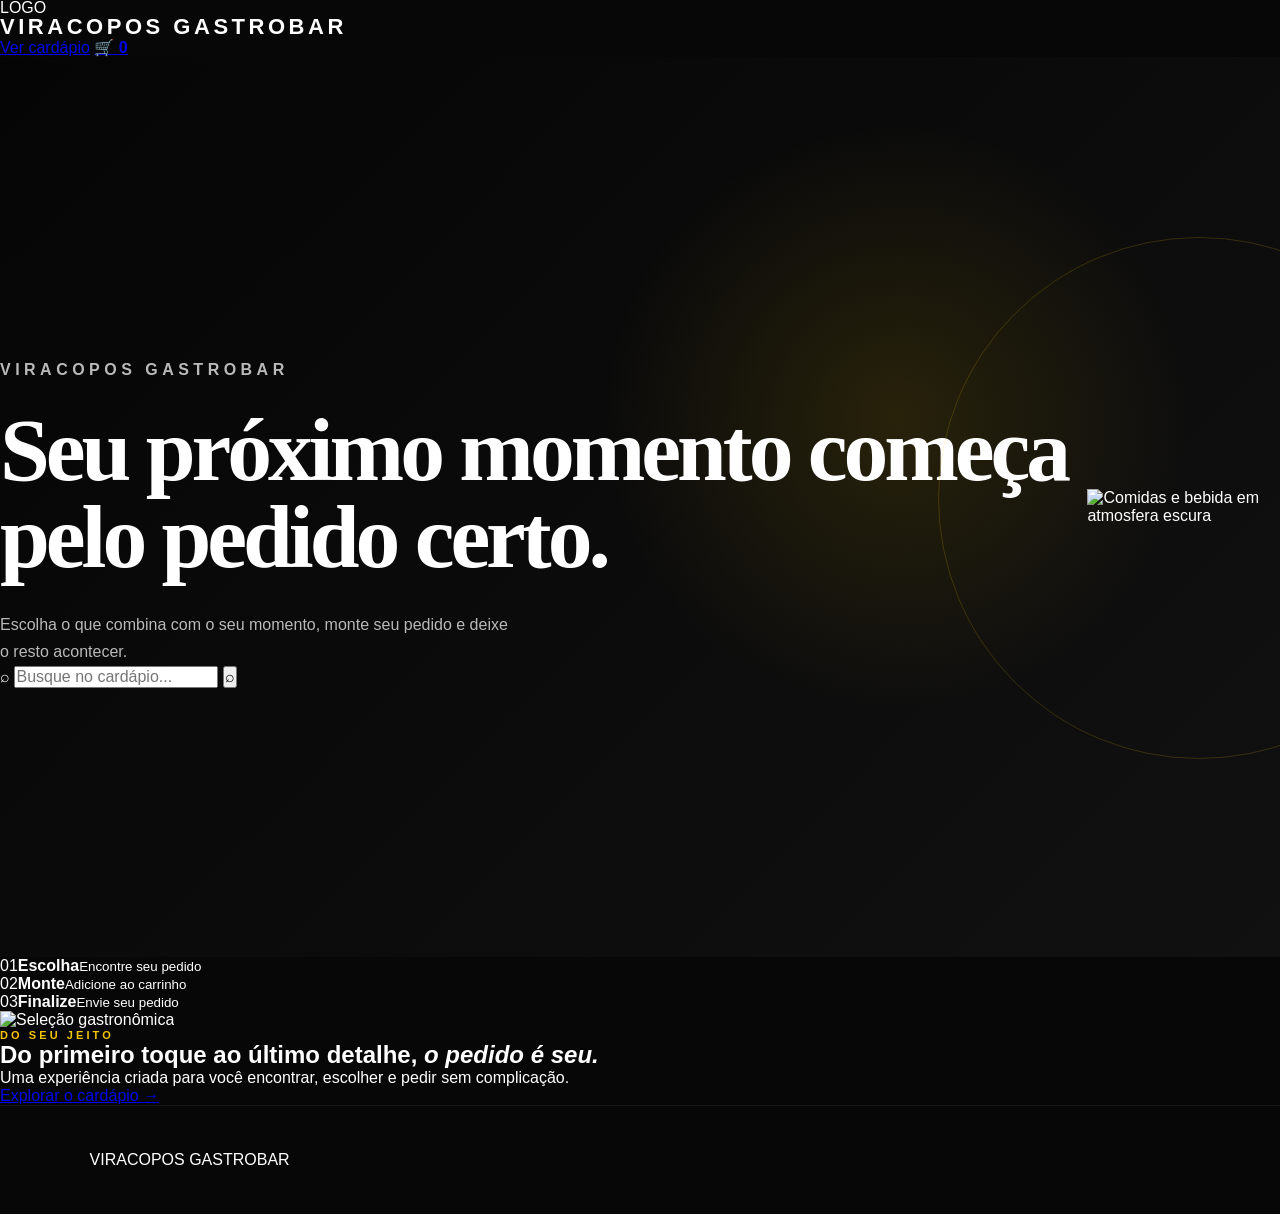
==== commit b720e98a: "Update index.html" ====
--- a/index.html
+++ b/index.html
@@ -2,536 +2,62 @@
 <html lang="pt-BR">
 <head>
   <meta charset="UTF-8">
-
-  <meta
-    name="viewport"
-    content="width=device-width, initial-scale=1.0"
-  >
-
-  <meta
-    name="description"
-    content="Cardápio digital do Viracopos Gastrobar."
-  >
-
-  <title>Viracopos Gastrobar | Cardápio</title>
-
-  <link rel="preconnect" href="https://fonts.googleapis.com">
-  <link rel="preconnect" href="https://fonts.gstatic.com" crossorigin>
-
-  <link
-    href="https://fonts.googleapis.com/css2?family=Inter:wght@400;500;600;700;800&family=Playfair+Display:wght@600;700&display=swap"
-    rel="stylesheet"
-  >
-
+  <meta name="viewport" content="width=device-width, initial-scale=1.0">
+  <meta name="theme-color" content="#080808">
+  <title>Viracopos Gastrobar</title>
   <link rel="stylesheet" href="style.css">
 </head>
-
-<body>
-
-  <!-- HEADER -->
-
-  <header class="header">
-
+<body class="landing">
+  <header class="topbar">
     <div class="brand">
-
-      <div class="brand-name">
-        VIRACOPOS
-      </div>
-
-      <div class="brand-subtitle">
-        GASTROBAR
-      </div>
-
+      <div class="brand-mark">LOGO</div>
+      <div class="brand-name">VIRACOPOS <span>GASTROBAR</span></div>
     </div>
-
-    <button
-      class="menu-open-button"
-      id="openMenuButton"
-    >
-      Ver cardápio
-    </button>
-
-    <button
-      class="cart-button"
-      id="cartButton"
-      aria-label="Abrir pedido"
-    >
-      <span class="cart-icon">🛒</span>
-      <span class="cart-count" id="cartCount">0</span>
-    </button>
-
+    <div class="top-actions">
+      <a class="btn btn-yellow" href="menu.html">Ver cardápio</a>
+      <a class="cart-link" href="menu.html?carrinho=1" aria-label="Abrir carrinho">
+        🛒 <b id="cartCount">0</b>
+      </a>
+    </div>
   </header>
 
-
-  <!-- HERO -->
-
   <main>
-
     <section class="hero">
-
-      <div class="hero-overlay"></div>
-
-      <div class="hero-content">
-
-        <span class="eyebrow">
-          VIRACOPOS GASTROBAR
-        </span>
-
-        <h1>
-          Seu momento começa<br>
-          pelo cardápio.
-        </h1>
-
-        <p>
-          Escolha seus pratos, bebidas e acompanhamentos.
-          Monte seu pedido e envie diretamente.
-        </p>
-
-        <button
-          class="hero-button"
-          id="heroMenuButton"
-        >
-          Explorar cardápio
-          <span>→</span>
-        </button>
-
+      <div class="hero-copy">
+        <p class="eyebrow">VIRACOPOS GASTROBAR</p>
+        <h1>Seu próximo momento começa pelo <strong>pedido certo.</strong></h1>
+        <p class="hero-sub">Escolha o que combina com o seu momento, monte seu pedido e deixe o resto acontecer.</p>
+        <form class="search-hero" id="heroSearch">
+          <span>⌕</span>
+          <input id="heroSearchInput" type="search" placeholder="Busque no cardápio..." autocomplete="off">
+          <button aria-label="Buscar">⌕</button>
+        </form>
       </div>
-
+      <div class="hero-image">
+        <img src="assets/viracopos-food-collage.png" alt="Comidas e bebida em atmosfera escura">
+      </div>
     </section>
 
-
-    <!-- CARDÁPIO -->
-
-    <section
-      class="menu-section"
-      id="cardapio"
-    >
-
-      <div class="menu-header">
-
-        <div>
-
-          <span class="section-label">
-            CARDÁPIO
-          </span>
-
-          <h2>
-            Escolha o que<br>
-            você quer.
-          </h2>
-
-        </div>
-
-        <p>
-          Encontre seu prato ou bebida,
-          escolha a quantidade e monte seu pedido.
-        </p>
-
-      </div>
-
-
-      <!-- BUSCA -->
-
-      <div class="search-wrapper">
-
-        <span class="search-icon">
-          ⌕
-        </span>
-
-        <input
-          type="search"
-          id="menuSearch"
-          placeholder="Buscar prato, bebida..."
-          autocomplete="off"
-        >
-
-        <button
-          id="clearSearch"
-          class="clear-search"
-          aria-label="Limpar busca"
-        >
-          ×
-        </button>
-
-      </div>
-
-
-      <!-- CATEGORIAS -->
-
-      <div
-        class="categories"
-        id="categories"
-      >
-
-        <button
-          class="category active"
-          data-category="petiscos"
-        >
-          Para Petiscar
-        </button>
-
-        <button
-          class="category"
-          data-category="kids"
-        >
-          Kids
-        </button>
-
-        <button
-          class="category"
-          data-category="pratos"
-        >
-          Pratos
-        </button>
-
-        <button
-          class="category"
-          data-category="executivos"
-        >
-          Executivos
-        </button>
-
-        <button
-          class="category"
-          data-category="acompanhamentos"
-        >
-          Acompanhamentos
-        </button>
-
-        <button
-          class="category"
-          data-category="sobremesas"
-        >
-          Sobremesas
-        </button>
-
-        <button
-          class="category"
-          data-category="bebidas"
-        >
-          Bebidas
-        </button>
-
-        <button
-          class="category"
-          data-category="sucos"
-        >
-          Sucos
-        </button>
-
-        <button
-          class="category"
-          data-category="cremes"
-        >
-          Cremes
-        </button>
-
-        <button
-          class="category"
-          data-category="cervejas600"
-        >
-          Cervejas 600ml
-        </button>
-
-        <button
-          class="category"
-          data-category="cervejaslong"
-        >
-          Long & Latas
-        </button>
-
-        <button
-          class="category"
-          data-category="drinks"
-        >
-          Drinks
-        </button>
-
-        <button
-          class="category"
-          data-category="doses"
-        >
-          Doses
-        </button>
-
-        <button
-          class="category"
-          data-category="garrafas"
-        >
-          Garrafas & Vinhos
-        </button>
-
-        <button
-          class="category"
-          data-category="combos"
-        >
-          Combos
-        </button>
-
-      </div>
-
-
-      <!-- RESULTADO DA BUSCA -->
-
-      <div
-        id="searchResults"
-        class="search-results"
-      ></div>
-
-
-      <!-- CONTEÚDO DO CARDÁPIO -->
-
-      <div
-        id="menuContent"
-        class="menu-content"
-      ></div>
-
-
-      <div
-        id="noResults"
-        class="no-results hidden"
-      >
-
-        <strong>
-          Nada encontrado.
-        </strong>
-
-        <span>
-          Tente procurar por outro prato ou bebida.
-        </span>
-
-      </div>
-
+    <section class="vitrine-strip">
+      <div><span>01</span><strong>Escolha</strong><small>Encontre seu pedido</small></div>
+      <div><span>02</span><strong>Monte</strong><small>Adicione ao carrinho</small></div>
+      <div><span>03</span><strong>Finalize</strong><small>Envie seu pedido</small></div>
     </section>
 
-
-    <!-- INFORMAÇÕES -->
-
-    <section class="info-section">
-
-      <div class="info-card">
-
-        <span class="section-label">
-          VIRACOPOS
-        </span>
-
-        <h2>
-          Um cardápio feito<br>
-          para escolher fácil.
-        </h2>
-
-        <p>
-          Navegue pelas categorias ou pesquise
-          diretamente aquilo que deseja.
-        </p>
-
+    <section class="editorial">
+      <div class="editorial-image">
+        <img src="assets/viracopos-food-collage.png" alt="Seleção gastronômica">
       </div>
-
-      <div class="info-card">
-
-        <span class="section-label">
-          SEU PEDIDO
-        </span>
-
-        <h2>
-          Escolha.<br>
-          Adicione.<br>
-          Envie.
-        </h2>
-
-        <p>
-          Monte seu pedido pelo próprio cardápio
-          e confira tudo antes de finalizar.
-        </p>
-
+      <div class="editorial-copy">
+        <p class="eyebrow">DO SEU JEITO</p>
+        <h2>Do primeiro toque ao último detalhe, <em>o pedido é seu.</em></h2>
+        <p>Uma experiência criada para você encontrar, escolher e pedir sem complicação.</p>
+        <a class="text-link" href="menu.html">Explorar o cardápio →</a>
       </div>
-
     </section>
-
-
-    <!-- FOOTER -->
-
-    <footer class="footer">
-
-      <div class="footer-brand">
-        VIRACOPOS
-        <span>GASTROBAR</span>
-      </div>
-
-      <div class="footer-info">
-
-        <p>
-          Jardim Céu Azul · Valparaíso de Goiás — GO
-        </p>
-
-        <p>
-          © <span id="currentYear"></span>
-          Viracopos Gastrobar.
-        </p>
-
-      </div>
-
-    </footer>
-
   </main>
 
-
-  <!-- CARRINHO / PEDIDO -->
-
-  <div
-    class="cart-overlay"
-    id="cartOverlay"
-  ></div>
-
-  <aside
-    class="cart-panel"
-    id="cartPanel"
-  >
-
-    <div class="cart-header">
-
-      <div>
-
-        <span class="section-label">
-          SEU PEDIDO
-        </span>
-
-        <h2>
-          Confira tudo.
-        </h2>
-
-      </div>
-
-      <button
-        class="close-cart"
-        id="closeCart"
-      >
-        ×
-      </button>
-
-    </div>
-
-
-    <div
-      class="cart-items"
-      id="cartItems"
-    ></div>
-
-
-    <div
-      class="cart-empty"
-      id="cartEmpty"
-    >
-
-      <div class="empty-icon">
-        🛒
-      </div>
-
-      <strong>
-        Seu pedido está vazio.
-      </strong>
-
-      <span>
-        Adicione algum item do cardápio.
-      </span>
-
-    </div>
-
-
-    <div class="cart-footer">
-
-      <div class="cart-total">
-
-        <span>
-          Total
-        </span>
-
-        <strong id="cartTotal">
-          R$ 0,00
-        </strong>
-
-      </div>
-
-
-      <button
-        class="checkout-button"
-        id="checkoutButton"
-      >
-        Finalizar pedido
-        <span>→</span>
-      </button>
-
-      <small class="checkout-note">
-        O pedido será preparado para envio.
-      </small>
-
-    </div>
-
-  </aside>
-
-
-  <!-- MODAL DE FINALIZAÇÃO -->
-
-  <div
-    class="checkout-modal"
-    id="checkoutModal"
-  >
-
-    <div class="checkout-box">
-
-      <button
-        class="close-checkout"
-        id="closeCheckout"
-      >
-        ×
-      </button>
-
-      <span class="section-label">
-        FINALIZAR PEDIDO
-      </span>
-
-      <h2>
-        Só mais alguns dados.
-      </h2>
-
-      <p>
-        Informe seus dados para preparar o pedido.
-      </p>
-
-
-      <label>
-        Nome
-        <input
-          type="text"
-          id="customerName"
-          placeholder="Seu nome"
-        >
-      </label>
-
-
-      <label>
-        Observação
-        <textarea
-          id="customerNote"
-          placeholder="Ex.: sem cebola, ponto da carne..."
-        ></textarea>
-      </label>
-
-
-      <button
-        class="send-order"
-        id="sendOrder"
-      >
-        Preparar pedido
-        <span>→</span>
-      </button>
-
-    </div>
-
-  </div>
-
-
+  <footer class="footer">VIRACOPOS GASTROBAR</footer>
   <script src="script.js"></script>
-
 </body>
 </html>
--- a/style.css
+++ b/style.css
@@ -1,1426 +1,1603 @@
-/* =========================================================
-   VIRACOPOS GASTROBAR
-   PREMIUM RESTAURANT EXPERIENCE
-   ========================================================= */
-
 :root {
-  --bg: #0b0b0a;
-  --bg-soft: #11110f;
-  --surface: #171714;
-  --surface-light: #20201c;
-
-  --text: #f4f1e9;
-  --text-soft: #b9b6ad;
-  --text-muted: #77756d;
-
-  --gold: #c9a66b;
-  --gold-light: #e1c58e;
-
-  --border: rgba(255,255,255,.10);
-
-  --max-width: 1380px;
-
-  --radius: 4px;
-
-  --ease: cubic-bezier(.22,.61,.36,1);
-}
-
-
-/* =========================================================
-   RESET
-   ========================================================= */
+
+  --black: #070707;
+  --black-2: #101010;
+  --black-3: #171717;
+
+  --yellow: #f4c400;
+  --yellow-light: #ffd52a;
+
+  --white: #ffffff;
+  --text: #eeeeee;
+  --muted: #999999;
+
+  --border: rgba(255,255,255,.09);
+
+  --radius: 20px;
+
+}
+
 
 * {
+  box-sizing: border-box;
   margin: 0;
   padding: 0;
-  box-sizing: border-box;
-}
+}
+
 
 html {
   scroll-behavior: smooth;
-  background: var(--bg);
-}
+}
+
 
 body {
-  background: var(--bg);
-  color: var(--text);
+
+  background: var(--black);
+  color: var(--white);
+
   font-family:
-    Inter,
-    -apple-system,
-    BlinkMacSystemFont,
-    "Segoe UI",
+    "Inter",
+    Arial,
     sans-serif;
 
-  line-height: 1.5;
-  overflow-x: hidden;
-}
-
-img {
-  display: block;
-  width: 100%;
-}
-
-a {
-  color: inherit;
-  text-decoration: none;
-}
+  min-height: 100vh;
+
+}
+
 
 button,
-input {
+input,
+textarea {
   font: inherit;
 }
 
+
 button {
-  border: 0;
   cursor: pointer;
 }
 
 
-/* =========================================================
-   HEADER
-   ========================================================= */
-
 .header {
+
   position: fixed;
+
   top: 0;
   left: 0;
 
   width: 100%;
 
+  height: 82px;
+
+  display: flex;
+
+  align-items: center;
+
+  justify-content: space-between;
+
+  padding:
+    0 5vw;
+
   z-index: 1000;
 
   background:
-    linear-gradient(
-      to bottom,
-      rgba(5,5,4,.90),
-      rgba(5,5,4,.55),
-      transparent
-    );
-
-  backdrop-filter: blur(12px);
-}
-
-.header-inner {
-  width: min(
-    calc(100% - 80px),
-    var(--max-width)
-  );
-
-  min-height: 90px;
-
-  margin: auto;
+    rgba(7,7,7,.78);
+
+  backdrop-filter:
+    blur(20px);
+
+  border-bottom:
+    1px solid
+    rgba(255,255,255,.06);
+
+}
+
+
+.brand {
 
   display: flex;
+
+  flex-direction: column;
+
+  line-height: 1;
+
+}
+
+
+.brand-name {
+
+  font-size: 22px;
+
+  font-weight: 800;
+
+  letter-spacing: .16em;
+
+}
+
+
+.brand-subtitle {
+
+  margin-top: 5px;
+
+  color: var(--yellow);
+
+  font-size: 9px;
+
+  letter-spacing: .42em;
+
+  font-weight: 700;
+
+}
+
+
+.menu-open-button {
+
+  margin-left: auto;
+
+  margin-right: 16px;
+
+  border: 0;
+
+  background: var(--yellow);
+
+  color: #000;
+
+  padding:
+    13px 20px;
+
+  border-radius: 999px;
+
+  font-size: 13px;
+
+  font-weight: 800;
+
+  transition: .25s ease;
+
+}
+
+
+.menu-open-button:hover {
+
+  background: var(--yellow-light);
+
+  transform: translateY(-2px);
+
+}
+
+
+.cart-button {
+
+  width: 45px;
+  height: 45px;
+
+  border:
+    1px solid
+    rgba(255,255,255,.14);
+
+  border-radius: 50%;
+
+  background:
+    rgba(255,255,255,.05);
+
+  color: white;
+
+  position: relative;
+
+}
+
+
+.cart-icon {
+
+  font-size: 17px;
+
+}
+
+
+.cart-count {
+
+  position: absolute;
+
+  right: -4px;
+  top: -4px;
+
+  width: 19px;
+  height: 19px;
+
+  border-radius: 50%;
+
+  background: var(--yellow);
+
+  color: black;
+
+  display: grid;
+
+  place-items: center;
+
+  font-size: 10px;
+
+  font-weight: 800;
+
+}
+
+
+.hero {
+
+  min-height: 100vh;
+
+  display: flex;
+
   align-items: center;
-  justify-content: space-between;
-
-  gap: 40px;
-}
-
-
-/* LOGO */
-
-.logo {
-  display: flex;
-  flex-direction: column;
-
-  letter-spacing: .18em;
-
-  line-height: 1;
-}
-
-.logo span {
-  font-size: 18px;
-  font-weight: 700;
-}
-
-.logo small {
-  margin-top: 7px;
-
-  color: var(--gold);
-
-  font-size: 8px;
-
-  letter-spacing: .42em;
-}
-
-
-/* NAV */
-
-.desktop-nav {
-  display: flex;
-  align-items: center;
-
-  gap: 34px;
-
-  margin-left: auto;
-}
-
-.desktop-nav a {
+
   position: relative;
 
-  color: rgba(255,255,255,.75);
-
-  font-size: 13px;
-
-  transition:
-    color .3s ease;
-}
-
-.desktop-nav a::after {
-  content: "";
-
-  position: absolute;
-
-  left: 0;
-  bottom: -8px;
-
-  width: 0;
-  height: 1px;
-
-  background: var(--gold);
-
-  transition: width .3s ease;
-}
-
-.desktop-nav a:hover {
-  color: white;
-}
-
-.desktop-nav a:hover::after {
-  width: 100%;
-}
-
-
-/* HEADER BUTTON */
-
-.header-button {
-  padding: 12px 21px;
-
-  border: 1px solid rgba(201,166,107,.55);
-
-  color: var(--gold-light);
-
-  font-size: 12px;
-
-  letter-spacing: .04em;
-
-  transition:
-    background .3s ease,
-    color .3s ease,
-    transform .3s ease;
-}
-
-.header-button:hover {
-  background: var(--gold);
-  color: #111;
-
-  transform: translateY(-2px);
-}
-
-
-/* =========================================================
-   HERO
-   ========================================================= */
-
-.hero {
-  position: relative;
-
-  min-height: 100svh;
-
-  display: flex;
-  align-items: flex-end;
-
   overflow: hidden;
-}
-
-
-/* BACKGROUND */
-
-.hero-background {
-  position: absolute;
-
-  inset: 0;
-
-  z-index: 0;
 
   background:
+
     radial-gradient(
       circle at 70% 40%,
-      #24231e,
-      #0b0b0a 65%
+      rgba(244,196,0,.12),
+      transparent 28%
+    ),
+
+    linear-gradient(
+      135deg,
+      #050505,
+      #111111
     );
-}
-
-.hero-photo-placeholder {
-  width: 100%;
-  height: 100%;
-
-  display: flex;
-  flex-direction: column;
-
-  justify-content: center;
-  align-items: center;
-
-  text-align: center;
-
-  color: rgba(255,255,255,.30);
-
-  border: 1px dashed rgba(255,255,255,.12);
-}
-
-.hero-photo-placeholder span {
-  font-size: 12px;
-  letter-spacing: .25em;
-}
-
-.hero-photo-placeholder small {
-  margin-top: 10px;
-
-  color: rgba(255,255,255,.18);
-
-  font-size: 11px;
-}
-
-
-/* HERO OVERLAY */
+
+}
+
+
+.hero::after {
+
+  content: "";
+
+  position: absolute;
+
+  right: -180px;
+  top: 20%;
+
+  width: 520px;
+  height: 520px;
+
+  border-radius: 50%;
+
+  border:
+    1px solid
+    rgba(244,196,0,.18);
+
+}
+
 
 .hero-overlay {
+
   position: absolute;
 
   inset: 0;
-
-  z-index: 1;
 
   background:
     linear-gradient(
       90deg,
-      rgba(6,6,5,.92) 0%,
-      rgba(6,6,5,.70) 42%,
-      rgba(6,6,5,.25) 75%,
-      rgba(6,6,5,.40) 100%
+      rgba(0,0,0,.98),
+      rgba(0,0,0,.72),
+      rgba(0,0,0,.25)
     );
 
-  pointer-events: none;
-}
-
-
-/* HERO CONTENT */
+}
+
 
 .hero-content {
+
   position: relative;
 
   z-index: 2;
 
   width: min(
-    calc(100% - 80px),
-    var(--max-width)
+    760px,
+    90%
   );
 
-  margin: 0 auto;
+  margin-left: 8vw;
+
+  padding-top: 70px;
+
+}
+
+
+.eyebrow,
+.section-label {
+
+  color: var(--yellow);
+
+  font-size: 11px;
+
+  font-weight: 800;
+
+  letter-spacing: .28em;
+
+}
+
+
+.hero h1 {
+
+  margin-top: 22px;
+
+  font-family:
+    "Playfair Display",
+    Georgia,
+    serif;
+
+  font-size:
+    clamp(
+      52px,
+      7vw,
+      96px
+    );
+
+  line-height: .98;
+
+  letter-spacing: -.045em;
+
+}
+
+
+.hero p {
+
+  max-width: 520px;
+
+  margin-top: 30px;
+
+  color: #b9b9b9;
+
+  line-height: 1.7;
+
+  font-size: 16px;
+
+}
+
+
+.hero-button {
+
+  margin-top: 36px;
+
+  display: inline-flex;
+
+  align-items: center;
+
+  gap: 18px;
+
+  border: 0;
+
+  background: var(--yellow);
+
+  color: black;
+
+  border-radius: 999px;
+
+  padding: 16px 23px;
+
+  font-weight: 800;
+
+}
+
+
+.hero-button span {
+
+  font-size: 20px;
+
+}
+
+
+.menu-section {
 
   padding:
-    0
-    0
-    130px;
-}
-
-.eyebrow {
+    120px 7vw;
+
+  background: var(--black);
+
+}
+
+
+.menu-header {
+
+  display: flex;
+
+  justify-content: space-between;
+
+  gap: 40px;
+
+  align-items: end;
+
+  margin-bottom: 45px;
+
+}
+
+
+.menu-header h2 {
+
+  margin-top: 14px;
+
+  font-family:
+    "Playfair Display",
+    Georgia,
+    serif;
+
+  font-size:
+    clamp(
+      42px,
+      5vw,
+      70px
+    );
+
+  line-height: 1;
+
+}
+
+
+.menu-header > p {
+
+  max-width: 390px;
+
+  color: var(--muted);
+
+  line-height: 1.7;
+
+}
+
+
+.search-wrapper {
+
+  width: 100%;
+
+  height: 62px;
+
+  display: flex;
+
+  align-items: center;
+
+  gap: 13px;
+
+  padding:
+    0 20px;
+
+  border:
+    1px solid
+    rgba(255,255,255,.12);
+
+  border-radius: 999px;
+
+  background:
+    #111;
+
+  transition: .25s;
+
+}
+
+
+.search-wrapper:focus-within {
+
+  border-color:
+    rgba(244,196,0,.7);
+
+  box-shadow:
+    0 0 0 4px
+    rgba(244,196,0,.07);
+
+}
+
+
+.search-icon {
+
+  color: var(--yellow);
+
+  font-size: 25px;
+
+}
+
+
+.search-wrapper input {
+
+  flex: 1;
+
+  border: 0;
+
+  outline: 0;
+
+  background: transparent;
+
+  color: white;
+
+  font-size: 15px;
+
+}
+
+
+.search-wrapper input::placeholder {
+
+  color: #777;
+
+}
+
+
+.clear-search {
+
+  border: 0;
+
+  background: transparent;
+
+  color: #888;
+
+  font-size: 23px;
+
+  display: none;
+
+}
+
+
+.categories {
+
+  display: flex;
+
+  gap: 9px;
+
+  overflow-x: auto;
+
+  padding:
+    25px 0 35px;
+
+  scrollbar-width: none;
+
+}
+
+
+.categories::-webkit-scrollbar {
+  display: none;
+}
+
+
+.category {
+
+  flex-shrink: 0;
+
+  border:
+    1px solid
+    rgba(255,255,255,.10);
+
+  background:
+    rgba(255,255,255,.035);
+
+  color: #aaa;
+
+  padding:
+    11px 17px;
+
+  border-radius: 999px;
+
+  font-size: 12px;
+
+  font-weight: 700;
+
+  transition: .2s;
+
+}
+
+
+.category:hover {
+
+  color: white;
+
+  border-color:
+    rgba(244,196,0,.5);
+
+}
+
+
+.category.active {
+
+  background: var(--yellow);
+
+  border-color: var(--yellow);
+
+  color: black;
+
+}
+
+
+.menu-category {
+
+  display: none;
+
+}
+
+
+.menu-category.active-category {
+
   display: block;
 
-  margin-bottom: 22px;
-
-  color: var(--gold);
-
-  font-size: 10px;
-
-  font-weight: 600;
-
-  letter-spacing: .32em;
-}
-
-.hero h1 {
-  max-width: 800px;
-
-  font-family:
-    Georgia,
-    "Times New Roman",
-    serif;
-
-  font-size:
-    clamp(54px, 7vw, 108px);
-
-  font-weight: 400;
-
-  line-height: .94;
-
-  letter-spacing: -.045em;
-}
-
-.hero p {
-  max-width: 470px;
-
-  margin-top: 30px;
-
-  color: var(--text-soft);
-
-  font-size: 16px;
-
-  line-height: 1.7;
-}
-
-
-/* HERO BUTTONS */
-
-.hero-actions {
+}
+
+
+.category-title {
+
   display: flex;
 
-  align-items: center;
-
-  gap: 14px;
-
-  margin-top: 38px;
-}
-
-.button {
-  display: inline-flex;
-
-  align-items: center;
-  justify-content: center;
-
-  min-height: 48px;
-
-  padding:
-    0
-    25px;
+  align-items: end;
+
+  justify-content: space-between;
+
+  margin:
+    25px 0;
+
+}
+
+
+.category-title h3 {
+
+  font-size: 25px;
+
+  font-weight: 700;
+
+}
+
+
+.category-title span {
+
+  color: var(--muted);
 
   font-size: 12px;
 
-  transition:
-    transform .3s ease,
-    background .3s ease,
-    border .3s ease;
-}
-
-.button-primary {
-  background: var(--gold);
-
-  color: #111;
-}
-
-.button-primary:hover {
-  background: var(--gold-light);
-
-  transform: translateY(-2px);
-}
-
-.button-secondary {
-  border: 1px solid rgba(255,255,255,.25);
-
-  color: white;
-}
-
-.button-secondary:hover {
-  border-color: white;
-
-  transform: translateY(-2px);
-}
-
-
-/* SCROLL */
-
-.hero-scroll {
-  position: absolute;
-
-  z-index: 3;
-
-  right: 45px;
-  bottom: 50px;
-
-  display: flex;
-
-  align-items: center;
-
-  gap: 13px;
-
-  color: rgba(255,255,255,.45);
-
-  font-size: 9px;
-
-  letter-spacing: .18em;
-
-  text-transform: uppercase;
-
-  writing-mode: vertical-rl;
-}
-
-.hero-scroll i {
-  width: 1px;
-  height: 45px;
-
-  background: var(--gold);
-}
-
-
-/* =========================================================
-   GENERAL SECTIONS
-   ========================================================= */
-
-.section {
-  width: min(
-    calc(100% - 80px),
-    var(--max-width)
-  );
-
-  margin: auto;
-
-  padding:
-    150px
-    0;
-}
-
-.section-heading h2 {
-  max-width: 750px;
-
-  font-family:
-    Georgia,
-    "Times New Roman",
-    serif;
-
-  font-size:
-    clamp(48px, 6vw, 82px);
-
-  font-weight: 400;
-
-  line-height: .98;
-
-  letter-spacing: -.045em;
-}
-
-
-/* =========================================================
-   INTRO
-   ========================================================= */
-
-.intro {
+}
+
+
+.menu-grid {
+
   display: grid;
 
   grid-template-columns:
-    1fr
-    2.5fr;
-
-  gap: 80px;
-
-  border-bottom:
-    1px solid var(--border);
-}
-
-.intro-label {
-  color: var(--gold);
-
-  font-size: 10px;
-
-  letter-spacing: .25em;
-}
-
-.intro-content {
-  max-width: 850px;
-}
-
-.intro-content h2 {
-  font-family:
-    Georgia,
-    "Times New Roman",
-    serif;
-
-  font-size:
-    clamp(46px, 6vw, 82px);
-
-  font-weight: 400;
-
-  line-height: .98;
-
-  letter-spacing: -.04em;
-}
-
-.intro-content p {
-  max-width: 500px;
-
-  margin-top: 35px;
-
-  color: var(--text-soft);
-
-  font-size: 16px;
-
-  line-height: 1.8;
-}
-
-
-/* =========================================================
-   EXPERIENCE
-   ========================================================= */
-
-.experience-grid {
-  display: grid;
-
-  grid-template-columns:
-    1.35fr
-    1fr
-    1fr;
-
-  gap: 18px;
-
-  margin-top: 70px;
-}
-
-.experience-card {
-  position: relative;
-
-  min-height: 550px;
-
-  overflow: hidden;
-
-  background: var(--surface);
-
-  border: 1px solid var(--border);
-}
-
-.experience-card.large {
-  min-height: 650px;
-}
-
-.experience-placeholder {
-  position: absolute;
-
-  inset: 0;
-
-  display: flex;
-
-  align-items: center;
-  justify-content: center;
-
-  color: rgba(255,255,255,.15);
+    repeat(
+      2,
+      minmax(0,1fr)
+    );
+
+  gap: 12px;
+
+}
+
+
+.menu-item {
+
+  min-height: 125px;
+
+  padding: 22px;
 
   background:
     linear-gradient(
       145deg,
-      #202019,
-      #10100e
+      #151515,
+      #0e0e0e
     );
-}
-
-.experience-placeholder span {
-  font-size: 10px;
-
-  letter-spacing: .25em;
-}
-
-.experience-content {
-  position: absolute;
-
-  z-index: 2;
-
-  left: 30px;
-  right: 30px;
-  bottom: 30px;
-}
-
-.experience-content span {
-  color: var(--gold);
-
-  font-size: 10px;
-
-  letter-spacing: .2em;
-}
-
-.experience-content h3 {
-  margin-top: 10px;
+
+  border:
+    1px solid
+    rgba(255,255,255,.07);
+
+  border-radius:
+    17px;
+
+  display: flex;
+
+  justify-content: space-between;
+
+  gap: 20px;
+
+  transition:
+    transform .25s ease,
+    border-color .25s ease;
+
+}
+
+
+.menu-item:hover {
+
+  transform:
+    translateY(-3px);
+
+  border-color:
+    rgba(244,196,0,.35);
+
+}
+
+
+.item-info {
+
+  flex: 1;
+
+}
+
+
+.item-name {
+
+  font-size: 16px;
+
+  font-weight: 700;
+
+  line-height: 1.35;
+
+}
+
+
+.item-description {
+
+  margin-top: 8px;
+
+  color: #777;
+
+  font-size: 12px;
+
+  line-height: 1.5;
+
+}
+
+
+.item-price {
+
+  margin-top: 12px;
+
+  color: var(--yellow);
+
+  font-weight: 800;
+
+  font-size: 15px;
+
+}
+
+
+.add-item {
+
+  align-self: center;
+
+  width: 39px;
+  height: 39px;
+
+  flex-shrink: 0;
+
+  border:
+    1px solid
+    rgba(244,196,0,.5);
+
+  border-radius: 50%;
+
+  background:
+    rgba(244,196,0,.08);
+
+  color: var(--yellow);
+
+  font-size: 22px;
+
+  transition: .2s;
+
+}
+
+
+.add-item:hover {
+
+  background: var(--yellow);
+
+  color: black;
+
+}
+
+
+.no-results {
+
+  padding: 70px 20px;
+
+  text-align: center;
+
+  display: flex;
+
+  flex-direction: column;
+
+  gap: 8px;
+
+}
+
+
+.no-results strong {
+
+  font-size: 18px;
+
+}
+
+
+.no-results span {
+
+  color: #777;
+
+  font-size: 13px;
+
+}
+
+
+.hidden {
+  display: none !important;
+}
+
+
+.info-section {
+
+  padding:
+    100px 7vw;
+
+  display: grid;
+
+  grid-template-columns:
+    repeat(2,1fr);
+
+  gap: 20px;
+
+  background: #0c0c0c;
+
+}
+
+
+.info-card {
+
+  padding: 55px;
+
+  border:
+    1px solid
+    rgba(255,255,255,.08);
+
+  border-radius:
+    25px;
+
+  background:
+    linear-gradient(
+      145deg,
+      #151515,
+      #0b0b0b
+    );
+
+}
+
+
+.info-card h2 {
+
+  margin-top: 18px;
 
   font-family:
+    "Playfair Display",
     Georgia,
     serif;
 
-  font-size: 32px;
-
-  font-weight: 400;
-}
-
-.experience-content p {
-  max-width: 320px;
-
-  margin-top: 12px;
-
-  color: rgba(255,255,255,.65);
-
-  font-size: 13px;
+  font-size: 43px;
+
+  line-height: 1.05;
+
+}
+
+
+.info-card p {
+
+  margin-top: 22px;
+
+  color: #888;
 
   line-height: 1.7;
-}
-
-.experience-card::after {
-  content: "";
-
-  position: absolute;
+
+}
+
+
+.footer {
+
+  padding:
+    45px 7vw;
+
+  border-top:
+    1px solid
+    rgba(255,255,255,.07);
+
+  display: flex;
+
+  justify-content: space-between;
+
+  gap: 30px;
+
+}
+
+
+.footer-brand {
+
+  font-weight: 800;
+
+  letter-spacing: .15em;
+
+}
+
+
+.footer-brand span {
+
+  display: block;
+
+  margin-top: 5px;
+
+  color: var(--yellow);
+
+  font-size: 9px;
+
+  letter-spacing: .35em;
+
+}
+
+
+.footer-info {
+
+  text-align: right;
+
+  color: #666;
+
+  font-size: 12px;
+
+  line-height: 1.8;
+
+}
+
+
+/* CARRINHO */
+
+.cart-overlay {
+
+  position: fixed;
 
   inset: 0;
 
   background:
-    linear-gradient(
-      transparent 45%,
-      rgba(0,0,0,.88)
+    rgba(0,0,0,.7);
+
+  backdrop-filter:
+    blur(4px);
+
+  z-index: 1998;
+
+  opacity: 0;
+
+  visibility: hidden;
+
+  transition: .3s;
+
+}
+
+
+.cart-overlay.open {
+
+  opacity: 1;
+
+  visibility: visible;
+
+}
+
+
+.cart-panel {
+
+  position: fixed;
+
+  z-index: 1999;
+
+  right: 0;
+  top: 0;
+
+  height: 100vh;
+
+  width:
+    min(
+      450px,
+      94vw
     );
-}
-
-
-/* =========================================================
-   MENU
-   ========================================================= */
-
-.menu {
-  border-top:
-    1px solid var(--border);
-}
-
-.menu-top {
+
+  background:
+    #0d0d0d;
+
+  border-left:
+    1px solid
+    rgba(255,255,255,.08);
+
+  transform:
+    translateX(100%);
+
+  transition:
+    transform .35s
+    cubic-bezier(.22,.61,.36,1);
+
   display: flex;
 
-  align-items: flex-end;
+  flex-direction: column;
+
+}
+
+
+.cart-panel.open {
+
+  transform:
+    translateX(0);
+
+}
+
+
+.cart-header {
+
+  padding:
+    30px;
+
+  display: flex;
 
   justify-content: space-between;
 
-  gap: 50px;
-}
-
-
-/* SEARCH */
-
-.menu-search {
-  width: 320px;
-
-  display: flex;
-
-  align-items: center;
-
-  gap: 12px;
-
-  padding: 14px 0;
-
   border-bottom:
-    1px solid rgba(255,255,255,.22);
-}
-
-.menu-search span {
-  color: var(--gold);
-
-  font-size: 20px;
-}
-
-.menu-search input {
-  width: 100%;
-
-  border: 0;
-  outline: 0;
-
-  background: transparent;
-
-  color: white;
-
-  font-size: 13px;
-}
-
-.menu-search input::placeholder {
-  color: var(--text-muted);
-}
-
-
-/* CATEGORY NAV */
-
-.menu-categories {
-  display: flex;
-
-  gap: 8px;
-
-  margin-top: 70px;
-
-  padding-bottom: 12px;
-
-  overflow-x: auto;
-
-  scrollbar-width: none;
-
-  border-bottom:
-    1px solid var(--border);
-}
-
-.menu-categories::-webkit-scrollbar {
-  display: none;
-}
-
-.category {
-  flex: 0 0 auto;
-
-  padding: 12px 18px;
-
-  background: transparent;
-
-  border: 1px solid transparent;
-
-  color: var(--text-muted);
-
-  font-size: 12px;
-
-  white-space: nowrap;
-
-  transition:
-    color .3s ease,
-    background .3s ease,
-    border .3s ease;
-}
-
-.category:hover {
-  color: white;
-}
-
-.category.active {
-  color: var(--gold-light);
-
-  border-color:
-    rgba(201,166,107,.45);
-
-  background:
-    rgba(201,166,107,.07);
-}
-
-
-/* MENU CATEGORY */
-
-.menu-content {
-  margin-top: 50px;
-}
-
-.menu-category {
-  display: none;
-}
-
-.menu-category.active-category {
-  display: block;
-
-  animation:
-    categoryIn .45s var(--ease);
-}
-
-@keyframes categoryIn {
-
-  from {
-    opacity: 0;
-    transform: translateY(10px);
-  }
-
-  to {
-    opacity: 1;
-    transform: translateY(0);
-  }
-
-}
-
-
-/* CATEGORY TITLE */
-
-.menu-category-title {
-  display: flex;
-
-  align-items: baseline;
-
-  gap: 18px;
-
-  margin-bottom: 30px;
-}
-
-.menu-category-title span {
-  color: var(--gold);
-
-  font-size: 10px;
-
-  letter-spacing: .15em;
-}
-
-.menu-category-title h3 {
+    1px solid
+    rgba(255,255,255,.08);
+
+}
+
+
+.cart-header h2 {
+
+  margin-top: 10px;
+
   font-family:
+    "Playfair Display",
     Georgia,
     serif;
 
-  font-size: 32px;
-
-  font-weight: 400;
-}
-
-
-/* MENU GRID */
-
-.menu-grid {
+  font-size: 34px;
+
+}
+
+
+.close-cart,
+.close-checkout {
+
+  width: 40px;
+  height: 40px;
+
+  border: 0;
+
+  border-radius: 50%;
+
+  background:
+    rgba(255,255,255,.07);
+
+  color: white;
+
+  font-size: 24px;
+
+}
+
+
+.cart-items {
+
+  flex: 1;
+
+  overflow-y: auto;
+
+  padding: 20px 30px;
+
+}
+
+
+.cart-item {
+
+  padding:
+    18px 0;
+
+  border-bottom:
+    1px solid
+    rgba(255,255,255,.07);
+
+}
+
+
+.cart-item-top {
+
+  display: flex;
+
+  justify-content: space-between;
+
+  gap: 20px;
+
+}
+
+
+.cart-item-name {
+
+  font-size: 14px;
+
+  font-weight: 700;
+
+}
+
+
+.cart-item-price {
+
+  color: var(--yellow);
+
+  font-weight: 800;
+
+}
+
+
+.quantity-control {
+
+  display: flex;
+
+  align-items: center;
+
+  gap: 10px;
+
+  margin-top: 13px;
+
+}
+
+
+.quantity-control button {
+
+  width: 28px;
+  height: 28px;
+
+  border-radius: 50%;
+
+  border:
+    1px solid
+    rgba(255,255,255,.12);
+
+  background:
+    rgba(255,255,255,.05);
+
+  color: white;
+
+}
+
+
+.quantity-control span {
+
+  min-width: 20px;
+
+  text-align: center;
+
+  font-weight: 700;
+
+}
+
+
+.cart-empty {
+
+  flex: 1;
+
+  display: flex;
+
+  flex-direction: column;
+
+  justify-content: center;
+
+  align-items: center;
+
+  gap: 10px;
+
+  color: #777;
+
+  padding: 30px;
+
+  text-align: center;
+
+}
+
+
+.empty-icon {
+
+  font-size: 40px;
+
+  opacity: .4;
+
+}
+
+
+.cart-empty strong {
+
+  color: white;
+
+}
+
+
+.cart-footer {
+
+  padding:
+    25px 30px;
+
+  border-top:
+    1px solid
+    rgba(255,255,255,.08);
+
+}
+
+
+.cart-total {
+
+  display: flex;
+
+  justify-content: space-between;
+
+  align-items: center;
+
+  margin-bottom: 18px;
+
+}
+
+
+.cart-total span {
+
+  color: #888;
+
+}
+
+
+.cart-total strong {
+
+  font-size: 23px;
+
+  color: var(--yellow);
+
+}
+
+
+.checkout-button,
+.send-order {
+
+  width: 100%;
+
+  border: 0;
+
+  border-radius: 999px;
+
+  padding:
+    16px 20px;
+
+  background:
+    var(--yellow);
+
+  color: black;
+
+  font-weight: 800;
+
+  display: flex;
+
+  justify-content: center;
+
+  gap: 15px;
+
+}
+
+
+.checkout-note {
+
+  display: block;
+
+  margin-top: 12px;
+
+  color: #555;
+
+  text-align: center;
+
+  font-size: 10px;
+
+}
+
+
+/* CHECKOUT */
+
+.checkout-modal {
+
+  position: fixed;
+
+  inset: 0;
+
+  z-index: 3000;
+
+  display: none;
+
+  place-items: center;
+
+  padding: 20px;
+
+  background:
+    rgba(0,0,0,.78);
+
+  backdrop-filter:
+    blur(10px);
+
+}
+
+
+.checkout-modal.open {
+
   display: grid;
 
-  grid-template-columns:
-    repeat(2, 1fr);
-
-  border-top:
-    1px solid var(--border);
-}
-
-.menu-item {
-  min-height: 125px;
-
-  display: flex;
-
-  align-items: flex-start;
-
-  justify-content: space-between;
-
-  gap: 30px;
-
-  padding: 28px 20px;
-
-  border-bottom:
-    1px solid var(--border);
-
-  transition:
-    background .3s ease,
-    padding .3s ease;
-}
-
-.menu-item:nth-child(odd) {
-  border-right:
-    1px solid var(--border);
-}
-
-.menu-item:hover {
+}
+
+
+.checkout-box {
+
+  width:
+    min(
+      480px,
+      100%
+    );
+
+  padding: 35px;
+
+  border:
+    1px solid
+    rgba(255,255,255,.1);
+
+  border-radius: 25px;
+
   background:
-    rgba(255,255,255,.025);
-
-  padding-left: 28px;
-}
-
-.menu-item h4 {
-  font-size: 16px;
-
-  font-weight: 500;
-}
-
-.menu-item p {
-  max-width: 390px;
-
-  margin-top: 7px;
-
-  color: var(--text-muted);
-
-  font-size: 12px;
-
-  line-height: 1.6;
-}
-
-.menu-item strong {
-  color: var(--gold-light);
-
-  font-size: 13px;
-
-  white-space: nowrap;
-}
-
-
-/* =========================================================
-   GALLERY
-   ========================================================= */
-
-.gallery {
-  border-top:
-    1px solid var(--border);
-}
-
-.gallery-grid {
-  display: grid;
-
-  grid-template-columns:
-    1.3fr
-    1fr
-    1fr;
-
-  grid-template-rows:
-    300px
-    300px;
-
-  gap: 10px;
-
-  margin-top: 70px;
-}
-
-.gallery-photo {
+    #111;
+
   position: relative;
 
-  overflow: hidden;
-
-  display: flex;
-
-  align-items: center;
-  justify-content: center;
-
-  background:
-    linear-gradient(
-      135deg,
-      #24231e,
-      #10100e
-    );
-
-  border: 1px solid var(--border);
-
-  color: rgba(255,255,255,.18);
-
-  transition:
-    transform .4s var(--ease);
-}
-
-.gallery-photo:hover {
-  transform: scale(.985);
-}
-
-.gallery-photo span {
-  font-size: 10px;
-
-  letter-spacing: .25em;
-}
-
-.gallery-large {
-  grid-row:
-    1 / 3;
-}
-
-.gallery-wide {
-  grid-column:
-    2 / 4;
-}
-
-
-/* =========================================================
-   CONTACT
-   ========================================================= */
-
-.contact {
-  display: grid;
-
-  grid-template-columns:
-    1fr
-    1fr;
-
-  gap: 100px;
-
-  border-top:
-    1px solid var(--border);
-}
-
-.contact-content h2 {
+}
+
+
+.close-checkout {
+
+  position: absolute;
+
+  right: 20px;
+  top: 20px;
+
+}
+
+
+.checkout-box h2 {
+
+  margin-top: 15px;
+
   font-family:
+    "Playfair Display",
     Georgia,
     serif;
 
-  font-size:
-    clamp(55px, 7vw, 100px);
-
-  font-weight: 400;
-
-  line-height: .9;
-
-  letter-spacing: -.05em;
-}
-
-.contact-content p {
-  max-width: 430px;
-
-  margin-top: 35px;
-
-  color: var(--text-soft);
-
-  line-height: 1.8;
-}
-
-.contact-links {
-  border-top:
-    1px solid var(--border);
-}
-
-.contact-links > a,
-.contact-location {
-  min-height: 115px;
-
-  display: grid;
-
-  grid-template-columns:
-    130px
-    1fr
-    auto;
-
-  align-items: center;
-
-  gap: 20px;
-
-  border-bottom:
-    1px solid var(--border);
-}
-
-.contact-links span {
-  color: var(--text-muted);
-
-  font-size: 11px;
-
-  text-transform: uppercase;
-
-  letter-spacing: .12em;
-}
-
-.contact-links strong {
-  font-size: 15px;
-
-  font-weight: 400;
-}
-
-.contact-links i {
-  color: var(--gold);
-
-  font-style: normal;
-
-  font-size: 18px;
-}
-
-
-/* =========================================================
-   FOOTER
-   ========================================================= */
-
-.footer {
-  width: min(
-    calc(100% - 80px),
-    var(--max-width)
-  );
-
-  margin: auto;
+  font-size: 37px;
+
+}
+
+
+.checkout-box > p {
+
+  color: #777;
+
+  margin:
+    12px 0 25px;
+
+  line-height: 1.6;
+
+}
+
+
+.checkout-box label {
+
+  display: block;
+
+  margin-top: 18px;
+
+  color: #aaa;
+
+  font-size: 12px;
+
+}
+
+
+.checkout-box input,
+.checkout-box textarea {
+
+  width: 100%;
+
+  margin-top: 8px;
+
+  border:
+    1px solid
+    rgba(255,255,255,.1);
+
+  border-radius: 12px;
+
+  background:
+    #080808;
+
+  color: white;
+
+  outline: 0;
 
   padding:
-    50px 0
-    120px;
-
-  display: grid;
-
-  grid-template-columns:
-    1fr
-    1fr
-    auto;
-
-  align-items: end;
-
-  gap: 40px;
-
-  border-top:
-    1px solid var(--border);
-}
-
-.footer-logo {
-  display: flex;
-
-  flex-direction: column;
-
-  gap: 7px;
-}
-
-.footer-logo strong {
-  font-size: 18px;
-
-  letter-spacing: .18em;
-}
-
-.footer-logo span {
-  color: var(--gold);
-
-  font-size: 8px;
-
-  letter-spacing: .42em;
-}
-
-.footer-info {
-  display: flex;
-
-  gap: 30px;
-
-  color: var(--text-muted);
-
-  font-size: 11px;
-}
-
-.footer-info a:hover {
-  color: var(--gold);
-}
-
-.footer > p {
-  color: var(--text-muted);
-
-  font-size: 10px;
-}
-
-
-/* =========================================================
-   MOBILE NAV
-   ========================================================= */
-
-.mobile-nav {
-  display: none;
-}
-
-
-/* =========================================================
-   RESPONSIVE
-   ========================================================= */
-
-@media (max-width: 900px) {
-
-  .header-inner,
-  .hero-content,
-  .section,
+    14px;
+
+}
+
+
+.checkout-box textarea {
+
+  min-height: 90px;
+
+  resize: vertical;
+
+}
+
+
+.send-order {
+
+  margin-top: 25px;
+
+}
+
+
+/* MOBILE */
+
+@media (max-width: 800px) {
+
+  .header {
+
+    height: 72px;
+
+    padding:
+      0 18px;
+
+  }
+
+
+  .brand-name {
+
+    font-size: 17px;
+
+  }
+
+
+  .menu-open-button {
+
+    padding:
+      11px 14px;
+
+    font-size: 11px;
+
+    margin-right: 8px;
+
+  }
+
+
+  .cart-button {
+
+    width: 40px;
+    height: 40px;
+
+  }
+
+
+  .hero-content {
+
+    margin-left: 7vw;
+
+  }
+
+
+  .hero h1 {
+
+    font-size:
+      clamp(
+        48px,
+        13vw,
+        68px
+      );
+
+  }
+
+
+  .hero p {
+
+    max-width: 90%;
+
+    font-size: 14px;
+
+  }
+
+
+  .menu-section {
+
+    padding:
+      85px 5vw;
+
+  }
+
+
+  .menu-header {
+
+    display: block;
+
+  }
+
+
+  .menu-header > p {
+
+    margin-top: 20px;
+
+  }
+
+
+  .menu-header h2 {
+
+    font-size: 48px;
+
+  }
+
+
+  .menu-grid {
+
+    grid-template-columns: 1fr;
+
+  }
+
+
+  .menu-item {
+
+    padding: 18px;
+
+  }
+
+
+  .info-section {
+
+    grid-template-columns: 1fr;
+
+    padding:
+      70px 5vw;
+
+  }
+
+
+  .info-card {
+
+    padding: 35px;
+
+  }
+
+
+  .info-card h2 {
+
+    font-size: 36px;
+
+  }
+
+
   .footer {
-    width:
-      calc(100% - 40px);
-  }
-
-  .desktop-nav {
-    display: none;
-  }
-
-  .header-button {
-    display: none;
-  }
-
-  .header-inner {
-    min-height: 72px;
-  }
-
-
-  /* HERO */
-
-  .hero-content {
-    padding-bottom: 110px;
-  }
-
-  .hero h1 {
-    font-size:
-      clamp(48px, 13vw, 75px);
-  }
-
-  .hero-scroll {
-    display: none;
-  }
-
-
-  /* INTRO */
-
-  .intro {
-    grid-template-columns: 1fr;
-
-    gap: 35px;
-  }
-
-
-  /* EXPERIENCE */
-
-  .experience-grid {
-    grid-template-columns: 1fr;
-
-    gap: 12px;
-  }
-
-  .experience-card,
-  .experience-card.large {
-    min-height: 500px;
-  }
-
-
-  /* MENU */
-
-  .menu-top {
-    align-items: flex-start;
-
-    flex-direction: column;
-  }
-
-  .menu-search {
-    width: 100%;
-  }
-
-  .menu-grid {
-    grid-template-columns: 1fr;
-  }
-
-  .menu-item:nth-child(odd) {
-    border-right: 0;
-  }
-
-
-  /* GALLERY */
-
-  .gallery-grid {
-    grid-template-columns: 1fr 1fr;
-
-    grid-template-rows:
-      240px
-      240px
-      240px;
-  }
-
-  .gallery-large {
-    grid-row: 1 / 3;
-  }
-
-  .gallery-wide {
-    grid-column: 1 / 3;
-  }
-
-
-  /* CONTACT */
-
-  .contact {
-    grid-template-columns: 1fr;
-
-    gap: 70px;
-  }
-
-
-  /* FOOTER */
-
-  .footer {
-    grid-template-columns: 1fr;
-
-    padding-bottom: 100px;
-  }
+
+    display: block;
+
+    padding:
+      35px 5vw;
+
+  }
+
 
   .footer-info {
-    flex-direction: column;
-
-    gap: 8px;
-  }
-
-
-  /* MOBILE NAV */
-
-  .mobile-nav {
-    position: fixed;
-
-    z-index: 2000;
-
-    left: 12px;
-    right: 12px;
-    bottom: 12px;
-
-    height: 65px;
-
-    display: grid;
-
-    grid-template-columns:
-      repeat(4, 1fr);
-
-    background:
-      rgba(20,20,18,.94);
-
-    border:
-      1px solid rgba(255,255,255,.10);
-
-    backdrop-filter: blur(20px);
-
-    box-shadow:
-      0 20px 50px rgba(0,0,0,.45);
-  }
-
-  .mobile-nav a {
-    display: flex;
-
-    flex-direction: column;
-
-    align-items: center;
-    justify-content: center;
-
-    gap: 5px;
-
-    color: var(--text-muted);
-
-    font-size: 9px;
-
-    transition: color .25s ease;
-  }
-
-  .mobile-nav a:hover {
-    color: var(--gold);
-  }
-
-  .mobile-nav span {
-    font-size: 17px;
-  }
-
-}
-
-
-/* =========================================================
-   SMALL PHONES
-   ========================================================= */
-
-@media (max-width: 480px) {
-
-  .section {
-    padding:
-      100px 0;
-  }
-
-  .hero-content {
-    padding-bottom: 100px;
-  }
-
-  .hero p {
-    font-size: 14px;
-  }
-
-  .hero-actions {
-    flex-direction: column;
-
-    align-items: stretch;
-  }
-
-  .button {
-    width: 100%;
-  }
-
-  .gallery-grid {
-    grid-template-columns: 1fr;
-
-    grid-template-rows:
-      repeat(5, 220px);
-  }
-
-  .gallery-large,
-  .gallery-wide {
-    grid-column: auto;
-    grid-row: auto;
-  }
-
-  .contact-links > a,
-  .contact-location {
-    grid-template-columns:
-      1fr auto;
-  }
-
-  .contact-links span {
-    grid-column: 1 / 2;
-  }
-
-  .contact-links strong {
-    grid-column: 1 / 2;
-  }
-
-  .contact-links i {
-    grid-column: 2;
-    grid-row: 1 / 3;
-  }
-
-}
+
+    text-align: left;
+
+    margin-top: 25px;
+
+  }
+
+
+  .checkout-box {
+
+    padding: 28px 22px;
+
+  }
+
+}
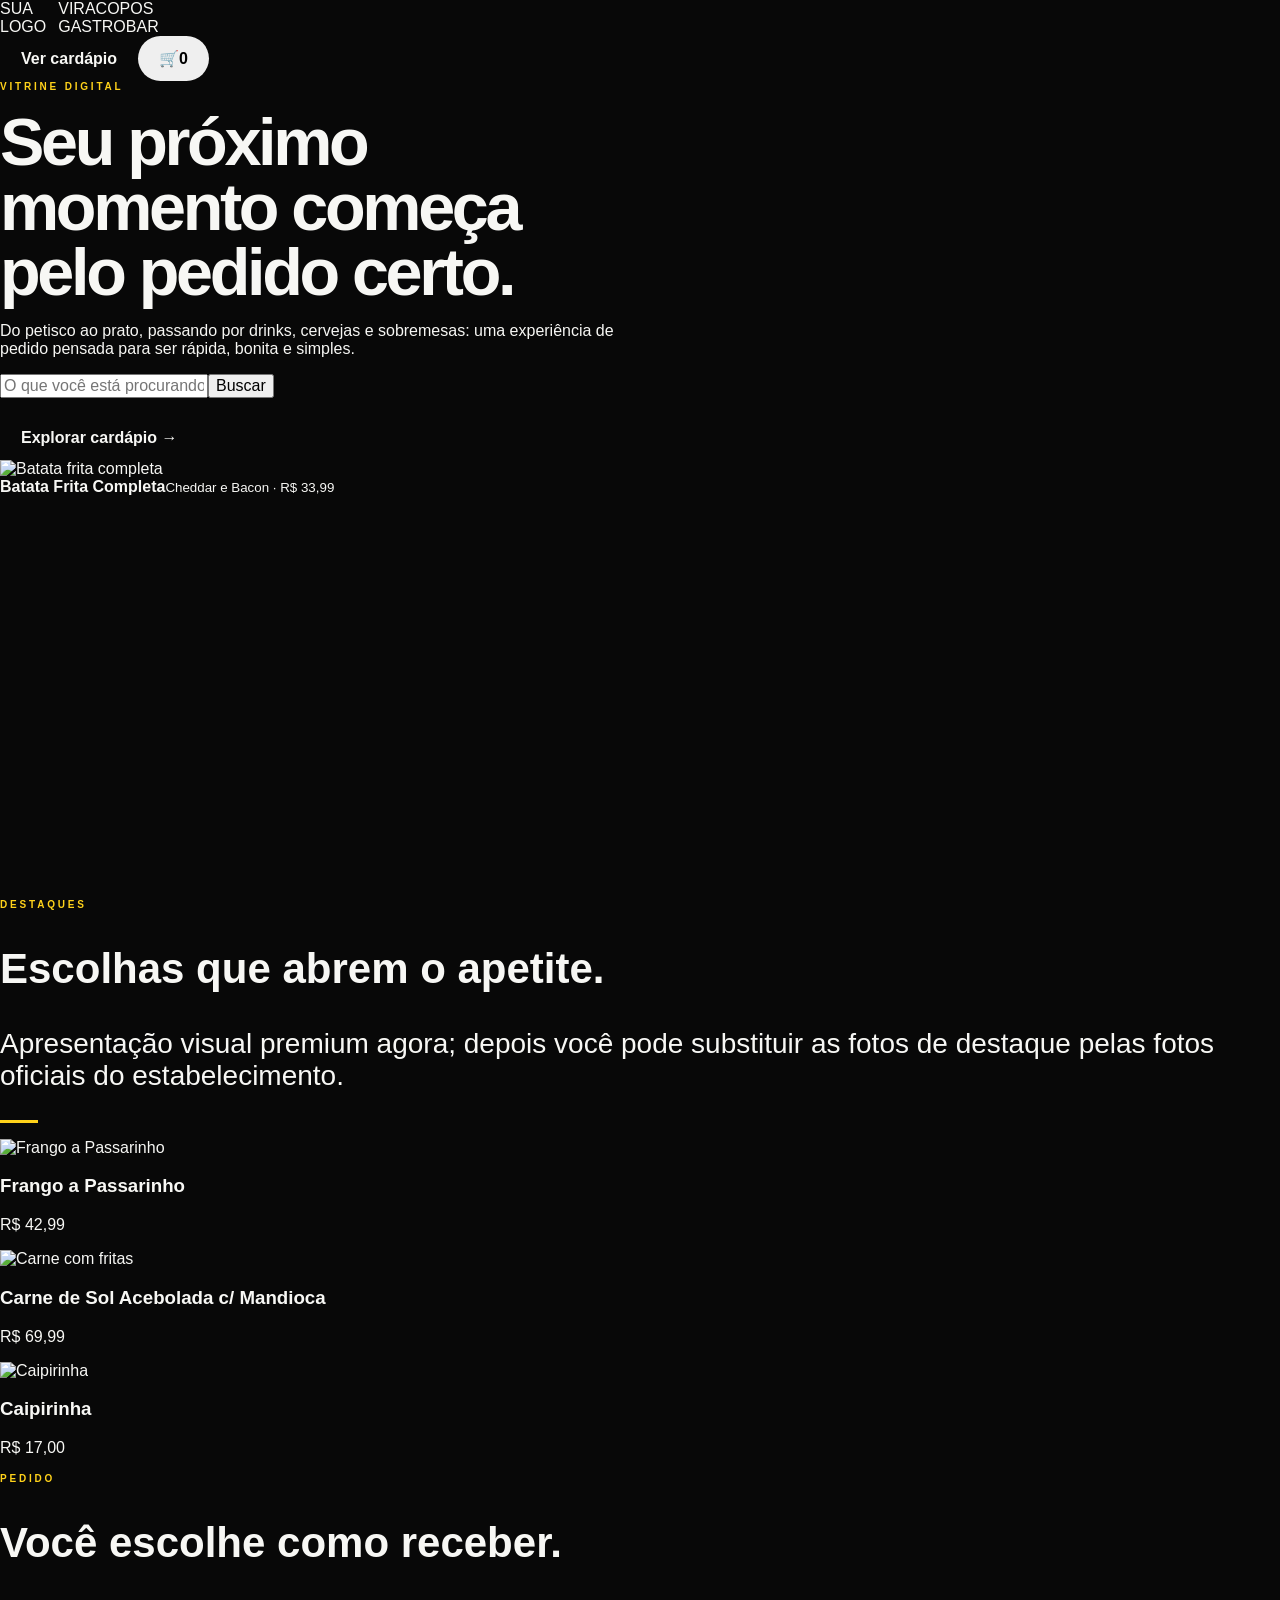
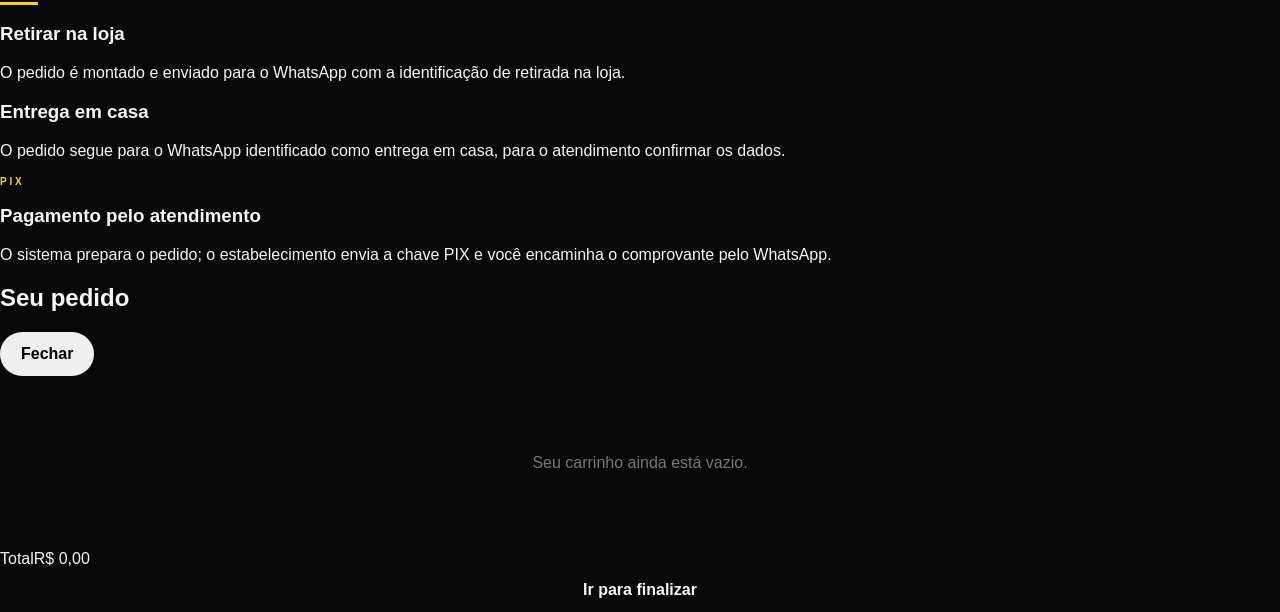
==== commit 73031eae: "Update index.html" ====
--- a/index.html
+++ b/index.html
@@ -1,63 +1,15 @@
-<!DOCTYPE html>
-<html lang="pt-BR">
-<head>
-  <meta charset="UTF-8">
-  <meta name="viewport" content="width=device-width, initial-scale=1.0">
-  <meta name="theme-color" content="#080808">
-  <title>Viracopos Gastrobar</title>
-  <link rel="stylesheet" href="style.css">
-</head>
-<body class="landing">
-  <header class="topbar">
-    <div class="brand">
-      <div class="brand-mark">LOGO</div>
-      <div class="brand-name">VIRACOPOS <span>GASTROBAR</span></div>
-    </div>
-    <div class="top-actions">
-      <a class="btn btn-yellow" href="menu.html">Ver cardápio</a>
-      <a class="cart-link" href="menu.html?carrinho=1" aria-label="Abrir carrinho">
-        🛒 <b id="cartCount">0</b>
-      </a>
-    </div>
-  </header>
-
-  <main>
-    <section class="hero">
-      <div class="hero-copy">
-        <p class="eyebrow">VIRACOPOS GASTROBAR</p>
-        <h1>Seu próximo momento começa pelo <strong>pedido certo.</strong></h1>
-        <p class="hero-sub">Escolha o que combina com o seu momento, monte seu pedido e deixe o resto acontecer.</p>
-        <form class="search-hero" id="heroSearch">
-          <span>⌕</span>
-          <input id="heroSearchInput" type="search" placeholder="Busque no cardápio..." autocomplete="off">
-          <button aria-label="Buscar">⌕</button>
-        </form>
-      </div>
-      <div class="hero-image">
-        <img src="assets/viracopos-food-collage.png" alt="Comidas e bebida em atmosfera escura">
-      </div>
-    </section>
-
-    <section class="vitrine-strip">
-      <div><span>01</span><strong>Escolha</strong><small>Encontre seu pedido</small></div>
-      <div><span>02</span><strong>Monte</strong><small>Adicione ao carrinho</small></div>
-      <div><span>03</span><strong>Finalize</strong><small>Envie seu pedido</small></div>
-    </section>
-
-    <section class="editorial">
-      <div class="editorial-image">
-        <img src="assets/viracopos-food-collage.png" alt="Seleção gastronômica">
-      </div>
-      <div class="editorial-copy">
-        <p class="eyebrow">DO SEU JEITO</p>
-        <h2>Do primeiro toque ao último detalhe, <em>o pedido é seu.</em></h2>
-        <p>Uma experiência criada para você encontrar, escolher e pedir sem complicação.</p>
-        <a class="text-link" href="menu.html">Explorar o cardápio →</a>
-      </div>
-    </section>
-  </main>
-
-  <footer class="footer">VIRACOPOS GASTROBAR</footer>
-  <script src="script.js"></script>
-</body>
-</html>
+<!doctype html>
+<html lang="pt-BR"><head><meta charset="utf-8"><meta name="viewport" content="width=device-width,initial-scale=1">
+<title>Viracopos Gastrobar | Seu próximo momento começa pelo pedido certo.</title><link rel="stylesheet" href="style.css"></head>
+<body>
+<header class="header"><div class="container nav"><a class="brand" href="index.html"><div class="logo-slot"><span>SUA<br>LOGO</span></div><span>VIRACOPOS<br>GASTROBAR</span></a><div class="actions"><a class="btn menu-link" href="menu.html">Ver cardápio</a><button class="btn cart-btn" data-open-cart>🛒 <span data-cart-count>0</span></button></div></div></header>
+<main>
+<section class="hero"><div class="container hero-grid"><div><div class="eyebrow">VITRINE DIGITAL</div><h1>Seu próximo momento começa pelo pedido certo.</h1><p>Do petisco ao prato, passando por drinks, cervejas e sobremesas: uma experiência de pedido pensada para ser rápida, bonita e simples.</p>
+<form class="search" id="heroSearch"><input placeholder="O que você está procurando?"><button>Buscar</button></form><div style="margin-top:18px"><a class="btn gold" href="menu.html">Explorar cardápio →</a></div></div>
+<div class="hero-card"><img src="assets/batata-frita-completa.jpg" alt="Batata frita completa"><div class="hero-overlay"><strong>Batata Frita Completa</strong><small>Cheddar e Bacon · R$ 33,99</small></div></div></div></section>
+<section class="section"><div class="container"><div class="section-title reveal"><div><div class="eyebrow">DESTAQUES</div><h2>Escolhas que abrem o apetite.</h2></div><p>Apresentação visual premium agora; depois você pode substituir as fotos de destaque pelas fotos oficiais do estabelecimento.</p></div>
+<div class="feature-grid"><article class="feature reveal"><img src="assets/frango-a-passarinho.jpg" alt="Frango a Passarinho"><div><h3>Frango a Passarinho</h3><p>R$ 42,99</p></div></article><article class="feature reveal"><img src="assets/carne-com-fritas.jpg" alt="Carne com fritas"><div><h3>Carne de Sol Acebolada c/ Mandioca</h3><p>R$ 69,99</p></div></article><article class="feature reveal"><img src="assets/caipirinha.jpg" alt="Caipirinha"><div><h3>Caipirinha</h3><p>R$ 17,00</p></div></article></div></div></section>
+<section class="section"><div class="container reveal"><div class="section-title"><div><div class="eyebrow">PEDIDO</div><h2>Você escolhe como receber.</h2></div></div><div class="feature-grid"><article class="feature visible"><div><h3>Retirar na loja</h3><p>O pedido é montado e enviado para o WhatsApp com a identificação de retirada na loja.</p></div></article><article class="feature visible"><div><h3>Entrega em casa</h3><p>O pedido segue para o WhatsApp identificado como entrega em casa, para o atendimento confirmar os dados.</p></div></article><article class="feature visible"><div><div class="eyebrow">PIX</div><h3>Pagamento pelo atendimento</h3><p>O sistema prepara o pedido; o estabelecimento envia a chave PIX e você encaminha o comprovante pelo WhatsApp.</p></div></article></div></div></section>
+</main>
+<div class="drawer" id="cartDrawer"><div class="backdrop" data-close-cart></div><aside class="cart-panel"><div class="cart-head"><h2>Seu pedido</h2><button class="btn" data-close-cart>Fechar</button></div><div id="cartItems" class="cart-items"></div><div class="cart-foot"><div class="total"><span>Total</span><span id="cartTotal">R$ 0,00</span></div><a class="btn gold" style="display:block;text-align:center" href="menu.html?carrinho=1">Ir para finalizar</a></div></aside></div>
+<script src="script.js"></script></body></html>
--- a/style.css
+++ b/style.css
@@ -1,1603 +1,18 @@
-:root {
-
-  --black: #070707;
-  --black-2: #101010;
-  --black-3: #171717;
-
-  --yellow: #f4c400;
-  --yellow-light: #ffd52a;
-
-  --white: #ffffff;
-  --text: #eeeeee;
-  --muted: #999999;
-
-  --border: rgba(255,255,255,.09);
-
-  --radius: 20px;
-
+:root{
+  --black:#080808;--panel:#111111;--panel2:#151515;--yellow:#ffd21a;--yellow2:#f4bd00;
+  --white:#f7f7f4;--muted:#a8a8a3;--line:#2a2a2a;--radius:20px;
 }
-
-
-* {
-  box-sizing: border-box;
-  margin: 0;
-  padding: 0;
-}
-
-
-html {
-  scroll-behavior: smooth;
-}
-
-
-body {
-
-  background: var(--black);
-  color: var(--white);
-
-  font-family:
-    "Inter",
-    Arial,
-    sans-serif;
-
-  min-height: 100vh;
-
-}
-
-
-button,
-input,
-textarea {
-  font: inherit;
-}
-
-
-button {
-  cursor: pointer;
-}
-
-
-.header {
-
-  position: fixed;
-
-  top: 0;
-  left: 0;
-
-  width: 100%;
-
-  height: 82px;
-
-  display: flex;
-
-  align-items: center;
-
-  justify-content: space-between;
-
-  padding:
-    0 5vw;
-
-  z-index: 1000;
-
-  background:
-    rgba(7,7,7,.78);
-
-  backdrop-filter:
-    blur(20px);
-
-  border-bottom:
-    1px solid
-    rgba(255,255,255,.06);
-
-}
-
-
-.brand {
-
-  display: flex;
-
-  flex-direction: column;
-
-  line-height: 1;
-
-}
-
-
-.brand-name {
-
-  font-size: 22px;
-
-  font-weight: 800;
-
-  letter-spacing: .16em;
-
-}
-
-
-.brand-subtitle {
-
-  margin-top: 5px;
-
-  color: var(--yellow);
-
-  font-size: 9px;
-
-  letter-spacing: .42em;
-
-  font-weight: 700;
-
-}
-
-
-.menu-open-button {
-
-  margin-left: auto;
-
-  margin-right: 16px;
-
-  border: 0;
-
-  background: var(--yellow);
-
-  color: #000;
-
-  padding:
-    13px 20px;
-
-  border-radius: 999px;
-
-  font-size: 13px;
-
-  font-weight: 800;
-
-  transition: .25s ease;
-
-}
-
-
-.menu-open-button:hover {
-
-  background: var(--yellow-light);
-
-  transform: translateY(-2px);
-
-}
-
-
-.cart-button {
-
-  width: 45px;
-  height: 45px;
-
-  border:
-    1px solid
-    rgba(255,255,255,.14);
-
-  border-radius: 50%;
-
-  background:
-    rgba(255,255,255,.05);
-
-  color: white;
-
-  position: relative;
-
-}
-
-
-.cart-icon {
-
-  font-size: 17px;
-
-}
-
-
-.cart-count {
-
-  position: absolute;
-
-  right: -4px;
-  top: -4px;
-
-  width: 19px;
-  height: 19px;
-
-  border-radius: 50%;
-
-  background: var(--yellow);
-
-  color: black;
-
-  display: grid;
-
-  place-items: center;
-
-  font-size: 10px;
-
-  font-weight: 800;
-
-}
-
-
-.hero {
-
-  min-height: 100vh;
-
-  display: flex;
-
-  align-items: center;
-
-  position: relative;
-
-  overflow: hidden;
-
-  background:
-
-    radial-gradient(
-      circle at 70% 40%,
-      rgba(244,196,0,.12),
-      transparent 28%
-    ),
-
-    linear-gradient(
-      135deg,
-      #050505,
-      #111111
-    );
-
-}
-
-
-.hero::after {
-
-  content: "";
-
-  position: absolute;
-
-  right: -180px;
-  top: 20%;
-
-  width: 520px;
-  height: 520px;
-
-  border-radius: 50%;
-
-  border:
-    1px solid
-    rgba(244,196,0,.18);
-
-}
-
-
-.hero-overlay {
-
-  position: absolute;
-
-  inset: 0;
-
-  background:
-    linear-gradient(
-      90deg,
-      rgba(0,0,0,.98),
-      rgba(0,0,0,.72),
-      rgba(0,0,0,.25)
-    );
-
-}
-
-
-.hero-content {
-
-  position: relative;
-
-  z-index: 2;
-
-  width: min(
-    760px,
-    90%
-  );
-
-  margin-left: 8vw;
-
-  padding-top: 70px;
-
-}
-
-
-.eyebrow,
-.section-label {
-
-  color: var(--yellow);
-
-  font-size: 11px;
-
-  font-weight: 800;
-
-  letter-spacing: .28em;
-
-}
-
-
-.hero h1 {
-
-  margin-top: 22px;
-
-  font-family:
-    "Playfair Display",
-    Georgia,
-    serif;
-
-  font-size:
-    clamp(
-      52px,
-      7vw,
-      96px
-    );
-
-  line-height: .98;
-
-  letter-spacing: -.045em;
-
-}
-
-
-.hero p {
-
-  max-width: 520px;
-
-  margin-top: 30px;
-
-  color: #b9b9b9;
-
-  line-height: 1.7;
-
-  font-size: 16px;
-
-}
-
-
-.hero-button {
-
-  margin-top: 36px;
-
-  display: inline-flex;
-
-  align-items: center;
-
-  gap: 18px;
-
-  border: 0;
-
-  background: var(--yellow);
-
-  color: black;
-
-  border-radius: 999px;
-
-  padding: 16px 23px;
-
-  font-weight: 800;
-
-}
-
-
-.hero-button span {
-
-  font-size: 20px;
-
-}
-
-
-.menu-section {
-
-  padding:
-    120px 7vw;
-
-  background: var(--black);
-
-}
-
-
-.menu-header {
-
-  display: flex;
-
-  justify-content: space-between;
-
-  gap: 40px;
-
-  align-items: end;
-
-  margin-bottom: 45px;
-
-}
-
-
-.menu-header h2 {
-
-  margin-top: 14px;
-
-  font-family:
-    "Playfair Display",
-    Georgia,
-    serif;
-
-  font-size:
-    clamp(
-      42px,
-      5vw,
-      70px
-    );
-
-  line-height: 1;
-
-}
-
-
-.menu-header > p {
-
-  max-width: 390px;
-
-  color: var(--muted);
-
-  line-height: 1.7;
-
-}
-
-
-.search-wrapper {
-
-  width: 100%;
-
-  height: 62px;
-
-  display: flex;
-
-  align-items: center;
-
-  gap: 13px;
-
-  padding:
-    0 20px;
-
-  border:
-    1px solid
-    rgba(255,255,255,.12);
-
-  border-radius: 999px;
-
-  background:
-    #111;
-
-  transition: .25s;
-
-}
-
-
-.search-wrapper:focus-within {
-
-  border-color:
-    rgba(244,196,0,.7);
-
-  box-shadow:
-    0 0 0 4px
-    rgba(244,196,0,.07);
-
-}
-
-
-.search-icon {
-
-  color: var(--yellow);
-
-  font-size: 25px;
-
-}
-
-
-.search-wrapper input {
-
-  flex: 1;
-
-  border: 0;
-
-  outline: 0;
-
-  background: transparent;
-
-  color: white;
-
-  font-size: 15px;
-
-}
-
-
-.search-wrapper input::placeholder {
-
-  color: #777;
-
-}
-
-
-.clear-search {
-
-  border: 0;
-
-  background: transparent;
-
-  color: #888;
-
-  font-size: 23px;
-
-  display: none;
-
-}
-
-
-.categories {
-
-  display: flex;
-
-  gap: 9px;
-
-  overflow-x: auto;
-
-  padding:
-    25px 0 35px;
-
-  scrollbar-width: none;
-
-}
-
-
-.categories::-webkit-scrollbar {
-  display: none;
-}
-
-
-.category {
-
-  flex-shrink: 0;
-
-  border:
-    1px solid
-    rgba(255,255,255,.10);
-
-  background:
-    rgba(255,255,255,.035);
-
-  color: #aaa;
-
-  padding:
-    11px 17px;
-
-  border-radius: 999px;
-
-  font-size: 12px;
-
-  font-weight: 700;
-
-  transition: .2s;
-
-}
-
-
-.category:hover {
-
-  color: white;
-
-  border-color:
-    rgba(244,196,0,.5);
-
-}
-
-
-.category.active {
-
-  background: var(--yellow);
-
-  border-color: var(--yellow);
-
-  color: black;
-
-}
-
-
-.menu-category {
-
-  display: none;
-
-}
-
-
-.menu-category.active-category {
-
-  display: block;
-
-}
-
-
-.category-title {
-
-  display: flex;
-
-  align-items: end;
-
-  justify-content: space-between;
-
-  margin:
-    25px 0;
-
-}
-
-
-.category-title h3 {
-
-  font-size: 25px;
-
-  font-weight: 700;
-
-}
-
-
-.category-title span {
-
-  color: var(--muted);
-
-  font-size: 12px;
-
-}
-
-
-.menu-grid {
-
-  display: grid;
-
-  grid-template-columns:
-    repeat(
-      2,
-      minmax(0,1fr)
-    );
-
-  gap: 12px;
-
-}
-
-
-.menu-item {
-
-  min-height: 125px;
-
-  padding: 22px;
-
-  background:
-    linear-gradient(
-      145deg,
-      #151515,
-      #0e0e0e
-    );
-
-  border:
-    1px solid
-    rgba(255,255,255,.07);
-
-  border-radius:
-    17px;
-
-  display: flex;
-
-  justify-content: space-between;
-
-  gap: 20px;
-
-  transition:
-    transform .25s ease,
-    border-color .25s ease;
-
-}
-
-
-.menu-item:hover {
-
-  transform:
-    translateY(-3px);
-
-  border-color:
-    rgba(244,196,0,.35);
-
-}
-
-
-.item-info {
-
-  flex: 1;
-
-}
-
-
-.item-name {
-
-  font-size: 16px;
-
-  font-weight: 700;
-
-  line-height: 1.35;
-
-}
-
-
-.item-description {
-
-  margin-top: 8px;
-
-  color: #777;
-
-  font-size: 12px;
-
-  line-height: 1.5;
-
-}
-
-
-.item-price {
-
-  margin-top: 12px;
-
-  color: var(--yellow);
-
-  font-weight: 800;
-
-  font-size: 15px;
-
-}
-
-
-.add-item {
-
-  align-self: center;
-
-  width: 39px;
-  height: 39px;
-
-  flex-shrink: 0;
-
-  border:
-    1px solid
-    rgba(244,196,0,.5);
-
-  border-radius: 50%;
-
-  background:
-    rgba(244,196,0,.08);
-
-  color: var(--yellow);
-
-  font-size: 22px;
-
-  transition: .2s;
-
-}
-
-
-.add-item:hover {
-
-  background: var(--yellow);
-
-  color: black;
-
-}
-
-
-.no-results {
-
-  padding: 70px 20px;
-
-  text-align: center;
-
-  display: flex;
-
-  flex-direction: column;
-
-  gap: 8px;
-
-}
-
-
-.no-results strong {
-
-  font-size: 18px;
-
-}
-
-
-.no-results span {
-
-  color: #777;
-
-  font-size: 13px;
-
-}
-
-
-.hidden {
-  display: none !important;
-}
-
-
-.info-section {
-
-  padding:
-    100px 7vw;
-
-  display: grid;
-
-  grid-template-columns:
-    repeat(2,1fr);
-
-  gap: 20px;
-
-  background: #0c0c0c;
-
-}
-
-
-.info-card {
-
-  padding: 55px;
-
-  border:
-    1px solid
-    rgba(255,255,255,.08);
-
-  border-radius:
-    25px;
-
-  background:
-    linear-gradient(
-      145deg,
-      #151515,
-      #0b0b0b
-    );
-
-}
-
-
-.info-card h2 {
-
-  margin-top: 18px;
-
-  font-family:
-    "Playfair Display",
-    Georgia,
-    serif;
-
-  font-size: 43px;
-
-  line-height: 1.05;
-
-}
-
-
-.info-card p {
-
-  margin-top: 22px;
-
-  color: #888;
-
-  line-height: 1.7;
-
-}
-
-
-.footer {
-
-  padding:
-    45px 7vw;
-
-  border-top:
-    1px solid
-    rgba(255,255,255,.07);
-
-  display: flex;
-
-  justify-content: space-between;
-
-  gap: 30px;
-
-}
-
-
-.footer-brand {
-
-  font-weight: 800;
-
-  letter-spacing: .15em;
-
-}
-
-
-.footer-brand span {
-
-  display: block;
-
-  margin-top: 5px;
-
-  color: var(--yellow);
-
-  font-size: 9px;
-
-  letter-spacing: .35em;
-
-}
-
-
-.footer-info {
-
-  text-align: right;
-
-  color: #666;
-
-  font-size: 12px;
-
-  line-height: 1.8;
-
-}
-
-
-/* CARRINHO */
-
-.cart-overlay {
-
-  position: fixed;
-
-  inset: 0;
-
-  background:
-    rgba(0,0,0,.7);
-
-  backdrop-filter:
-    blur(4px);
-
-  z-index: 1998;
-
-  opacity: 0;
-
-  visibility: hidden;
-
-  transition: .3s;
-
-}
-
-
-.cart-overlay.open {
-
-  opacity: 1;
-
-  visibility: visible;
-
-}
-
-
-.cart-panel {
-
-  position: fixed;
-
-  z-index: 1999;
-
-  right: 0;
-  top: 0;
-
-  height: 100vh;
-
-  width:
-    min(
-      450px,
-      94vw
-    );
-
-  background:
-    #0d0d0d;
-
-  border-left:
-    1px solid
-    rgba(255,255,255,.08);
-
-  transform:
-    translateX(100%);
-
-  transition:
-    transform .35s
-    cubic-bezier(.22,.61,.36,1);
-
-  display: flex;
-
-  flex-direction: column;
-
-}
-
-
-.cart-panel.open {
-
-  transform:
-    translateX(0);
-
-}
-
-
-.cart-header {
-
-  padding:
-    30px;
-
-  display: flex;
-
-  justify-content: space-between;
-
-  border-bottom:
-    1px solid
-    rgba(255,255,255,.08);
-
-}
-
-
-.cart-header h2 {
-
-  margin-top: 10px;
-
-  font-family:
-    "Playfair Display",
-    Georgia,
-    serif;
-
-  font-size: 34px;
-
-}
-
-
-.close-cart,
-.close-checkout {
-
-  width: 40px;
-  height: 40px;
-
-  border: 0;
-
-  border-radius: 50%;
-
-  background:
-    rgba(255,255,255,.07);
-
-  color: white;
-
-  font-size: 24px;
-
-}
-
-
-.cart-items {
-
-  flex: 1;
-
-  overflow-y: auto;
-
-  padding: 20px 30px;
-
-}
-
-
-.cart-item {
-
-  padding:
-    18px 0;
-
-  border-bottom:
-    1px solid
-    rgba(255,255,255,.07);
-
-}
-
-
-.cart-item-top {
-
-  display: flex;
-
-  justify-content: space-between;
-
-  gap: 20px;
-
-}
-
-
-.cart-item-name {
-
-  font-size: 14px;
-
-  font-weight: 700;
-
-}
-
-
-.cart-item-price {
-
-  color: var(--yellow);
-
-  font-weight: 800;
-
-}
-
-
-.quantity-control {
-
-  display: flex;
-
-  align-items: center;
-
-  gap: 10px;
-
-  margin-top: 13px;
-
-}
-
-
-.quantity-control button {
-
-  width: 28px;
-  height: 28px;
-
-  border-radius: 50%;
-
-  border:
-    1px solid
-    rgba(255,255,255,.12);
-
-  background:
-    rgba(255,255,255,.05);
-
-  color: white;
-
-}
-
-
-.quantity-control span {
-
-  min-width: 20px;
-
-  text-align: center;
-
-  font-weight: 700;
-
-}
-
-
-.cart-empty {
-
-  flex: 1;
-
-  display: flex;
-
-  flex-direction: column;
-
-  justify-content: center;
-
-  align-items: center;
-
-  gap: 10px;
-
-  color: #777;
-
-  padding: 30px;
-
-  text-align: center;
-
-}
-
-
-.empty-icon {
-
-  font-size: 40px;
-
-  opacity: .4;
-
-}
-
-
-.cart-empty strong {
-
-  color: white;
-
-}
-
-
-.cart-footer {
-
-  padding:
-    25px 30px;
-
-  border-top:
-    1px solid
-    rgba(255,255,255,.08);
-
-}
-
-
-.cart-total {
-
-  display: flex;
-
-  justify-content: space-between;
-
-  align-items: center;
-
-  margin-bottom: 18px;
-
-}
-
-
-.cart-total span {
-
-  color: #888;
-
-}
-
-
-.cart-total strong {
-
-  font-size: 23px;
-
-  color: var(--yellow);
-
-}
-
-
-.checkout-button,
-.send-order {
-
-  width: 100%;
-
-  border: 0;
-
-  border-radius: 999px;
-
-  padding:
-    16px 20px;
-
-  background:
-    var(--yellow);
-
-  color: black;
-
-  font-weight: 800;
-
-  display: flex;
-
-  justify-content: center;
-
-  gap: 15px;
-
-}
-
-
-.checkout-note {
-
-  display: block;
-
-  margin-top: 12px;
-
-  color: #555;
-
-  text-align: center;
-
-  font-size: 10px;
-
-}
-
-
-/* CHECKOUT */
-
-.checkout-modal {
-
-  position: fixed;
-
-  inset: 0;
-
-  z-index: 3000;
-
-  display: none;
-
-  place-items: center;
-
-  padding: 20px;
-
-  background:
-    rgba(0,0,0,.78);
-
-  backdrop-filter:
-    blur(10px);
-
-}
-
-
-.checkout-modal.open {
-
-  display: grid;
-
-}
-
-
-.checkout-box {
-
-  width:
-    min(
-      480px,
-      100%
-    );
-
-  padding: 35px;
-
-  border:
-    1px solid
-    rgba(255,255,255,.1);
-
-  border-radius: 25px;
-
-  background:
-    #111;
-
-  position: relative;
-
-}
-
-
-.close-checkout {
-
-  position: absolute;
-
-  right: 20px;
-  top: 20px;
-
-}
-
-
-.checkout-box h2 {
-
-  margin-top: 15px;
-
-  font-family:
-    "Playfair Display",
-    Georgia,
-    serif;
-
-  font-size: 37px;
-
-}
-
-
-.checkout-box > p {
-
-  color: #777;
-
-  margin:
-    12px 0 25px;
-
-  line-height: 1.6;
-
-}
-
-
-.checkout-box label {
-
-  display: block;
-
-  margin-top: 18px;
-
-  color: #aaa;
-
-  font-size: 12px;
-
-}
-
-
-.checkout-box input,
-.checkout-box textarea {
-
-  width: 100%;
-
-  margin-top: 8px;
-
-  border:
-    1px solid
-    rgba(255,255,255,.1);
-
-  border-radius: 12px;
-
-  background:
-    #080808;
-
-  color: white;
-
-  outline: 0;
-
-  padding:
-    14px;
-
-}
-
-
-.checkout-box textarea {
-
-  min-height: 90px;
-
-  resize: vertical;
-
-}
-
-
-.send-order {
-
-  margin-top: 25px;
-
-}
-
-
-/* MOBILE */
-
-@media (max-width: 800px) {
-
-  .header {
-
-    height: 72px;
-
-    padding:
-      0 18px;
-
-  }
-
-
-  .brand-name {
-
-    font-size: 17px;
-
-  }
-
-
-  .menu-open-button {
-
-    padding:
-      11px 14px;
-
-    font-size: 11px;
-
-    margin-right: 8px;
-
-  }
-
-
-  .cart-button {
-
-    width: 40px;
-    height: 40px;
-
-  }
-
-
-  .hero-content {
-
-    margin-left: 7vw;
-
-  }
-
-
-  .hero h1 {
-
-    font-size:
-      clamp(
-        48px,
-        13vw,
-        68px
-      );
-
-  }
-
-
-  .hero p {
-
-    max-width: 90%;
-
-    font-size: 14px;
-
-  }
-
-
-  .menu-section {
-
-    padding:
-      85px 5vw;
-
-  }
-
-
-  .menu-header {
-
-    display: block;
-
-  }
-
-
-  .menu-header > p {
-
-    margin-top: 20px;
-
-  }
-
-
-  .menu-header h2 {
-
-    font-size: 48px;
-
-  }
-
-
-  .menu-grid {
-
-    grid-template-columns: 1fr;
-
-  }
-
-
-  .menu-item {
-
-    padding: 18px;
-
-  }
-
-
-  .info-section {
-
-    grid-template-columns: 1fr;
-
-    padding:
-      70px 5vw;
-
-  }
-
-
-  .info-card {
-
-    padding: 35px;
-
-  }
-
-
-  .info-card h2 {
-
-    font-size: 36px;
-
-  }
-
-
-  .footer {
-
-    display: block;
-
-    padding:
-      35px 5vw;
-
-  }
-
-
-  .footer-info {
-
-    text-align: left;
-
-    margin-top: 25px;
-
-  }
-
-
-  .checkout-box {
-
-    padding: 28px 22px;
-
-  }
-
-}
+*{box-sizing:border-box}html{scroll-behavior:smooth}body{margin:0;background:var(--black);color:var(--white);font-family:Inter,Arial,sans-serif}
+a{text-decoration:none;color:inherit}button,input{font:inherit}.topbar{height:82px;padding:0 5vw;display:flex;align-items:center;justify-content:space-between;border-bottom:1px solid #202020;background:rgba(8,8,8,.92);backdrop-filter:blur(14px);position:relative;z-index:10}.sticky{position:sticky;top:0}
+.brand{display:flex;align-items:center;gap:12px}.brand-mark{width:48px;height:48px;border:1px dashed #555;border-radius:13px;display:grid;place-items:center;font-size:8px;color:#777}.brand-name{font-weight:800;letter-spacing:.14em;font-size:15px}.brand-name span{display:block;color:var(--yellow);font-size:9px;letter-spacing:.34em;margin-top:4px}
+.top-actions{display:flex;align-items:center;gap:12px}.btn{border:0;border-radius:999px;padding:13px 21px;font-weight:800;cursor:pointer;display:inline-flex;justify-content:center;align-items:center}.btn-yellow{background:var(--yellow);color:#0b0b0b}.cart-link{background:transparent;border:0;color:white;font-size:23px;cursor:pointer;position:relative;padding:8px}.cart-link b{position:absolute;top:-1px;right:-2px;background:var(--yellow);color:#111;font-size:10px;min-width:18px;height:18px;border-radius:50%;display:grid;place-items:center}
+.hero{min-height:calc(100vh - 82px);display:grid;grid-template-columns:1fr 1fr;align-items:stretch;overflow:hidden}.hero-copy{padding:10vw 6vw 7vw;display:flex;flex-direction:column;justify-content:center;position:relative;z-index:2}.eyebrow{font-size:10px;font-weight:900;letter-spacing:.28em;color:var(--yellow);margin:0 0 18px}.hero h1{font-size:clamp(42px,5.2vw,82px);line-height:.98;margin:0;max-width:800px;letter-spacing:-.05em}.hero h1 strong{color:var(--yellow)}.hero-sub{color:#c7c7c2;max-width:540px;font-size:18px;line-height:1.6;margin:25px 0 34px}
+.search-hero,.search-menu{display:flex;align-items:center;border:1px solid #68645a;border-radius:999px;background:#101010;overflow:hidden}.search-hero{max-width:620px;height:62px}.search-hero span,.search-menu span{padding-left:20px;font-size:26px;color:#aaa}.search-hero input,.search-menu input{flex:1;min-width:0;background:none;border:0;outline:0;color:white;padding:0 14px}.search-hero input::placeholder,.search-menu input::placeholder{color:#777}.search-hero button{width:52px;height:52px;margin-right:5px;border:0;border-radius:50%;background:var(--yellow);font-weight:900;font-size:24px}
+.hero-image{min-height:680px;position:relative}.hero-image:after{content:"";position:absolute;inset:0;background:linear-gradient(90deg,var(--black) 0%,transparent 24%),linear-gradient(0deg,var(--black) 0%,transparent 30%)}.hero-image img{width:100%;height:100%;object-fit:cover;filter:saturate(1.05) contrast(1.08)}
+.vitrine-strip{display:grid;grid-template-columns:repeat(3,1fr);border-top:1px solid var(--line);border-bottom:1px solid var(--line);margin:0 5vw}.vitrine-strip div{padding:32px 28px;border-right:1px solid var(--line)}.vitrine-strip div:last-child{border:0}.vitrine-strip span{color:var(--yellow);font-size:11px;font-weight:900}.vitrine-strip strong{display:block;font-size:21px;margin:9px 0 5px}.vitrine-strip small{color:var(--muted)}
+.editorial{display:grid;grid-template-columns:1.1fr .9fr;min-height:620px;align-items:center;padding:9vw 5vw;gap:7vw}.editorial-image{height:530px;overflow:hidden;border-radius:28px}.editorial-image img{width:100%;height:100%;object-fit:cover}.editorial-copy h2{font-size:clamp(40px,5vw,72px);line-height:1;letter-spacing:-.05em;margin:0}.editorial-copy h2 em{color:var(--yellow);font-style:normal}.editorial-copy p:not(.eyebrow){color:#b7b7b2;line-height:1.7;font-size:17px;max-width:500px}.text-link{color:var(--yellow);font-weight:900;display:inline-block;margin-top:15px}.footer{padding:35px 5vw;color:#777;border-top:1px solid var(--line);font-size:11px;letter-spacing:.2em}
+.catalog{padding:42px 5vw 100px;max-width:1500px;margin:auto}.catalog-head{display:flex;align-items:end;justify-content:space-between;gap:25px;margin-bottom:30px}.catalog-head h1{font-size:clamp(36px,5vw,64px);margin:0;letter-spacing:-.05em}.search-menu{width:min(520px,100%);height:54px}.categories{display:flex;gap:9px;overflow-x:auto;padding:5px 0 25px;scrollbar-width:none}.categories::-webkit-scrollbar{display:none}.cat{border:1px solid #343434;background:#0e0e0e;color:#ddd;padding:10px 16px;border-radius:999px;white-space:nowrap;cursor:pointer}.cat.active{background:var(--yellow);border-color:var(--yellow);color:#111;font-weight:900}
+.menu-section{margin:30px 0 55px}.section-title{font-size:28px;margin:0 0 16px}.section-title:after{content:"";display:block;width:38px;height:3px;background:var(--yellow);margin-top:9px}.products{display:grid;grid-template-columns:repeat(2,minmax(0,1fr));gap:12px}.product{display:grid;grid-template-columns:112px 1fr auto;gap:16px;align-items:center;background:linear-gradient(145deg,#111,#0c0c0c);border:1px solid #242424;border-radius:18px;padding:10px;min-height:130px}.product-photo{width:112px;height:108px;border-radius:13px;overflow:hidden;background:#050505}.product-photo img{width:100%;height:100%;object-fit:cover}.product-info h3{font-size:16px;margin:0 0 7px}.product-info p{font-size:12px;color:#777;margin:0}.price{font-weight:900;color:#fff;margin-top:10px}.add{border:0;border-radius:999px;background:var(--yellow);color:#111;padding:10px 15px;font-weight:900;cursor:pointer}.variants{display:flex;gap:6px;flex-wrap:wrap;margin-top:9px}.variant{border:1px solid #3b3b3b;background:#171717;color:#ddd;border-radius:999px;padding:6px 9px;font-size:11px;cursor:pointer}.variant.selected{background:var(--yellow);color:#111;border-color:var(--yellow)}
+.cart-backdrop{display:none;position:fixed;inset:0;background:rgba(0,0,0,.65);z-index:30}.cart-drawer{position:fixed;z-index:31;right:0;top:0;height:100vh;width:min(460px,100%);background:#0d0d0d;border-left:1px solid #292929;transform:translateX(105%);transition:.28s;display:flex;flex-direction:column;padding:26px}.cart-drawer.open{transform:translateX(0)}.cart-backdrop.open{display:block}.cart-header{display:flex;justify-content:space-between;align-items:start;border-bottom:1px solid var(--line);padding-bottom:18px}.cart-header h2{margin:0;font-size:28px}.icon-btn{background:none;border:0;color:white;font-size:32px;cursor:pointer}.cart-items{flex:1;overflow:auto;padding:18px 0}.cart-line{display:grid;grid-template-columns:1fr auto;gap:10px;padding:14px 0;border-bottom:1px solid #222}.cart-line h4{margin:0 0 5px}.cart-line small{color:#777}.qty{display:flex;align-items:center;gap:8px}.qty button{width:26px;height:26px;border-radius:50%;border:1px solid #444;background:#151515;color:#fff;cursor:pointer}.qty strong{min-width:16px;text-align:center}.remove{border:0;background:none;color:#777;cursor:pointer;font-size:17px}.cart-footer{border-top:1px solid var(--line);padding-top:18px}.total-row{display:flex;justify-content:space-between;font-size:18px}.cart-note{color:#777;font-size:12px}.full{width:100%;padding:15px}.empty{text-align:center;color:#777;padding:60px 20px}.toast{position:fixed;left:50%;bottom:25px;transform:translate(-50%,20px);background:var(--yellow);color:#111;padding:12px 18px;border-radius:999px;font-weight:800;opacity:0;pointer-events:none;transition:.25s;z-index:50}.toast.show{opacity:1;transform:translate(-50%,0)}
+@media(max-width:900px){.hero{grid-template-columns:1fr}.hero-image{min-height:420px;order:-1}.hero-copy{padding:55px 6vw}.hero-image:after{background:linear-gradient(0deg,var(--black),transparent 60%)}.products{grid-template-columns:1fr}.catalog-head{display:block}.search-menu{margin-top:22px}.editorial{grid-template-columns:1fr;padding-top:70px}.editorial-image{height:380px}.vitrine-strip{margin:0 6vw}.desktop-menu-btn{display:none}}
+@media(max-width:600px){.topbar{height:70px;padding:0 18px}.brand-name{font-size:12px}.brand-mark{width:42px;height:42px}.hero h1{font-size:43px}.hero-sub{font-size:15px}.hero-image{min-height:330px}.vitrine-strip{grid-template-columns:1fr;margin:0 18px}.vitrine-strip div{border-right:0;border-bottom:1px solid var(--line);padding:22px}.editorial{padding:70px 18px}.editorial-image{height:320px}.catalog{padding:30px 18px 100px}.product{grid-template-columns:82px 1fr;gap:12px}.product-photo{width:82px;height:82px}.product>.add{grid-column:2;justify-self:start}.section-title{font-size:24px}.brand{gap:8px}}
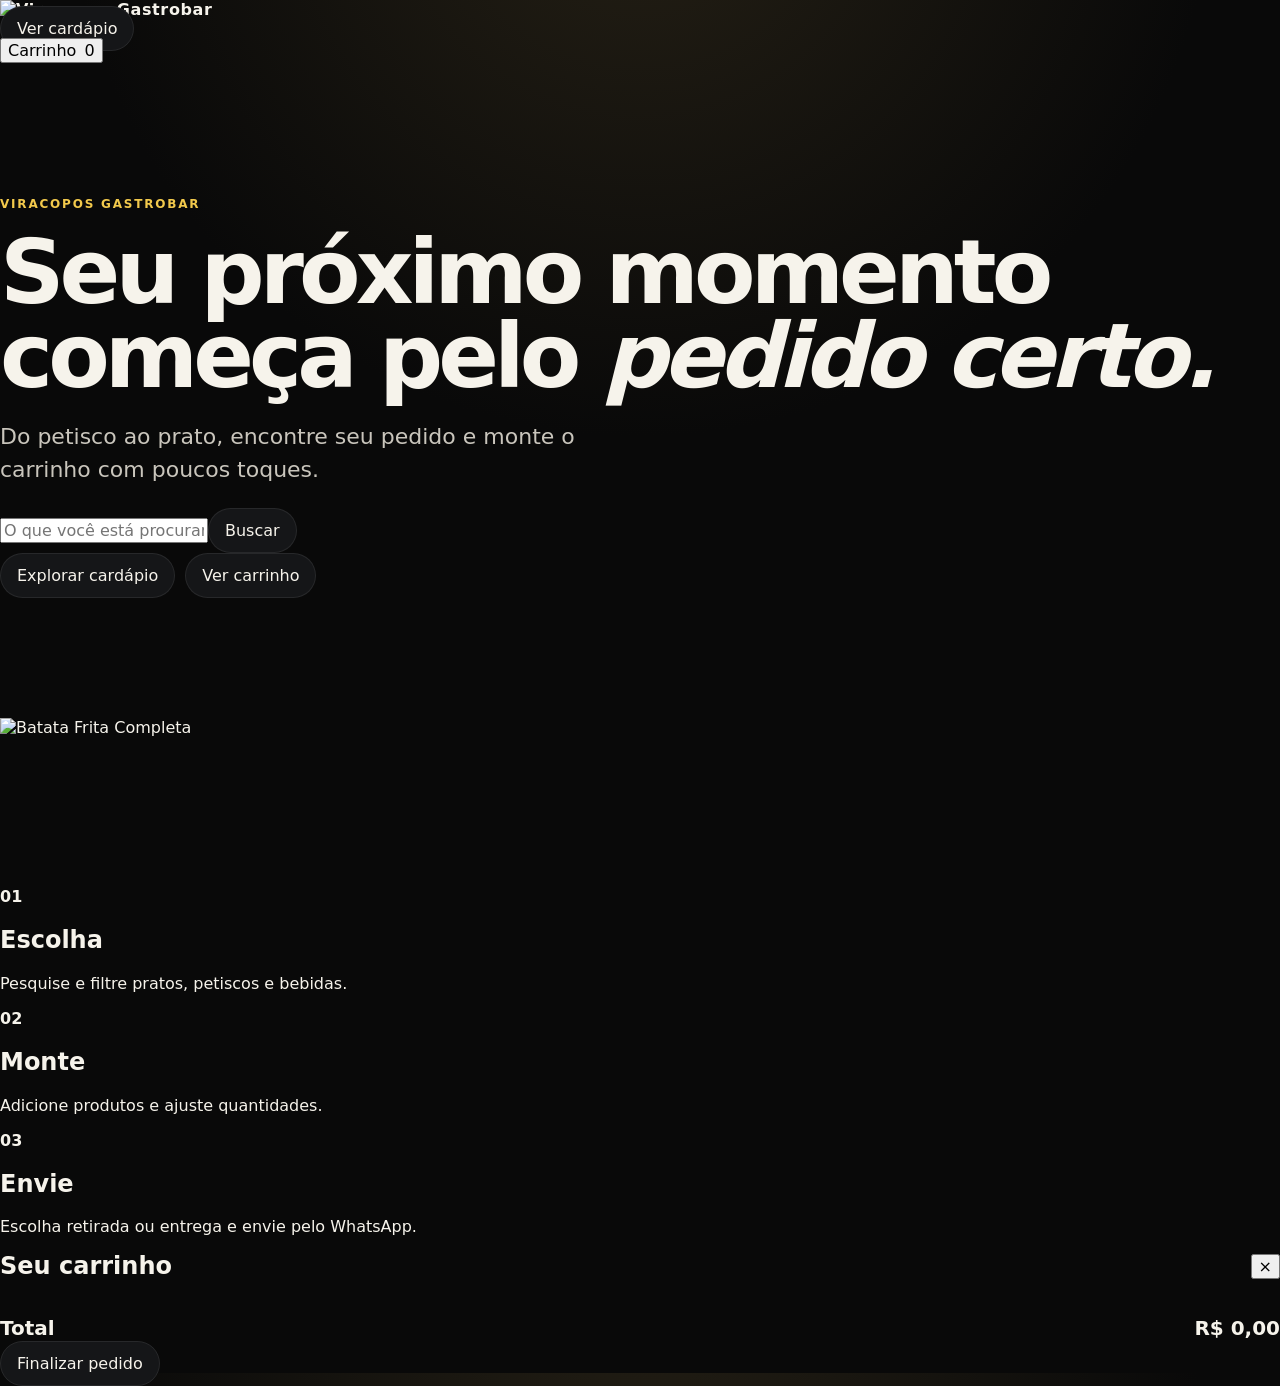
==== commit 03c63bc5: "Update index.html" ====
--- a/index.html
+++ b/index.html
@@ -1,15 +1,5 @@
-<!doctype html>
-<html lang="pt-BR"><head><meta charset="utf-8"><meta name="viewport" content="width=device-width,initial-scale=1">
-<title>Viracopos Gastrobar | Seu próximo momento começa pelo pedido certo.</title><link rel="stylesheet" href="style.css"></head>
-<body>
-<header class="header"><div class="container nav"><a class="brand" href="index.html"><div class="logo-slot"><span>SUA<br>LOGO</span></div><span>VIRACOPOS<br>GASTROBAR</span></a><div class="actions"><a class="btn menu-link" href="menu.html">Ver cardápio</a><button class="btn cart-btn" data-open-cart>🛒 <span data-cart-count>0</span></button></div></div></header>
-<main>
-<section class="hero"><div class="container hero-grid"><div><div class="eyebrow">VITRINE DIGITAL</div><h1>Seu próximo momento começa pelo pedido certo.</h1><p>Do petisco ao prato, passando por drinks, cervejas e sobremesas: uma experiência de pedido pensada para ser rápida, bonita e simples.</p>
-<form class="search" id="heroSearch"><input placeholder="O que você está procurando?"><button>Buscar</button></form><div style="margin-top:18px"><a class="btn gold" href="menu.html">Explorar cardápio →</a></div></div>
-<div class="hero-card"><img src="assets/batata-frita-completa.jpg" alt="Batata frita completa"><div class="hero-overlay"><strong>Batata Frita Completa</strong><small>Cheddar e Bacon · R$ 33,99</small></div></div></div></section>
-<section class="section"><div class="container"><div class="section-title reveal"><div><div class="eyebrow">DESTAQUES</div><h2>Escolhas que abrem o apetite.</h2></div><p>Apresentação visual premium agora; depois você pode substituir as fotos de destaque pelas fotos oficiais do estabelecimento.</p></div>
-<div class="feature-grid"><article class="feature reveal"><img src="assets/frango-a-passarinho.jpg" alt="Frango a Passarinho"><div><h3>Frango a Passarinho</h3><p>R$ 42,99</p></div></article><article class="feature reveal"><img src="assets/carne-com-fritas.jpg" alt="Carne com fritas"><div><h3>Carne de Sol Acebolada c/ Mandioca</h3><p>R$ 69,99</p></div></article><article class="feature reveal"><img src="assets/caipirinha.jpg" alt="Caipirinha"><div><h3>Caipirinha</h3><p>R$ 17,00</p></div></article></div></div></section>
-<section class="section"><div class="container reveal"><div class="section-title"><div><div class="eyebrow">PEDIDO</div><h2>Você escolhe como receber.</h2></div></div><div class="feature-grid"><article class="feature visible"><div><h3>Retirar na loja</h3><p>O pedido é montado e enviado para o WhatsApp com a identificação de retirada na loja.</p></div></article><article class="feature visible"><div><h3>Entrega em casa</h3><p>O pedido segue para o WhatsApp identificado como entrega em casa, para o atendimento confirmar os dados.</p></div></article><article class="feature visible"><div><div class="eyebrow">PIX</div><h3>Pagamento pelo atendimento</h3><p>O sistema prepara o pedido; o estabelecimento envia a chave PIX e você encaminha o comprovante pelo WhatsApp.</p></div></article></div></div></section>
-</main>
-<div class="drawer" id="cartDrawer"><div class="backdrop" data-close-cart></div><aside class="cart-panel"><div class="cart-head"><h2>Seu pedido</h2><button class="btn" data-close-cart>Fechar</button></div><div id="cartItems" class="cart-items"></div><div class="cart-foot"><div class="total"><span>Total</span><span id="cartTotal">R$ 0,00</span></div><a class="btn gold" style="display:block;text-align:center" href="menu.html?carrinho=1">Ir para finalizar</a></div></aside></div>
-<script src="script.js"></script></body></html>
+<!doctype html><html lang="pt-BR"><head><meta charset="utf-8"><meta name="viewport" content="width=device-width,initial-scale=1"><title>Viracopos Gastrobar</title><link rel="stylesheet" href="style.css"></head><body>
+<header class="site-header"><a class="brand" href="index.html"><img src="assets/logo.png" alt="Viracopos Gastrobar"></a><nav><a href="menu.html" class="btn primary">Ver cardápio</a><button class="cart-btn" data-open-cart>Carrinho <span data-cart-count>0</span></button></nav></header>
+<main><section class="hero reveal"><div><span class="eyebrow">VIRACOPOS GASTROBAR</span><h1>Seu próximo momento começa pelo <em>pedido certo.</em></h1><p>Do petisco ao prato, encontre seu pedido e monte o carrinho com poucos toques.</p><form id="heroSearch"><input id="heroSearchInput" placeholder="O que você está procurando?"><button class="btn primary">Buscar</button></form><div class="actions"><a class="btn primary" href="menu.html">Explorar cardápio</a><button class="btn ghost" data-open-cart>Ver carrinho</button></div></div><div class="hero-image"><img src="assets/menu/batata-frita-completa.jpg" alt="Batata Frita Completa"></div></section>
+<section class="features"><article><b>01</b><h2>Escolha</h2><p>Pesquise e filtre pratos, petiscos e bebidas.</p></article><article><b>02</b><h2>Monte</h2><p>Adicione produtos e ajuste quantidades.</p></article><article><b>03</b><h2>Envie</h2><p>Escolha retirada ou entrega e envie pelo WhatsApp.</p></article></section></main>
+<aside class="cart-drawer" data-cart-drawer><div class="cart-head"><h2>Seu carrinho</h2><button data-close-cart>×</button></div><div data-cart-items class="cart-items"></div><div class="cart-footer"><div class="total"><span>Total</span><strong data-cart-total>R$ 0,00</strong></div><a class="btn primary full" href="menu.html?carrinho=1">Finalizar pedido</a></div></aside><div class="overlay" data-close-cart></div><script src="script.js"></script></body></html>
--- a/style.css
+++ b/style.css
@@ -1,18 +1,10 @@
-:root{
-  --black:#080808;--panel:#111111;--panel2:#151515;--yellow:#ffd21a;--yellow2:#f4bd00;
-  --white:#f7f7f4;--muted:#a8a8a3;--line:#2a2a2a;--radius:20px;
-}
-*{box-sizing:border-box}html{scroll-behavior:smooth}body{margin:0;background:var(--black);color:var(--white);font-family:Inter,Arial,sans-serif}
-a{text-decoration:none;color:inherit}button,input{font:inherit}.topbar{height:82px;padding:0 5vw;display:flex;align-items:center;justify-content:space-between;border-bottom:1px solid #202020;background:rgba(8,8,8,.92);backdrop-filter:blur(14px);position:relative;z-index:10}.sticky{position:sticky;top:0}
-.brand{display:flex;align-items:center;gap:12px}.brand-mark{width:48px;height:48px;border:1px dashed #555;border-radius:13px;display:grid;place-items:center;font-size:8px;color:#777}.brand-name{font-weight:800;letter-spacing:.14em;font-size:15px}.brand-name span{display:block;color:var(--yellow);font-size:9px;letter-spacing:.34em;margin-top:4px}
-.top-actions{display:flex;align-items:center;gap:12px}.btn{border:0;border-radius:999px;padding:13px 21px;font-weight:800;cursor:pointer;display:inline-flex;justify-content:center;align-items:center}.btn-yellow{background:var(--yellow);color:#0b0b0b}.cart-link{background:transparent;border:0;color:white;font-size:23px;cursor:pointer;position:relative;padding:8px}.cart-link b{position:absolute;top:-1px;right:-2px;background:var(--yellow);color:#111;font-size:10px;min-width:18px;height:18px;border-radius:50%;display:grid;place-items:center}
-.hero{min-height:calc(100vh - 82px);display:grid;grid-template-columns:1fr 1fr;align-items:stretch;overflow:hidden}.hero-copy{padding:10vw 6vw 7vw;display:flex;flex-direction:column;justify-content:center;position:relative;z-index:2}.eyebrow{font-size:10px;font-weight:900;letter-spacing:.28em;color:var(--yellow);margin:0 0 18px}.hero h1{font-size:clamp(42px,5.2vw,82px);line-height:.98;margin:0;max-width:800px;letter-spacing:-.05em}.hero h1 strong{color:var(--yellow)}.hero-sub{color:#c7c7c2;max-width:540px;font-size:18px;line-height:1.6;margin:25px 0 34px}
-.search-hero,.search-menu{display:flex;align-items:center;border:1px solid #68645a;border-radius:999px;background:#101010;overflow:hidden}.search-hero{max-width:620px;height:62px}.search-hero span,.search-menu span{padding-left:20px;font-size:26px;color:#aaa}.search-hero input,.search-menu input{flex:1;min-width:0;background:none;border:0;outline:0;color:white;padding:0 14px}.search-hero input::placeholder,.search-menu input::placeholder{color:#777}.search-hero button{width:52px;height:52px;margin-right:5px;border:0;border-radius:50%;background:var(--yellow);font-weight:900;font-size:24px}
-.hero-image{min-height:680px;position:relative}.hero-image:after{content:"";position:absolute;inset:0;background:linear-gradient(90deg,var(--black) 0%,transparent 24%),linear-gradient(0deg,var(--black) 0%,transparent 30%)}.hero-image img{width:100%;height:100%;object-fit:cover;filter:saturate(1.05) contrast(1.08)}
-.vitrine-strip{display:grid;grid-template-columns:repeat(3,1fr);border-top:1px solid var(--line);border-bottom:1px solid var(--line);margin:0 5vw}.vitrine-strip div{padding:32px 28px;border-right:1px solid var(--line)}.vitrine-strip div:last-child{border:0}.vitrine-strip span{color:var(--yellow);font-size:11px;font-weight:900}.vitrine-strip strong{display:block;font-size:21px;margin:9px 0 5px}.vitrine-strip small{color:var(--muted)}
-.editorial{display:grid;grid-template-columns:1.1fr .9fr;min-height:620px;align-items:center;padding:9vw 5vw;gap:7vw}.editorial-image{height:530px;overflow:hidden;border-radius:28px}.editorial-image img{width:100%;height:100%;object-fit:cover}.editorial-copy h2{font-size:clamp(40px,5vw,72px);line-height:1;letter-spacing:-.05em;margin:0}.editorial-copy h2 em{color:var(--yellow);font-style:normal}.editorial-copy p:not(.eyebrow){color:#b7b7b2;line-height:1.7;font-size:17px;max-width:500px}.text-link{color:var(--yellow);font-weight:900;display:inline-block;margin-top:15px}.footer{padding:35px 5vw;color:#777;border-top:1px solid var(--line);font-size:11px;letter-spacing:.2em}
-.catalog{padding:42px 5vw 100px;max-width:1500px;margin:auto}.catalog-head{display:flex;align-items:end;justify-content:space-between;gap:25px;margin-bottom:30px}.catalog-head h1{font-size:clamp(36px,5vw,64px);margin:0;letter-spacing:-.05em}.search-menu{width:min(520px,100%);height:54px}.categories{display:flex;gap:9px;overflow-x:auto;padding:5px 0 25px;scrollbar-width:none}.categories::-webkit-scrollbar{display:none}.cat{border:1px solid #343434;background:#0e0e0e;color:#ddd;padding:10px 16px;border-radius:999px;white-space:nowrap;cursor:pointer}.cat.active{background:var(--yellow);border-color:var(--yellow);color:#111;font-weight:900}
-.menu-section{margin:30px 0 55px}.section-title{font-size:28px;margin:0 0 16px}.section-title:after{content:"";display:block;width:38px;height:3px;background:var(--yellow);margin-top:9px}.products{display:grid;grid-template-columns:repeat(2,minmax(0,1fr));gap:12px}.product{display:grid;grid-template-columns:112px 1fr auto;gap:16px;align-items:center;background:linear-gradient(145deg,#111,#0c0c0c);border:1px solid #242424;border-radius:18px;padding:10px;min-height:130px}.product-photo{width:112px;height:108px;border-radius:13px;overflow:hidden;background:#050505}.product-photo img{width:100%;height:100%;object-fit:cover}.product-info h3{font-size:16px;margin:0 0 7px}.product-info p{font-size:12px;color:#777;margin:0}.price{font-weight:900;color:#fff;margin-top:10px}.add{border:0;border-radius:999px;background:var(--yellow);color:#111;padding:10px 15px;font-weight:900;cursor:pointer}.variants{display:flex;gap:6px;flex-wrap:wrap;margin-top:9px}.variant{border:1px solid #3b3b3b;background:#171717;color:#ddd;border-radius:999px;padding:6px 9px;font-size:11px;cursor:pointer}.variant.selected{background:var(--yellow);color:#111;border-color:var(--yellow)}
-.cart-backdrop{display:none;position:fixed;inset:0;background:rgba(0,0,0,.65);z-index:30}.cart-drawer{position:fixed;z-index:31;right:0;top:0;height:100vh;width:min(460px,100%);background:#0d0d0d;border-left:1px solid #292929;transform:translateX(105%);transition:.28s;display:flex;flex-direction:column;padding:26px}.cart-drawer.open{transform:translateX(0)}.cart-backdrop.open{display:block}.cart-header{display:flex;justify-content:space-between;align-items:start;border-bottom:1px solid var(--line);padding-bottom:18px}.cart-header h2{margin:0;font-size:28px}.icon-btn{background:none;border:0;color:white;font-size:32px;cursor:pointer}.cart-items{flex:1;overflow:auto;padding:18px 0}.cart-line{display:grid;grid-template-columns:1fr auto;gap:10px;padding:14px 0;border-bottom:1px solid #222}.cart-line h4{margin:0 0 5px}.cart-line small{color:#777}.qty{display:flex;align-items:center;gap:8px}.qty button{width:26px;height:26px;border-radius:50%;border:1px solid #444;background:#151515;color:#fff;cursor:pointer}.qty strong{min-width:16px;text-align:center}.remove{border:0;background:none;color:#777;cursor:pointer;font-size:17px}.cart-footer{border-top:1px solid var(--line);padding-top:18px}.total-row{display:flex;justify-content:space-between;font-size:18px}.cart-note{color:#777;font-size:12px}.full{width:100%;padding:15px}.empty{text-align:center;color:#777;padding:60px 20px}.toast{position:fixed;left:50%;bottom:25px;transform:translate(-50%,20px);background:var(--yellow);color:#111;padding:12px 18px;border-radius:999px;font-weight:800;opacity:0;pointer-events:none;transition:.25s;z-index:50}.toast.show{opacity:1;transform:translate(-50%,0)}
-@media(max-width:900px){.hero{grid-template-columns:1fr}.hero-image{min-height:420px;order:-1}.hero-copy{padding:55px 6vw}.hero-image:after{background:linear-gradient(0deg,var(--black),transparent 60%)}.products{grid-template-columns:1fr}.catalog-head{display:block}.search-menu{margin-top:22px}.editorial{grid-template-columns:1fr;padding-top:70px}.editorial-image{height:380px}.vitrine-strip{margin:0 6vw}.desktop-menu-btn{display:none}}
-@media(max-width:600px){.topbar{height:70px;padding:0 18px}.brand-name{font-size:12px}.brand-mark{width:42px;height:42px}.hero h1{font-size:43px}.hero-sub{font-size:15px}.hero-image{min-height:330px}.vitrine-strip{grid-template-columns:1fr;margin:0 18px}.vitrine-strip div{border-right:0;border-bottom:1px solid var(--line);padding:22px}.editorial{padding:70px 18px}.editorial-image{height:320px}.catalog{padding:30px 18px 100px}.product{grid-template-columns:82px 1fr;gap:12px}.product-photo{width:82px;height:82px}.product>.add{grid-column:2;justify-self:start}.section-title{font-size:24px}.brand{gap:8px}}
+
+:root{--bg:#090909;--panel:#111214;--panel2:#17181b;--text:#f6f3eb;--muted:#9d9a92;--gold:#f2c94c;--gold2:#ffd966;--line:rgba(255,255,255,.08);--shadow:0 20px 70px rgba(0,0,0,.45)}
+*{box-sizing:border-box}html{scroll-behavior:smooth}body{margin:0;background:radial-gradient(circle at 50% -10%,#252015 0,#090909 35%);color:var(--text);font-family:Inter,ui-sans-serif,system-ui,-apple-system,Segoe UI,sans-serif}a{color:inherit;text-decoration:none}button,input{font:inherit}.container{width:min(1180px,92%);margin:auto}
+.header{position:sticky;top:0;z-index:50;background:rgba(9,9,9,.78);backdrop-filter:blur(18px);border-bottom:1px solid var(--line)}.nav{height:76px;display:flex;align-items:center;justify-content:space-between;gap:16px}.brand{display:flex;align-items:center;gap:12px;font-weight:900;letter-spacing:.04em}.logo-slot{width:48px;height:48px;border:1px dashed rgba(242,201,76,.5);border-radius:14px;display:grid;place-items:center;font-size:9px;color:var(--gold);overflow:hidden}.logo-slot img{width:100%;height:100%;object-fit:contain}.brand span{font-size:14px}.actions{display:flex;align-items:center;gap:10px}.btn{border:1px solid var(--line);background:#151618;color:var(--text);padding:12px 16px;border-radius:999px;cursor:pointer;transition:.25s}.btn:hover{transform:translateY(-2px);border-color:rgba(242,201,76,.45)}.btn.gold{background:var(--gold);color:#0a0a0a;border-color:var(--gold);font-weight:800}.cart-btn{position:relative;display:flex;align-items:center;gap:8px}.badge{min-width:20px;height:20px;border-radius:50%;background:var(--gold);color:#111;display:grid;place-items:center;font-size:11px;font-weight:900}
+.hero{min-height:calc(100vh - 76px);display:grid;align-items:center;padding:70px 0 90px}.hero-grid{display:grid;grid-template-columns:1.05fr .95fr;gap:50px;align-items:center}.eyebrow{color:var(--gold);font-weight:800;letter-spacing:.15em;text-transform:uppercase;font-size:12px;animation:rise .8s both}.hero h1{font-size:clamp(48px,7vw,92px);line-height:.94;margin:18px 0 22px;letter-spacing:-.055em;animation:rise .9s .08s both}.hero p{font-size:clamp(18px,2vw,22px);color:#c9c5bc;max-width:620px;line-height:1.5;animation:rise 1s .16s both}.search{margin-top:30px;background:#fff;color:#111;border-radius:20px;padding:6px;display:flex;box-shadow:var(--shadow);animation:rise 1s .24s both}.search input{flex:1;border:0;outline:0;padding:15px 16px;background:transparent;min-width:0}.search button{border:0;background:#111;color:#fff;border-radius:15px;padding:0 20px;cursor:pointer}.hero-card{position:relative;min-height:520px;border-radius:34px;overflow:hidden;border:1px solid var(--line);box-shadow:var(--shadow);animation:floatin 1.1s .15s both}.hero-card img{width:100%;height:100%;object-fit:cover}.hero-overlay{position:absolute;inset:auto 0 0;padding:35px;background:linear-gradient(transparent,rgba(0,0,0,.85))}.hero-overlay strong{font-size:25px}.hero-overlay small{display:block;color:#d2cec5;margin-top:6px}
+.section{padding:90px 0}.section-title{display:flex;justify-content:space-between;align-items:end;gap:20px;margin-bottom:28px}.section-title h2{font-size:clamp(32px,5vw,54px);margin:0;letter-spacing:-.04em}.section-title p{color:var(--muted);max-width:520px}.feature-grid{display:grid;grid-template-columns:repeat(3,1fr);gap:18px}.feature{background:var(--panel);border:1px solid var(--line);border-radius:25px;overflow:hidden;transition:.45s;transform:translateY(20px);opacity:0}.feature.visible{opacity:1;transform:none}.feature:hover{transform:translateY(-8px) scale(1.01);border-color:rgba(242,201,76,.35)}.feature img{width:100%;height:270px;object-fit:cover}.feature div{padding:20px}.feature h3{margin:0 0 8px}.feature p{margin:0;color:var(--muted)}
+.menu-page{padding:35px 0 100px}.menu-top{display:flex;justify-content:space-between;align-items:end;gap:20px;margin-bottom:22px}.menu-top h1{font-size:clamp(34px,5vw,58px);margin:0;letter-spacing:-.05em}.category-bar{position:sticky;top:76px;z-index:20;padding:10px 0;background:rgba(9,9,9,.86);backdrop-filter:blur(16px);overflow:auto}.categories{display:flex;gap:9px;width:max-content}.pill{border:1px solid var(--line);background:#121315;color:#d9d5cd;padding:10px 15px;border-radius:999px;cursor:pointer;white-space:nowrap}.pill.active,.pill:hover{background:var(--gold);color:#111;border-color:var(--gold)}.menu-grid{display:grid;grid-template-columns:repeat(3,1fr);gap:16px;margin-top:28px}.product{background:var(--panel);border:1px solid var(--line);border-radius:23px;overflow:hidden;transition:.35s;opacity:0;transform:translateY(18px)}.product.visible{opacity:1;transform:none}.product:hover{transform:translateY(-5px);border-color:rgba(242,201,76,.28)}.product-img{height:205px;background:linear-gradient(135deg,#171717,#0c0c0c);display:grid;place-items:center;overflow:hidden}.product-img img{width:100%;height:100%;object-fit:cover}.product-img span{color:#6f6c65;font-size:12px}.product-body{padding:18px}.product h3{font-size:17px;margin:0 0 8px;line-height:1.25}.price{color:var(--gold);font-weight:900}.subprices{display:flex;gap:8px;flex-wrap:wrap;margin:10px 0}.variant{border:1px solid var(--line);background:#0c0c0c;color:#ddd;padding:7px 9px;border-radius:10px;cursor:pointer}.variant:hover{border-color:var(--gold);color:var(--gold)}.add{width:100%;margin-top:14px;border:0;background:#f2c94c;color:#111;font-weight:900;padding:12px;border-radius:13px;cursor:pointer}.add:active{transform:scale(.98)}
+.drawer{position:fixed;inset:0;z-index:100;pointer-events:none}.drawer.open{pointer-events:auto}.backdrop{position:absolute;inset:0;background:rgba(0,0,0,.65);opacity:0;transition:.25s}.drawer.open .backdrop{opacity:1}.cart-panel{position:absolute;right:0;top:0;height:100%;width:min(440px,94vw);background:#101113;border-left:1px solid var(--line);padding:22px;transform:translateX(100%);transition:.35s;display:flex;flex-direction:column}.drawer.open .cart-panel{transform:none}.cart-head{display:flex;justify-content:space-between;align-items:center}.cart-head h2{margin:0}.cart-items{flex:1;overflow:auto;padding:18px 0}.cart-row{display:grid;grid-template-columns:1fr auto;gap:12px;padding:15px 0;border-bottom:1px solid var(--line)}.cart-row small{color:var(--muted)}.qty{display:flex;align-items:center;gap:7px;margin-top:9px}.qty button{width:28px;height:28px;border-radius:9px;border:1px solid var(--line);background:#18191b;color:#fff;cursor:pointer}.cart-foot{border-top:1px solid var(--line);padding-top:16px}.total{display:flex;justify-content:space-between;font-size:20px;font-weight:900;margin-bottom:14px}.choice{display:grid;grid-template-columns:1fr 1fr;gap:9px;margin:12px 0}.choice button{padding:12px;border-radius:12px;border:1px solid var(--line);background:#18191b;color:#ddd;cursor:pointer}.choice button.active{border-color:var(--gold);background:rgba(242,201,76,.1);color:var(--gold)}.notice{font-size:12px;color:var(--muted);line-height:1.5;margin-top:10px}
+.reveal{opacity:0;transform:translateY(28px);transition:opacity .8s ease,transform .8s ease}.reveal.visible{opacity:1;transform:none}@keyframes rise{from{opacity:0;transform:translateY(24px)}to{opacity:1;transform:none}}@keyframes floatin{from{opacity:0;transform:translateY(25px) scale(.97)}to{opacity:1;transform:none}}
+@media(max-width:900px){.hero-grid{grid-template-columns:1fr}.hero-card{min-height:420px}.feature-grid,.menu-grid{grid-template-columns:repeat(2,1fr)}}@media(max-width:600px){.nav{height:68px}.category-bar{top:68px}.header .btn.menu-link{display:none}.hero{padding:45px 0}.hero h1{font-size:52px}.hero-card{min-height:340px}.feature-grid,.menu-grid{grid-template-columns:1fr}.feature img{height:250px}.menu-top{align-items:start;flex-direction:column}.actions .cart-btn{padding:10px}.section{padding:65px 0}}
